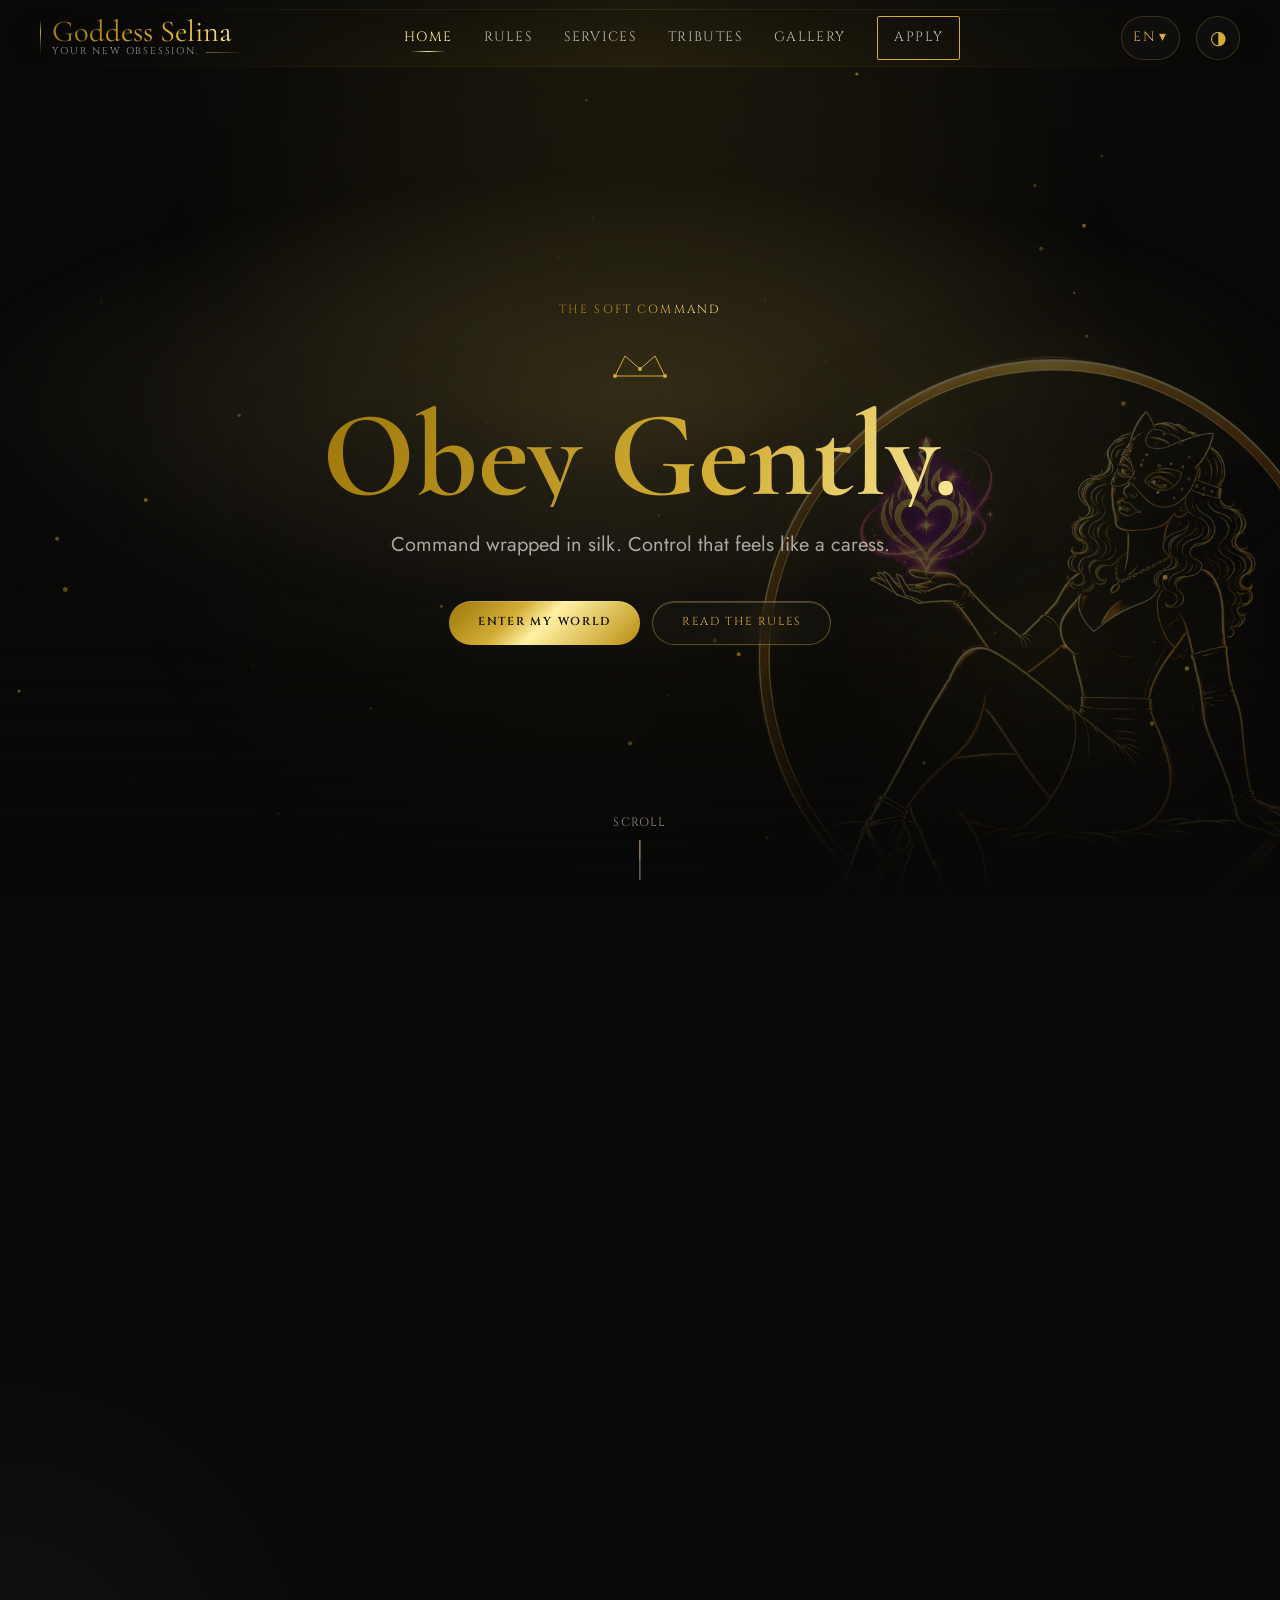
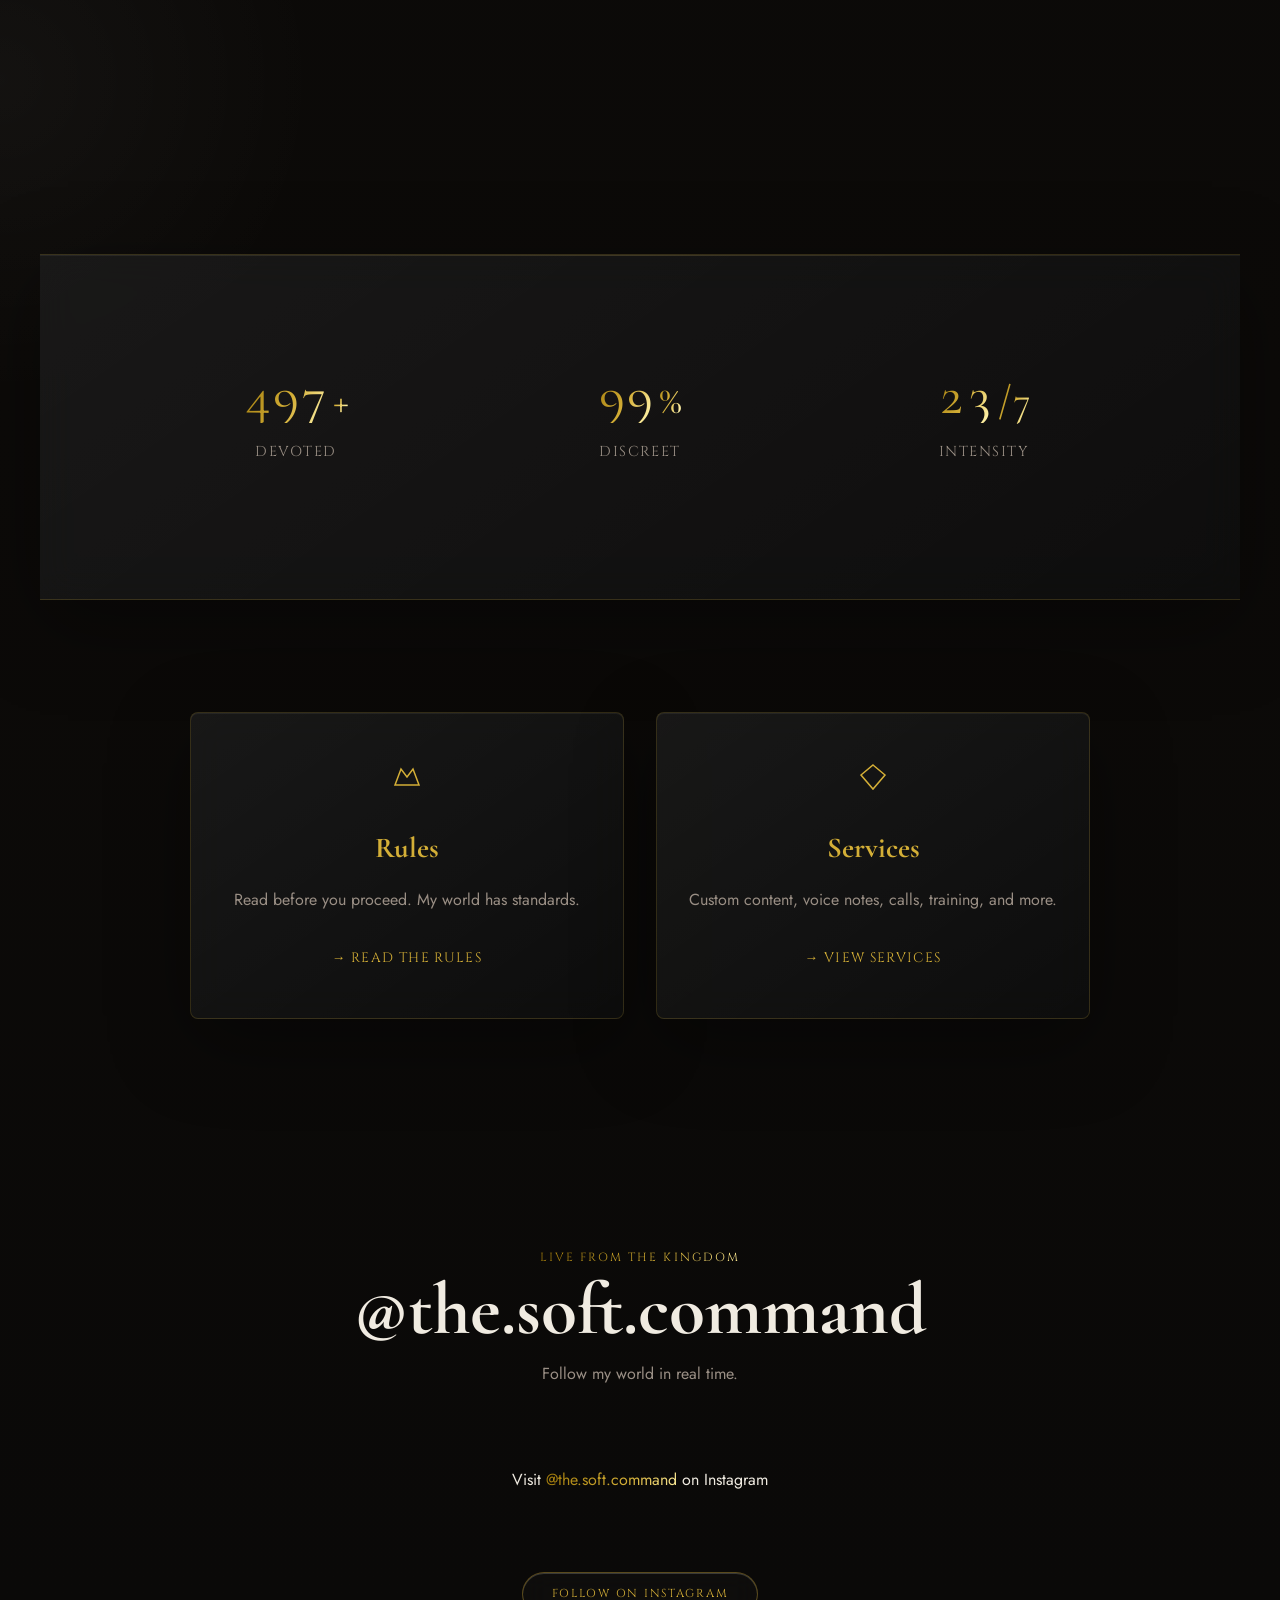
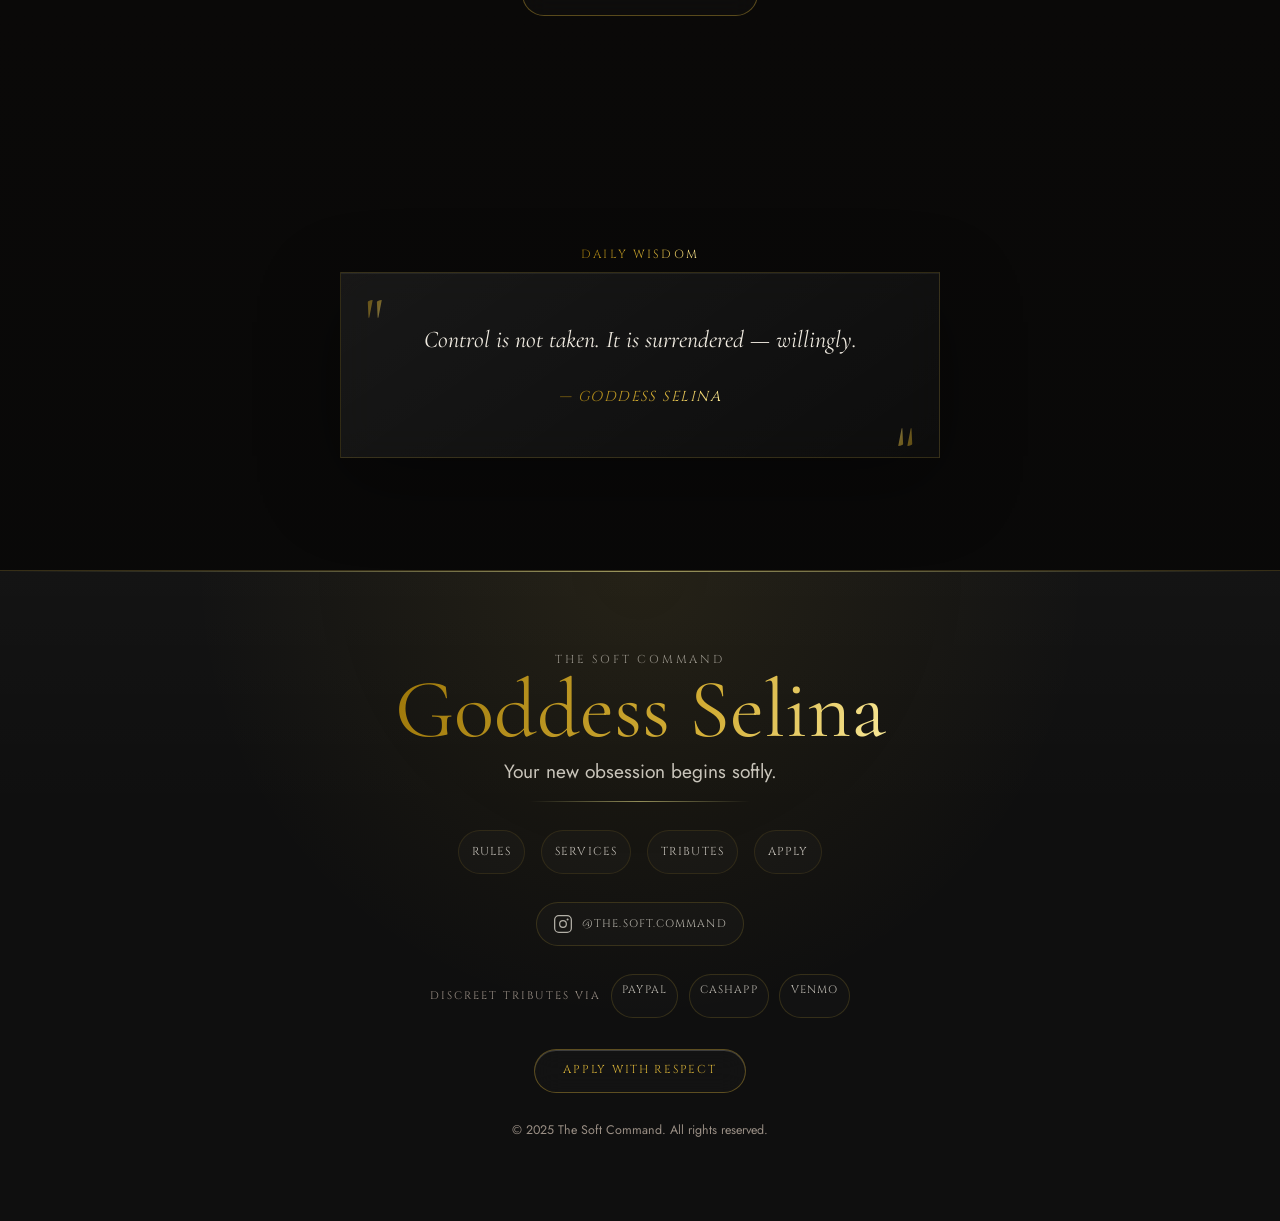
==== index.html @ a56152bd "n" ====
<!DOCTYPE html>
<html lang="en" data-theme="noir">
<head>
  <meta charset="UTF-8">
  <meta name="viewport" content="width=device-width, initial-scale=1.0">
  <title>The Soft Command | Obey Gently</title>
  <meta name="description" content="Command wrapped in silk. Control that feels like a caress. The Soft Command by Goddess Selina.">
  <meta name="theme-color" content="#080808">
  <meta property="og:title" content="The Soft Command | Obey Gently">
  <meta property="og:description" content="Quiet dominance, velvet power, and control wrapped in silk.">
  <link rel="preconnect" href="https://fonts.googleapis.com">
  <link rel="preconnect" href="https://fonts.gstatic.com" crossorigin>
  <link rel="stylesheet" href="assets/css/styles.css">
  <script src="assets/js/translations.js" defer></script>
  <script src="assets/js/main.js" defer></script>
  <script src="assets/js/instagram.js" defer></script>
</head>
<body>
  <!-- Global Navigation -->
  <nav id="main-nav">
    <div class="nav-inner">
      <a href="index.html" class="nav-logo nav-logo--wordmark" aria-label="Goddess Selina, The Soft Command">
        <span class="nav-name cormorant gold-gradient-text">Goddess Selina</span>
        <span class="nav-motto cinzel">Your new obsession.</span>
      </a>

      <ul class="nav-links">
        <li><a href="index.html" data-i18n="nav_home" class="cinzel nav-link">Home</a></li>
        <li><a href="rules.html" data-i18n="nav_rules" class="cinzel nav-link">Rules</a></li>
        <li><a href="services.html" data-i18n="nav_services" class="cinzel nav-link">Services</a></li>
        <li><a href="tributes.html" data-i18n="nav_tributes" class="cinzel nav-link">Tributes</a></li>
        <li><a href="gallery.html" data-i18n="nav_gallery" class="cinzel nav-link">Gallery</a></li>
        <li><a href="contact.html" data-i18n="nav_contact" class="cinzel nav-link nav-link--cta">Apply</a></li>
      </ul>

      <div class="nav-controls">
        <div class="lang-selector" id="lang-selector">
          <button class="lang-btn cinzel" id="lang-toggle-btn">EN ▾</button>
          <div class="lang-dropdown" id="lang-dropdown" hidden>
            <button data-lang="en" class="cinzel">EN</button>
            <button data-lang="fr" class="cinzel">FR</button>
            <button data-lang="de" class="cinzel">DE</button>
            <button data-lang="es" class="cinzel">ES</button>
          </div>
        </div>

        <button id="theme-toggle-btn" class="theme-btn" aria-label="Toggle theme">
          <span class="theme-icon">◑</span>
        </button>

        <button id="hamburger" class="hamburger" aria-label="Open menu">
          <span></span><span></span><span></span>
        </button>
      </div>
    </div>
  </nav>

  <!-- Mobile Menu Overlay -->
  <div class="mobile-menu" id="mobile-menu" aria-hidden="true">
    <button class="mobile-menu__close" id="mobile-close">✕</button>
    <nav class="mobile-menu__nav">
      <a href="index.html" data-i18n="nav_home" class="cinzel mobile-link">Home</a>
      <a href="rules.html" data-i18n="nav_rules" class="cinzel mobile-link">Rules</a>
      <a href="services.html" data-i18n="nav_services" class="cinzel mobile-link">Services</a>
      <a href="tributes.html" data-i18n="nav_tributes" class="cinzel mobile-link">Tributes</a>
      <a href="gallery.html" data-i18n="nav_gallery" class="cinzel mobile-link">Gallery</a>
      <a href="contact.html" data-i18n="nav_contact" class="cinzel mobile-link mobile-link--cta">Apply</a>
    </nav>
    <div class="mobile-menu__footer">
      <p class="cinzel gold-gradient-text" data-i18n="footer_tagline">Obey gently.</p>
    </div>
  </div>

  <main>
    <!-- Hero Section -->
    <section class="hero" id="hero">
      <canvas id="hero-canvas"></canvas>
      <div class="hero-gradient-pulse"></div>
      <div class="hero-presence" aria-hidden="true">
        <img src="Images/Showcase/selina-devotion-orb.webp" alt="" width="900" height="900" decoding="async" fetchpriority="high">
      </div>
      
      <div class="hero-content reveal">
        <p class="hero-eyebrow cinzel gold-gradient-text" data-i18n="hero_eyebrow">The Soft Command</p>
        
        <div class="crown-divider">
          <svg width="60" height="30" viewBox="0 0 60 30" fill="none">
            <path d="M5,25 L15,5 L30,18 L45,5 L55,25 Z" stroke="#D4AF37" stroke-width="1" fill="none"/>
            <circle cx="5" cy="25" r="2" fill="#D4AF37"/>
            <circle cx="30" cy="18" r="2" fill="#D4AF37"/>
            <circle cx="55" cy="25" r="2" fill="#D4AF37"/>
          </svg>
        </div>
        
        <h1 class="hero-headline cormorant gold-gradient-text" data-i18n="hero_headline">
          Obey Gently.
        </h1>
        
        <p class="hero-sub jost" data-i18n="hero_sub">
          Command wrapped in silk. Control that feels like a caress.
        </p>
        
        <div class="hero-ctas">
          <a href="rules.html" class="btn btn--primary cinzel" data-i18n="hero_cta_primary">Enter My World</a>
          <a href="rules.html" class="btn btn--ghost cinzel" data-i18n="hero_cta_secondary">Read the Rules</a>
        </div>
      </div>
      
      <div class="hero-scroll-indicator">
        <span class="cinzel">Scroll</span>
        <div class="scroll-line"></div>
      </div>
    </section>

    <!-- About Selina Section -->
    <section class="about-section reveal" id="about">
      <div class="section-inner">
        <p class="section-eyebrow cinzel gold-gradient-text" data-i18n="about_eyebrow">The Goddess</p>
        <h2 class="section-title cormorant" data-i18n="about_title">Who is Selina?</h2>
        
        <div class="about-grid">
          <div class="about-illustration stagger-children">
            <div class="selina-cameo selina-cameo--portrait" aria-label="Goddess Selina portrait">
              <img src="Images/Showcase/selina-portrait-oval.webp" alt="Goddess Selina in a gold oval portrait" class="selina-cameo__img" width="441" height="720" loading="eager" decoding="async" fetchpriority="low"/>
            </div>
          </div>
          
          <div class="about-text stagger-children">
            <p class="about-body jost" data-i18n="about_body">
              A master of quiet dominance — where power doesn't shout, it whispers 
              and still makes knees weak.
            </p>
            <blockquote class="about-quote cormorant gold-gradient-text">
              "Command wrapped in silk.<br>Control that feels like a caress."
            </blockquote>
            <div class="about-attributes">
              <div class="attribute-pill cinzel">Soft Domme</div>
              <div class="attribute-pill cinzel">Gentle Femdom</div>
              <div class="attribute-pill cinzel">Psychological Control</div>
              <div class="attribute-pill cinzel">The Slow Burn</div>
            </div>
          </div>
        </div>
      </div>
    </section>

    <!-- Stats Counter Section -->
    <section class="stats-section">
      <div class="stats-grid">
        <div class="stat-item reveal">
          <span class="stat-number cormorant gold-gradient-text" data-target="500">0</span>
          <span class="stat-suffix cormorant gold-gradient-text">+</span>
          <p class="stat-label cinzel" data-i18n="stat_subs">Devoted</p>
        </div>
        <div class="stat-item reveal">
          <span class="stat-number cormorant gold-gradient-text" data-target="100">0</span>
          <span class="stat-suffix cormorant gold-gradient-text">%</span>
          <p class="stat-label cinzel" data-i18n="stat_discreet">Discreet</p>
        </div>
        <div class="stat-item reveal">
          <span class="stat-number cormorant gold-gradient-text" data-target="24">0</span>
          <span class="stat-suffix cormorant gold-gradient-text">/7</span>
          <p class="stat-label cinzel" data-i18n="stat_intensity">Intensity</p>
        </div>
      </div>
    </section>

    <!-- Service Teasers -->
    <section class="teasers-section">
      <div class="teasers-grid stagger-children">
        <a href="rules.html" class="teaser-card reveal">
          <div class="teaser-card__icon">
            <svg width="32" height="32" viewBox="0 0 32 32" fill="none">
              <path d="M4,24 L10,8 L16,16 L22,8 L28,24 Z" stroke="#D4AF37" stroke-width="1.5" fill="none"/>
            </svg>
          </div>
          <h3 class="teaser-card__title cormorant" data-i18n="nav_rules">Rules of Engagement</h3>
          <p class="teaser-card__desc jost" data-i18n="teaser_rules_desc">Read before you proceed. My world has standards.</p>
          <span class="teaser-card__cta cinzel">→ Read the Rules</span>
        </a>
        
        <a href="services.html" class="teaser-card reveal">
          <div class="teaser-card__icon">
            <svg width="32" height="32" viewBox="0 0 32 32" fill="none">
              <path d="M16,4 L28,14 L16,28 L4,14 Z" stroke="#D4AF37" stroke-width="1.5" fill="none"/>
            </svg>
          </div>
          <h3 class="teaser-card__title cormorant" data-i18n="nav_services">The Menu</h3>
          <p class="teaser-card__desc jost" data-i18n="teaser_services_desc">Custom content, voice notes, calls, training, and more.</p>
          <span class="teaser-card__cta cinzel">→ View Services</span>
        </a>
      </div>
    </section>

    <!-- Instagram Live Feed Section -->
    <section class="instagram-section reveal" id="instagram-feed">
      <div class="section-inner">
        <p class="section-eyebrow cinzel gold-gradient-text">Live from the Kingdom</p>
        <h2 class="section-title cormorant">@the.soft.command</h2>
        <p class="section-sub jost">Follow my world in real time.</p>
        
        <div class="ig-feed-grid" id="ig-feed-grid">
          <div class="ig-post skeleton"></div>
          <div class="ig-post skeleton"></div>
          <div class="ig-post skeleton"></div>
          <div class="ig-post skeleton"></div>
          <div class="ig-post skeleton"></div>
          <div class="ig-post skeleton"></div>
        </div>
        
        <a href="https://www.instagram.com/the.soft.command/" 
           target="_blank" rel="noopener" 
           class="btn btn--ghost cinzel ig-follow-btn">
          Follow on Instagram
        </a>
      </div>
    </section>

    <!-- Daily Quote -->
    <section class="daily-quote-section reveal">
      <div class="section-inner">
        <p class="section-eyebrow cinzel gold-gradient-text">Daily Wisdom</p>
        <div class="daily-quote-frame">
          <span class="quote-ornament cormorant gold-gradient-text" aria-hidden="true">"</span>
          <blockquote class="daily-quote__text cormorant" id="daily-quote-text">
            <!-- Populated by JS -->
          </blockquote>
          <span class="quote-ornament quote-ornament--close cormorant gold-gradient-text" aria-hidden="true">"</span>
          <cite class="daily-quote__author cinzel gold-gradient-text">— Goddess Selina</cite>
        </div>
      </div>
    </section>
  </main>

  <!-- Global Footer -->
  <footer class="site-footer">
    <div class="footer-inner">
      <div class="footer-brand">
        <p class="footer-kicker cinzel">The Soft Command</p>
        <p class="footer-logo cormorant gold-gradient-text">Goddess Selina</p>
        <p class="footer-tagline jost">Your new obsession begins softly.</p>
      </div>
      <nav class="footer-links">
        <a href="rules.html" data-i18n="nav_rules" class="cinzel footer-link">Rules</a>
        <a href="services.html" data-i18n="nav_services" class="cinzel footer-link">Services</a>
        <a href="tributes.html" data-i18n="nav_tributes" class="cinzel footer-link">Tributes</a>
        <a href="contact.html" data-i18n="nav_contact" class="cinzel footer-link">Apply</a>
      </nav>
      <div class="footer-social">
        <a href="https://www.instagram.com/the.soft.command/" target="_blank" rel="noopener" class="social-link cinzel" aria-label="Instagram">
          <svg width="20" height="20" viewBox="0 0 24 24" fill="none" stroke="currentColor" stroke-width="1.5">
            <rect x="2" y="2" width="20" height="20" rx="5" ry="5"/>
            <circle cx="12" cy="12" r="4"/>
            <circle cx="17.5" cy="6.5" r="0.5" fill="currentColor"/>
          </svg>
          <span>@the.soft.command</span>
        </a>
      </div>
      <div class="footer-payments">
        <span class="cinzel payment-label">Discreet tributes via</span>
        <span class="payment-badge cinzel">PayPal</span>
        <span class="payment-badge cinzel">CashApp</span>
        <span class="payment-badge cinzel">Venmo</span>
      </div>
      <a href="contact.html" class="btn btn--ghost cinzel footer-cta">Apply With Respect</a>
      <p class="footer-copy jost">© 2025 The Soft Command. All rights reserved.</p>
    </div>
  </footer>

  <!-- SVG Marble Veins overlay (applied globally when marble theme is active, logic in main.js handles bg class, but veins SVG should be in body and controlled by CSS) -->
  <svg id="marble-veins" class="marble-veins" viewBox="0 0 1000 1000" 
       preserveAspectRatio="xMidYMid slice"
       xmlns="http://www.w3.org/2000/svg" style="display: none;">
    <defs>
      <linearGradient id="veinGlow" x1="0%" y1="0%" x2="100%" y2="100%">
        <stop offset="0%" stop-color="#F9F295" stop-opacity="0"/>
        <stop offset="30%" stop-color="#D4AF37" stop-opacity="0.9">
          <animate attributeName="offset" values="0.2;0.8;0.2" dur="6s" repeatCount="indefinite"/>
        </stop>
        <stop offset="60%" stop-color="#F9F295" stop-opacity="0.6">
          <animate attributeName="offset" values="0.5;1.0;0.5" dur="6s" repeatCount="indefinite"/>
        </stop>
        <stop offset="100%" stop-color="#D4AF37" stop-opacity="0"/>
      </linearGradient>
      <filter id="veinBlur">
        <feGaussianBlur stdDeviation="0.8"/>
      </filter>
    </defs>
    
    <g class="vein-group vein-primary">
      <path d="M0,180 Q150,160 280,200 T520,170 Q680,145 750,220 T1000,190" 
            stroke="url(#veinGlow)" stroke-width="1.5" fill="none" filter="url(#veinBlur)"/>
      <path d="M0,450 Q200,420 350,480 T600,440 Q800,410 900,470 T1000,450"
            stroke="url(#veinGlow)" stroke-width="1.2" fill="none" filter="url(#veinBlur)"/>
      <path d="M0,720 Q180,700 300,740 Q450,780 550,720 T800,730 Q900,740 1000,710"
            stroke="url(#veinGlow)" stroke-width="1.8" fill="none" filter="url(#veinBlur)"/>
    </g>
    
    <g class="vein-group vein-secondary">
      <path d="M120,0 Q140,150 100,300 Q80,400 130,520 T110,700 Q100,850 140,1000"
            stroke="#D4AF37" stroke-width="0.6" fill="none" opacity="0.5"/>
      <path d="M380,0 Q400,200 360,380 Q340,500 390,620 T370,800 Q360,900 400,1000"
            stroke="#D4AF37" stroke-width="0.4" fill="none" opacity="0.35"/>
      <path d="M650,0 Q680,180 640,360 T670,580 Q690,720 650,900 T680,1000"
            stroke="#F9F295" stroke-width="0.5" fill="none" opacity="0.4"/>
      <path d="M850,0 Q870,200 830,380 T860,600 Q880,780 840,1000"
            stroke="#D4AF37" stroke-width="0.7" fill="none" opacity="0.45"/>
    </g>
    
    <g class="vein-group vein-micro">
      <path d="M200,180 Q250,210 280,195 T320,215" stroke="#F9F295" stroke-width="0.3" fill="none" opacity="0.3"/>
      <path d="M520,450 Q580,435 620,460 T680,445" stroke="#D4AF37" stroke-width="0.3" fill="none" opacity="0.25"/>
      <path d="M100,720 Q160,705 190,730 T230,715" stroke="#F9F295" stroke-width="0.25" fill="none" opacity="0.3"/>
      <path d="M740,300 Q800,285 830,310 T880,295" stroke="#D4AF37" stroke-width="0.3" fill="none" opacity="0.2"/>
    </g>
  </svg>
  
  <style>
    /* CSS to show marble veins only when body has marble-bg class */
    body.marble-bg #marble-veins {
      display: block !important;
    }
  </style>
</body>
</html>
---- assets/css/styles.css ----
@import url('https://fonts.googleapis.com/css2?family=Cinzel:wght@400;600&family=Cormorant+Garamond:ital,wght@0,400;0,600;1,400&family=Jost:wght@300;400;500&display=swap');

:root {
  --bg-color: #080808;
  --bg-secondary: #0F0F0F;
  --bg-card: #141414;
  --text-color: #F0EBE1;
  --text-muted: #9A8F85;
  --accent-1: #D4AF37;        /* Metallic Gold */
  --accent-2: #F9F295;        /* Light Gold / Shimmer */
  --accent-3: #B8960C;        /* Deep Gold */
  --border-color: rgba(212, 175, 55, 0.2);
  --border-glow: 0 0 20px rgba(212, 175, 55, 0.4), 0 0 60px rgba(212, 175, 55, 0.1);
  --card-shadow: 0 4px 40px rgba(0,0,0,0.8);
  --noise-opacity: 0.04;
}

[data-theme="marble"] {
  --bg-color: #0B0814;
  --bg-secondary: #120D1E;
  --bg-card: rgba(18, 10, 30, 0.85);
  --text-color: #F0EBE1;
  --text-muted: #9A8F85;
  --accent-1: #D4AF37;
  --accent-2: #F9F295;
  --accent-3: #B8960C;
  --border-color: rgba(212, 175, 55, 0.25);
  --border-glow: 0 0 25px rgba(212, 175, 55, 0.5), 0 0 80px rgba(212, 175, 55, 0.15);
  --card-shadow: 0 4px 40px rgba(0,0,0,0.9);
}

* {
  box-sizing: border-box;
  margin: 0;
  padding: 0;
}

body {
  background-color: var(--bg-color);
  color: var(--text-color);
  font-family: 'Jost', sans-serif;
  overflow-x: hidden;
  transition: background-color 0.5s ease, color 0.5s ease;
  line-height: 1.6;
}

a {
  color: inherit;
  text-decoration: none;
}

ul, ol {
  list-style: none;
}

button {
  background: none;
  border: none;
  cursor: pointer;
  color: inherit;
  font: inherit;
}

/* Typography Classes */
.cinzel { font-family: 'Cinzel', serif; text-transform: uppercase; letter-spacing: 0.1em; }
.cormorant { font-family: 'Cormorant Garamond', serif; }
.jost { font-family: 'Jost', sans-serif; }

.gold-gradient-text {
  background: linear-gradient(135deg, var(--accent-1), var(--accent-2), var(--accent-3));
  -webkit-background-clip: text;
  background-clip: text;
  color: transparent;
  display: inline-block;
}

/* Reveal Animations */
.reveal {
  opacity: 0;
  transform: translateY(30px);
  transition: opacity 0.8s ease-out, transform 0.8s ease-out;
}
.reveal.active {
  opacity: 1;
  transform: translateY(0);
}

.stagger-children > * {
  opacity: 0;
  transform: translateY(20px);
  transition: opacity 0.6s ease-out, transform 0.6s ease-out;
}
.stagger-children.active > * {
  opacity: 1;
  transform: translateY(0);
}
.stagger-children.active > *:nth-child(1) { transition-delay: 0.1s; }
.stagger-children.active > *:nth-child(2) { transition-delay: 0.2s; }
.stagger-children.active > *:nth-child(3) { transition-delay: 0.3s; }
.stagger-children.active > *:nth-child(4) { transition-delay: 0.4s; }
.stagger-children.active > *:nth-child(5) { transition-delay: 0.5s; }

/* Buttons */
.btn {
  display: inline-flex;
  align-items: center;
  justify-content: center;
  padding: 0.8rem 2rem;
  border-radius: 2px;
  font-size: 0.9rem;
  transition: all 0.3s ease;
  text-transform: uppercase;
  letter-spacing: 0.15em;
  position: relative;
  overflow: hidden;
}

.btn--primary {
  background: linear-gradient(135deg, var(--accent-1), var(--accent-3));
  color: #080808;
  font-weight: 600;
}
.btn--primary:hover {
  box-shadow: var(--border-glow);
  transform: translateY(-2px);
}

.btn--ghost {
  border: 1px solid var(--accent-1);
  color: var(--accent-1);
}
.btn--ghost:hover {
  background: rgba(212, 175, 55, 0.1);
  box-shadow: var(--border-glow);
}

/* Animated Marble Background */
.marble-bg {
  position: relative;
  background-color: #000000;
}
.marble-bg::before {
  content: "";
  position: fixed;
  inset: 0;
  z-index: -3;
  background-color: #0a0014;
  background-image: 
    /* Luxurious Gold Accents */
    radial-gradient(ellipse at 15% 15%, rgba(212, 175, 55, 0.35) 0%, transparent 50%),
    radial-gradient(ellipse at 85% 85%, rgba(212, 175, 55, 0.25) 0%, transparent 50%),
    /* Striking Royal Purples */
    radial-gradient(circle at 80% 20%, #6a0d9e 0%, transparent 65%),
    radial-gradient(circle at 20% 80%, #4b0970 0%, transparent 65%),
    radial-gradient(ellipse at 50% 0%, #3e0b5c 0%, transparent 55%),
    radial-gradient(ellipse at 50% 100%, #240536 0%, transparent 55%);
  background-size: 150% 150%;
  animation: marbleShift 35s ease-in-out infinite;
}
.marble-bg::after {
  content: "";
  position: fixed;
  inset: 0;
  z-index: -2;
  /* Seamless, organic blend from absolute black to transparent edges */
  background: radial-gradient(
    ellipse 120% 120% at 50% 50%, 
    #000000 0%, 
    #000000 20%, 
    rgba(0,0,0,0.85) 45%, 
    rgba(0,0,0,0.4) 70%, 
    transparent 100%
  );
  pointer-events: none;
}

@keyframes marbleShift {
  0%   { background-position: 0% 0%; }
  25%  { background-position: 100% 0%; }
  50%  { background-position: 100% 100%; }
  75%  { background-position: 0% 100%; }
  100% { background-position: 0% 0%; }
}

.marble-veins {
  position: fixed;
  inset: 0;
  z-index: -1;
  width: 100%;
  height: 100%;
  pointer-events: none;
  filter: drop-shadow(0 0 5px rgba(212, 175, 55, 0.5)) drop-shadow(0 0 15px rgba(212, 175, 55, 0.2));
}
.vein-primary { animation: veinPulse 4s ease-in-out infinite; }
.vein-secondary { animation: veinPulse 6s ease-in-out infinite 1s; }
.vein-micro { animation: veinPulse 5s ease-in-out infinite 2s; }

@keyframes veinPulse {
  0%, 100% { opacity: 0.7; }
  50%       { opacity: 1.0; }
}

.vein-primary path:first-child {
  stroke-dasharray: 1200;
  stroke-dashoffset: 1200;
  animation: veinDraw 8s ease-in-out infinite;
}

@keyframes veinDraw {
  0%   { stroke-dashoffset: 1200; opacity: 0.3; }
  50%  { stroke-dashoffset: 0;    opacity: 1.0; }
  100% { stroke-dashoffset: -1200; opacity: 0.3; }
}

/* Nav */
#main-nav {
  position: fixed;
  top: 0; left: 0; right: 0;
  z-index: 1000;
  padding: 1rem 1.5rem;
  transition: background 0.4s, border-bottom 0.4s, backdrop-filter 0.4s;
}
#main-nav.scrolled {
  background: rgba(8,8,8,0.85);
  backdrop-filter: blur(20px);
  -webkit-backdrop-filter: blur(20px);
  border-bottom: 1px solid var(--border-color);
}
.nav-inner {
  display: flex;
  justify-content: space-between;
  align-items: center;
  max-width: 1200px;
  margin: 0 auto;
}
.nav-logo {
  display: flex;
  align-items: center;
  gap: 0.5rem;
}
.nav-logo--wordmark {
  min-width: 0;
  flex-direction: column;
  align-items: flex-start;
  justify-content: center;
  gap: 0.12rem;
  line-height: 1;
  position: relative;
  padding: 0.28rem 0 0.28rem 0.72rem;
}
.nav-logo--wordmark::before {
  content: "";
  position: absolute;
  left: 0;
  top: 0.38rem;
  bottom: 0.34rem;
  width: 1px;
  background: linear-gradient(180deg, transparent, rgba(249,242,149,0.72), rgba(212,175,55,0.28), transparent);
  box-shadow: 0 0 14px rgba(212,175,55,0.26);
}
.nav-name {
  display: block;
  font-size: clamp(1.35rem, 4.3vw, 1.9rem);
  line-height: 0.9;
  white-space: nowrap;
  letter-spacing: 0;
  text-shadow: 0 0 22px rgba(212,175,55,0.15);
}
.nav-motto {
  display: flex;
  align-items: center;
  gap: 0.42rem;
  color: rgba(240, 235, 225, 0.62);
  font-size: clamp(0.46rem, 1.55vw, 0.62rem);
  letter-spacing: 0.18em;
  white-space: nowrap;
}
.nav-motto::after {
  content: "";
  width: 2.3rem;
  height: 1px;
  background: linear-gradient(90deg, rgba(212,175,55,0.55), transparent);
}
.logo-img { height: 30px; }
.logo-text { font-size: 1.2rem; color: var(--accent-1); }

.nav-links {
  display: flex;
  gap: 2rem;
}
.nav-link {
  font-size: 0.85rem;
  transition: color 0.3s;
}
.nav-link:hover { color: var(--accent-1); }
.nav-link--cta {
  border: 1px solid var(--accent-1);
  padding: 0.4rem 1rem;
  border-radius: 2px;
  color: var(--accent-1);
}
.nav-link--cta:hover {
  background: rgba(212,175,55,0.1);
  box-shadow: var(--border-glow);
}

.nav-controls {
  display: flex;
  align-items: center;
  gap: 1rem;
}

.lang-selector { position: relative; }
.lang-btn { font-size: 0.85rem; color: var(--accent-1); }
.lang-dropdown {
  position: absolute;
  top: 100%; right: 0;
  background: var(--bg-card);
  border: 1px solid var(--border-color);
  border-radius: 2px;
  padding: 0.5rem;
  display: flex;
  flex-direction: column;
  gap: 0.5rem;
  min-width: 60px;
}
.lang-dropdown[hidden] { display: none; }
.lang-dropdown button { text-align: left; padding: 0.2rem 0.5rem; font-size: 0.85rem; }
.lang-dropdown button:hover { color: var(--accent-1); }

.theme-btn { font-size: 1.2rem; color: var(--accent-1); }

.hamburger {
  display: none;
  flex-direction: column;
  gap: 4px;
}
.hamburger span {
  display: block; width: 24px; height: 2px;
  background: var(--accent-1); transition: 0.3s;
}

/* Mobile Menu */
.mobile-menu {
  position: fixed;
  inset: 0;
  z-index: 1001;
  background: var(--bg-color);
  display: flex;
  flex-direction: column;
  align-items: center;
  justify-content: center;
  transform: translateX(100%);
  transition: transform 0.4s cubic-bezier(0.4, 0, 0.2, 1);
}
.mobile-menu.open { transform: translateX(0); }
.mobile-menu__close {
  position: absolute;
  top: 1.5rem; right: 1.5rem;
  font-size: 1.5rem; color: var(--accent-1);
}
.mobile-menu__nav {
  display: flex; flex-direction: column; gap: 2rem; text-align: center;
}
.mobile-link { font-size: 1.5rem; }
.mobile-link--cta { color: var(--accent-1); border-bottom: 1px solid var(--accent-1); padding-bottom: 5px;}

@media (max-width: 768px) {
  .nav-links { display: none; }
  .hamburger { display: flex; }
}

/* Footer */
.site-footer {
  padding: clamp(3rem, 8vw, 5rem) 1.15rem;
  border-top: 1px solid var(--border-color);
  background:
    radial-gradient(circle at 50% 0%, rgba(212,175,55,0.09), transparent 28rem),
    linear-gradient(180deg, rgba(255,255,255,0.018), transparent 38%),
    var(--bg-secondary);
  text-align: center;
}
.footer-inner {
  max-width: 920px;
  margin: 0 auto;
  display: flex;
  flex-direction: column;
  align-items: center;
  gap: clamp(1.15rem, 3vw, 1.75rem);
}
.footer-brand {
  position: relative;
  padding-bottom: 0.95rem;
}
.footer-brand::after {
  content: "";
  position: absolute;
  left: 50%;
  bottom: 0;
  width: min(220px, 58vw);
  height: 1px;
  transform: translateX(-50%);
  background: linear-gradient(90deg, transparent, rgba(249,242,149,0.54), transparent);
}
.footer-kicker {
  color: rgba(240,235,225,0.56);
  font-size: 0.72rem;
  letter-spacing: 0.24em;
  margin-bottom: 0.2rem;
}
.footer-brand .footer-logo {
  font-size: clamp(3rem, 10vw, 5.2rem);
  line-height: 0.9;
  margin-bottom: 0.55rem;
  letter-spacing: 0;
}
.footer-tagline {
  color: rgba(240,235,225,0.82);
  font-size: clamp(1rem, 3vw, 1.2rem);
}
.footer-links {
  display: flex;
  justify-content: center;
  gap: clamp(0.6rem, 3vw, 1rem);
  flex-wrap: wrap;
}
.footer-link {
  display: inline-flex;
  align-items: center;
  min-height: 44px;
  padding: 0.45rem 0.8rem;
  border: 1px solid rgba(212,175,55,0.12);
  border-radius: 999px;
  background: rgba(255,255,255,0.018);
  font-size: 0.72rem;
  color: rgba(240,235,225,0.78);
}
.footer-link:hover { color: var(--accent-2); border-color: rgba(212,175,55,0.38); }
.footer-social { display: flex; justify-content: center; gap: 1rem; }
.social-link {
  display: inline-flex;
  align-items: center;
  gap: 0.55rem;
  min-height: 44px;
  color: rgba(240,235,225,0.72);
  transition: color 0.3s, border-color 0.3s;
  border: 1px solid rgba(212,175,55,0.18);
  border-radius: 999px;
  padding: 0.55rem 1rem;
  background: rgba(255,255,255,0.018);
  font-size: 0.68rem;
}
.social-link:hover { color: var(--accent-2); border-color: rgba(212,175,55,0.45); }
.footer-payments {
  display: flex; justify-content: center; align-items: center; gap: 0.65rem; flex-wrap: wrap;
}
.payment-label { font-size: 0.68rem; color: var(--text-muted); letter-spacing: 0.18em; }
.payment-badge {
  font-size: 0.68rem;
  border: 1px solid rgba(212,175,55,0.18);
  padding: 0.35rem 0.65rem;
  border-radius: 999px;
  background: rgba(255,255,255,0.014);
  color: rgba(240,235,225,0.76);
}
.footer-cta {
  margin-top: 0.15rem;
}
.footer-copy { font-size: 0.78rem; color: var(--text-muted); }

/* --- Index Page Styles --- */
.hero {
  position: relative;
  min-height: 100vh;
  display: flex;
  align-items: center;
  justify-content: center;
  text-align: center;
  padding: 2rem;
  overflow: hidden;
}
#hero-canvas {
  position: absolute;
  inset: 0;
  z-index: 1;
}
.hero-gradient-pulse {
  position: absolute;
  inset: 0;
  background: radial-gradient(circle at center, rgba(212,175,55,0.05) 0%, transparent 70%);
  z-index: 2;
  animation: pulse 8s infinite alternate;
}

.hero-presence {
  position: absolute;
  z-index: 2;
  right: max(-8rem, -8vw);
  bottom: max(-6rem, -8vw);
  width: clamp(320px, 58vw, 660px);
  aspect-ratio: 1;
  pointer-events: none;
  opacity: 0.3;
  filter:
    drop-shadow(0 0 28px rgba(249,242,149,0.14))
    drop-shadow(0 42px 70px rgba(0,0,0,0.72));
}

.hero-presence::before {
  content: "";
  position: absolute;
  inset: 12%;
  border-radius: 50%;
  background: radial-gradient(circle, rgba(212,175,55,0.16), transparent 64%);
  filter: blur(18px);
}

.hero-presence img {
  position: relative;
  z-index: 1;
  width: 100%;
  height: 100%;
  object-fit: contain;
}
@keyframes pulse {
  0% { opacity: 0.5; transform: scale(0.9); }
  100% { opacity: 1; transform: scale(1.1); }
}

.hero-content {
  position: relative;
  z-index: 3;
  max-width: 800px;
}
.hero-eyebrow { font-size: 1rem; margin-bottom: 1rem; }
.crown-divider { margin: 1rem 0; }
.hero-headline {
  font-size: clamp(3rem, 8vw, 6rem);
  line-height: 1.1;
  margin-bottom: 1.5rem;
}
.hero-sub {
  font-size: clamp(1rem, 3vw, 1.25rem);
  color: var(--text-muted);
  margin-bottom: 2.5rem;
}
.hero-ctas {
  display: flex; gap: 1rem; justify-content: center; flex-wrap: wrap;
}
.hero-scroll-indicator {
  position: absolute;
  bottom: 2rem;
  left: 50%;
  transform: translateX(-50%);
  z-index: 3;
  display: flex;
  flex-direction: column;
  align-items: center;
  gap: 0.5rem;
  font-size: 0.75rem;
  color: var(--text-muted);
}
.scroll-line {
  width: 1px;
  height: 40px;
  background: var(--text-muted);
  position: relative;
  overflow: hidden;
}
.scroll-line::after {
  content: '';
  position: absolute;
  top: 0; left: 0;
  width: 100%; height: 50%;
  background: var(--accent-1);
  animation: scrollDrop 2s infinite;
}
@keyframes scrollDrop {
  0% { transform: translateY(-100%); }
  100% { transform: translateY(200%); }
}

/* Sections General */
section:not(.hero) {
  padding: 6rem 1.5rem;
  max-width: 1200px;
  margin: 0 auto;
}
.section-inner {
  text-align: center;
  max-width: 800px;
  margin: 0 auto;
}
.section-eyebrow { font-size: 0.9rem; margin-bottom: 0.5rem; }
.section-title { font-size: 2.5rem; margin-bottom: 1rem; }
.section-sub { color: var(--text-muted); margin-bottom: 3rem; }

/* About Grid */
.about-grid {
  display: grid;
  grid-template-columns: 1fr 1fr;
  gap: 4rem;
  align-items: center;
  margin-top: 3rem;
  text-align: left;
}
@media (max-width: 768px) {
  .about-grid { grid-template-columns: 1fr; text-align: center; }
}
.illustration-frame {
  position: relative;
  width: 100%;
  max-width: 400px;
  margin: 0 auto;
  aspect-ratio: 1;
}
.illustration-glow-ring {
  position: absolute;
  inset: 0;
  border: 1px solid var(--border-color);
  border-radius: 50%;
  box-shadow: var(--border-glow);
}
.selina-art {
  width: 100%; height: 100%;
  object-fit: contain;
  position: relative;
  z-index: 2;
}
.about-text .about-body { font-size: 1.1rem; margin-bottom: 1.5rem; }
.about-quote {
  font-size: 1.5rem; font-style: italic;
  padding-left: 1.5rem; border-left: 2px solid var(--accent-1);
  margin-bottom: 2rem; line-height: 1.4;
}
.about-attributes { display: flex; flex-wrap: wrap; gap: 0.8rem; }
.attribute-pill {
  font-size: 0.75rem;
  border: 1px solid var(--border-color);
  padding: 0.4rem 1rem;
  border-radius: 20px;
  color: var(--text-muted);
}

/* Stats */
.stats-section { padding: 4rem 1.5rem; background: var(--bg-card); }
.stats-grid {
  display: grid; grid-template-columns: repeat(3, 1fr); gap: 2rem; max-width: 1000px; margin: 0 auto; text-align: center;
}
.stat-item .stat-number { font-size: 3.5rem; line-height: 1; }
.stat-item .stat-suffix { font-size: 2.5rem; }
.stat-item .stat-label { font-size: 0.9rem; color: var(--text-muted); margin-top: 0.5rem; }

@media (max-width: 768px) {
  .stats-grid { grid-template-columns: 1fr; gap: 3rem; }
}

/* Teasers */
.teasers-grid {
  display: grid; grid-template-columns: 1fr 1fr; gap: 2rem; max-width: 900px; margin: 0 auto;
}
@media (max-width: 768px) { .teasers-grid { grid-template-columns: 1fr; } }
.teaser-card {
  display: block; padding: 3rem 2rem;
  background: var(--bg-card);
  border: 1px solid var(--border-color);
  text-align: center;
  transition: transform 0.3s, box-shadow 0.3s;
}
.teaser-card:hover {
  transform: translateY(-5px);
  box-shadow: var(--card-shadow);
}
.teaser-card__icon { margin-bottom: 1.5rem; }
.teaser-card__title { font-size: 1.8rem; margin-bottom: 1rem; color: var(--accent-1); }
.teaser-card__desc { color: var(--text-muted); margin-bottom: 2rem; }
.teaser-card__cta { font-size: 0.85rem; color: var(--accent-1); }

/* Instagram Feed */
.ig-feed-grid {
  display: grid; grid-template-columns: repeat(3, 1fr); gap: 1rem; margin-bottom: 3rem;
}
@media (max-width: 768px) {
  .ig-feed-grid { grid-template-columns: repeat(2, 1fr); }
}
.ig-post {
  position: relative; aspect-ratio: 1; overflow: hidden; background: var(--bg-card); display: block;
}
.ig-post img { width: 100%; height: 100%; object-fit: cover; transition: transform 0.5s; }
.ig-post:hover img { transform: scale(1.05); }
.ig-post__overlay {
  position: absolute; inset: 0; background: rgba(0,0,0,0.7); opacity: 0;
  display: flex; align-items: center; justify-content: center; padding: 1rem;
  transition: opacity 0.3s; text-align: center;
}
.ig-post:hover .ig-post__overlay { opacity: 1; }
.ig-post__caption { color: #fff; font-size: 0.9rem; display: -webkit-box; -webkit-line-clamp: 4; -webkit-box-orient: vertical; overflow: hidden; }
.ig-post.skeleton { background: var(--bg-card); animation: pulseBg 1.5s infinite; }
@keyframes pulseBg { 0% { background: var(--bg-secondary); } 50% { background: var(--bg-card); } 100% { background: var(--bg-secondary); } }

/* Daily Quote */
.daily-quote-frame {
  max-width: 600px; margin: 0 auto; position: relative; padding: 3rem 2rem;
  border: 1px solid var(--border-color); background: var(--bg-card);
}
.quote-ornament { position: absolute; font-size: 4rem; line-height: 1; opacity: 0.5; top: 1rem; left: 1.5rem; }
.quote-ornament--close { top: auto; left: auto; bottom: 0rem; right: 1.5rem; transform: rotate(180deg); }
.daily-quote__text { font-size: 1.5rem; font-style: italic; margin-bottom: 1.5rem; }
.daily-quote__author { font-size: 0.9rem; }

/* --- Rules Page Styles --- */
.hero--small { min-height: 40vh; align-items: flex-end; padding-bottom: 4rem; }

.rules-carousel { position: relative; max-width: 1000px; margin: 0 auto 6rem; overflow: hidden; }
.slide-counter { text-align: center; margin-bottom: 2rem; color: var(--text-muted); font-size: 0.9rem; }
.slides-wrapper { display: flex; align-items: flex-start; transition: transform 0.6s cubic-bezier(0.25, 1, 0.5, 1); }
.rule-slide { min-width: 100%; padding: 0 1.5rem; box-sizing: border-box; }
.rule-slide__content {
  background: var(--bg-card);
  border: 1px solid var(--border-color);
  padding: 4rem 3rem;
  position: relative;
  text-align: center;
}
.ornament-border { position: absolute; left: 1rem; right: 1rem; height: 1px; background: linear-gradient(90deg, transparent, var(--accent-1), transparent); }
.ornament-border--top { top: 1rem; }
.ornament-border--bottom { bottom: 1rem; }

.slide-eyebrow { font-size: 0.85rem; margin-bottom: 1rem; }
.slide-title { font-size: 2.5rem; margin-bottom: 0.5rem; }
.slide-tagline { font-size: 0.9rem; color: var(--text-muted); margin-bottom: 3rem; }

.illustration-circle {
  width: 120px; height: 120px; margin: 0 auto 3rem; position: relative;
}
.illustration-circle__glow {
  position: absolute; inset: 0; border: 1px solid var(--border-color); border-radius: 50%; box-shadow: var(--border-glow);
}
.slide-illustration { width: 100%; height: 100%; object-fit: contain; padding: 15px; position: relative; z-index: 2; }
.illustration-circle--sm { width: 80px; height: 80px; }

.pillars-grid {
  display: flex; justify-content: center; gap: 2rem; flex-wrap: wrap; margin-top: 2rem; margin-bottom: 3rem;
}
.pillar-item { display: flex; flex-direction: column; align-items: center; gap: 1rem; width: 100px; }
.pillar-label { font-size: 0.75rem; color: var(--text-muted); }

.slide-footer-text { font-size: 0.9rem; margin-top: 3rem; }

.slide-content-split { display: grid; grid-template-columns: 1fr; gap: 3rem; text-align: left; }
@media (min-width: 768px) {
  .slide-content-split { grid-template-columns: 2fr 1fr; }
}

.rules-list { display: flex; flex-direction: column; gap: 2.5rem; }
.rules-block { display: flex; gap: 1.5rem; align-items: flex-start; }
.icon-circle { flex-shrink: 0; width: 40px; height: 40px; border-radius: 50%; border: 1px solid var(--border-color); display: flex; align-items: center; justify-content: center; }
.icon-circle--x { border-color: #883333; }
.icon-circle--x svg line { stroke: #883333; }
.rules-block__heading { font-size: 1.1rem; color: var(--accent-1); margin-bottom: 0.5rem; }
.rules-block__text { color: var(--text-color); margin-bottom: 0.5rem; }
.rules-list-items { padding-left: 1.5rem; list-style: disc; color: var(--text-muted); margin-bottom: 0.5rem; }
.rules-list-items li { margin-bottom: 0.25rem; }
.rules-block__warning { color: #883333; font-size: 0.85rem; margin-top: 0.5rem; }
.rules-block__not { color: var(--text-muted); font-size: 0.85rem; margin-top: 0.5rem; }
.rules-block__note { font-size: 1.1rem; margin-top: 0.5rem; }

.slide-illustration-aside { display: flex; justify-content: center; align-items: center; }

.acknowledgment-box {
  margin-top: 4rem; padding: 2rem; border: 1px solid var(--border-color); background: rgba(212,175,55,0.05); text-align: center;
}
.acknowledgment-box__label { font-size: 0.85rem; margin-bottom: 1rem; color: var(--text-muted); }
.acknowledgment-box__text { font-size: 1.4rem; line-height: 1.4; }
.acknowledgment-box__cta { margin-top: 1.35rem; }

.carousel-nav {
  display: flex; justify-content: center; align-items: center; gap: 2rem; margin-top: 3rem;
}
.carousel-btn { font-size: 0.85rem; color: var(--accent-1); transition: color 0.3s; }
.carousel-btn:hover { color: var(--accent-2); }
.carousel-dots { display: flex; gap: 0.8rem; }
.dot { width: 8px; height: 8px; border-radius: 50%; background: var(--border-color); transition: background 0.3s; }
.dot--active { background: var(--accent-1); box-shadow: 0 0 10px var(--accent-1); }

@media (max-width: 768px) {
  .rule-slide__content { padding: 3rem 1.5rem; }
  .rules-block { flex-direction: column; gap: 1rem; text-align: center; align-items: center; }
  .rules-list-items { list-style: none; padding: 0; }
  .slide-illustration-aside { display: none; }
}

/* Service Scaffolding */
.services-page, .tributes-page, .gallery-page, .contact-page {
  padding-top: 8rem;
  text-align: center;
}

/* Menu Grid */
.menu-section {
  padding: 4rem 1.5rem;
  max-width: 1000px;
  margin: 0 auto;
}
.menu-grid {
  display: grid;
  grid-template-columns: repeat(2, 1fr);
  gap: 2rem;
  margin-top: 3rem;
}
@media (max-width: 768px) {
  .menu-grid { grid-template-columns: 1fr; }
}

.menu-card {
  background: var(--bg-card);
  border: 1px solid var(--border-color);
  padding: 2.5rem 2rem;
  text-align: left;
  transition: transform 0.3s ease, box-shadow 0.3s ease;
  display: flex;
  flex-direction: column;
  gap: 1.5rem;
}
.menu-card:hover {
  transform: translateY(-5px);
  box-shadow: var(--card-shadow);
}

.menu-card__header {
  border-bottom: 1px solid rgba(212, 175, 55, 0.1);
  padding-bottom: 1rem;
}
.menu-card__title {
  font-size: 1.5rem;
  color: var(--accent-1);
  margin-bottom: 0.5rem;
}

.menu-card__options {
  display: flex;
  flex-direction: column;
  gap: 0.8rem;
}
.menu-option {
  display: flex;
  justify-content: space-between;
  align-items: center;
  border-bottom: 1px dashed rgba(212, 175, 55, 0.2);
  padding-bottom: 0.5rem;
}
.menu-option:last-child {
  border-bottom: none;
}
.menu-option__name {
  font-size: 1rem;
  color: var(--text-color);
}
.menu-option__price {
  font-size: 1.1rem;
  color: var(--accent-1);
}

.menu-card__desc {
  font-size: 0.95rem;
  color: var(--text-muted);
  line-height: 1.5;
}

.menu-card__desc--large {
  font-size: 1.1rem;
}

.menu-card__header--plain {
  border: 0;
}

.menu-card--wide {
  grid-column: 1 / -1;
}

.menu-card--center {
  align-items: center;
  text-align: center;
}

.menu-intro {
  max-width: 800px;
  margin: 0 auto 4rem;
  text-align: left;
  background: rgba(20, 20, 20, 0.5);
  padding: 3rem;
  border-left: 2px solid var(--accent-1);
}
.menu-intro p {
  margin-bottom: 1.5rem;
  font-size: 1.1rem;
}
.menu-intro p:last-child {
  margin-bottom: 0;
}

.menu-kicker {
  font-size: 1.5rem;
  font-weight: 600;
  margin-bottom: 1rem;
}

.service-spotlight,
.tribute-ritual {
  position: relative;
  display: grid;
  grid-template-columns: 1fr;
  gap: clamp(1rem, 4vw, 2rem);
  align-items: center;
  width: min(100%, 920px);
  margin: 0 auto clamp(3rem, 8vw, 5rem);
  padding: clamp(1rem, 4vw, 2.5rem);
  overflow: hidden;
  border: 1px solid rgba(212,175,55,0.18);
  border-radius: 8px;
  background:
    radial-gradient(circle at 82% 14%, rgba(212,175,55,0.12), transparent 20rem),
    linear-gradient(145deg, rgba(255,255,255,0.05), rgba(255,255,255,0.012)),
    rgba(12, 12, 12, 0.74);
  box-shadow: 0 24px 80px rgba(0,0,0,0.34), inset 0 1px 0 rgba(255,255,255,0.06);
  text-align: left;
}

.service-spotlight::before,
.tribute-ritual::before {
  content: "";
  position: absolute;
  inset: 0;
  pointer-events: none;
  background:
    linear-gradient(90deg, transparent, rgba(249,242,149,0.12), transparent),
    radial-gradient(circle at 20% 78%, rgba(100,65,165,0.16), transparent 18rem);
  opacity: 0.75;
}

.service-spotlight > *,
.tribute-ritual > * {
  position: relative;
  z-index: 1;
}

.service-spotlight__copy,
.tribute-ritual__copy {
  display: grid;
  gap: 0.8rem;
}

.service-spotlight__title,
.tribute-ritual__title {
  font-size: clamp(2.25rem, 9vw, 4.5rem);
  line-height: 0.92;
  text-wrap: balance;
}

.service-spotlight__copy p:last-child,
.tribute-ritual__copy p:last-child {
  color: rgba(240,235,225,0.74);
  font-size: clamp(0.98rem, 2.5vw, 1.08rem);
}

.service-spotlight__art,
.tribute-ritual__art {
  position: relative;
  display: grid;
  place-items: center;
  min-height: 260px;
}

.service-spotlight__art::before,
.tribute-ritual__art::before {
  content: "";
  position: absolute;
  width: min(84%, 360px);
  aspect-ratio: 1;
  border-radius: 50%;
  border: 1px solid rgba(212,175,55,0.18);
  background: radial-gradient(circle, rgba(212,175,55,0.12), transparent 62%);
  filter: blur(0.2px);
}

.service-spotlight__art img,
.tribute-ritual__art img {
  position: relative;
  z-index: 1;
  object-fit: contain;
  filter:
    drop-shadow(0 0 18px rgba(249,242,149,0.12))
    drop-shadow(0 28px 42px rgba(0,0,0,0.58));
}

.service-spotlight__art img {
  width: auto;
  height: min(54vh, 430px);
  max-width: 100%;
}

.tribute-ritual__art img {
  width: min(100%, 360px);
  height: auto;
  max-height: 430px;
}

.tribute-ritual {
  margin-bottom: clamp(2.6rem, 7vw, 4rem);
}

.tributes-section {
  padding-top: 0;
}

.tributes-intro {
  text-align: center;
}

.tributes-intro p {
  font-size: 1.08rem;
}

.menu-disclaimer {
  max-width: 800px;
  margin: 4rem auto 0;
  padding: 2rem;
  border: 1px solid var(--border-color);
  background: rgba(212, 175, 55, 0.05);
  font-size: 0.9rem;
  color: var(--text-muted);
}
.menu-disclaimer p {
  margin-bottom: 1rem;
}
.menu-disclaimer p:last-child {
  margin-bottom: 0;
}

/* Tributes */
.tribute-grid {
  display: grid;
  grid-template-columns: repeat(2, 1fr);
  gap: 2rem;
  max-width: 800px;
  margin: 4rem auto;
}
@media (max-width: 768px) {
  .tribute-grid { grid-template-columns: 1fr; }
}

.tribute-card {
  background: var(--bg-card);
  border: 1px solid var(--border-color);
  padding: 3rem 2rem;
  text-align: center;
  transition: transform 0.3s ease, box-shadow 0.3s ease;
  display: flex;
  flex-direction: column;
  align-items: center;
  gap: 1.5rem;
}
.tribute-card:hover {
  transform: translateY(-5px);
  box-shadow: var(--card-shadow);
  border-color: var(--accent-1);
}
.tribute-card__emoji {
  font-size: 3rem;
  line-height: 1;
}
.tribute-card__title {
  font-size: 1.5rem;
  color: var(--text-color);
}
.tribute-card__price {
  font-size: 2rem;
  color: var(--accent-1);
}
.tribute-card__cta {
  margin-top: auto;
}

/* --- Premium polish layer --- */
:root {
  --surface-1: rgba(14, 14, 14, 0.72);
  --surface-2: rgba(255, 255, 255, 0.035);
  --surface-3: rgba(212, 175, 55, 0.075);
  --hairline: rgba(255, 255, 255, 0.08);
  --gold-soft: rgba(212, 175, 55, 0.14);
  --gold-bright: rgba(249, 242, 149, 0.72);
  --danger-soft: rgba(136, 51, 51, 0.42);
  --nav-height: 72px;
}

html {
  background: var(--bg-color);
  scroll-behavior: smooth;
  text-rendering: optimizeLegibility;
}

body {
  min-height: 100vh;
  background:
    radial-gradient(circle at 50% 0%, rgba(212, 175, 55, 0.09), transparent 32rem),
    radial-gradient(circle at 0% 38%, rgba(255, 255, 255, 0.035), transparent 20rem),
    linear-gradient(180deg, #080808 0%, #0c0a08 45%, #080808 100%);
}

body::before {
  content: "";
  position: fixed;
  inset: 0;
  z-index: -4;
  pointer-events: none;
  opacity: var(--noise-opacity);
  background-image:
    linear-gradient(115deg, rgba(255,255,255,0.15) 0 1px, transparent 1px 8px),
    radial-gradient(circle at 40% 30%, rgba(255,255,255,0.28), transparent 1px);
  background-size: 42px 42px, 13px 13px;
}

body.menu-open {
  overflow: hidden;
}

.gold-gradient-text {
  background-image: linear-gradient(115deg, #9d7709 0%, #d4af37 30%, #fff2a8 50%, #d4af37 72%, #8f6d09 100%);
  background-size: 220% 100%;
  -webkit-text-fill-color: transparent;
  animation: goldShimmer 7s ease-in-out infinite;
}

@keyframes goldShimmer {
  0%, 100% { background-position: 0% 50%; }
  50% { background-position: 100% 50%; }
}

.btn,
.nav-link--cta,
.payment-badge,
.attribute-pill,
.carousel-btn {
  min-height: 44px;
}

.btn {
  isolation: isolate;
  border-radius: 999px;
  padding: 0.86rem 1.35rem;
  font-size: 0.72rem;
  line-height: 1.1;
  box-shadow: inset 0 1px 0 rgba(255,255,255,0.18);
}

.btn::after {
  content: "";
  position: absolute;
  inset: 1px;
  z-index: -1;
  border-radius: inherit;
  background: linear-gradient(110deg, transparent 0%, rgba(255,255,255,0.34) 45%, transparent 58%);
  opacity: 0;
  transform: translateX(-80%);
  transition: opacity 0.35s ease, transform 0.65s ease;
}

.btn:hover::after,
.btn:focus-visible::after {
  opacity: 1;
  transform: translateX(80%);
}

.btn--primary {
  background: linear-gradient(135deg, #9b7508 0%, #d4af37 34%, #fff1a4 50%, #b88c0c 100%);
  color: #120f07;
}

.btn--ghost {
  background: rgba(255, 255, 255, 0.02);
  border-color: rgba(212, 175, 55, 0.38);
  backdrop-filter: blur(14px);
  -webkit-backdrop-filter: blur(14px);
}

#main-nav {
  padding: 0.85rem 1rem;
}

#main-nav::before {
  content: "";
  position: absolute;
  inset: 0.55rem 0.75rem;
  z-index: -1;
  border: 1px solid transparent;
  border-radius: 999px;
  background: linear-gradient(rgba(8,8,8,0.68), rgba(8,8,8,0.42)) padding-box,
              linear-gradient(100deg, transparent, rgba(212,175,55,0.26), transparent) border-box;
  opacity: 0;
  transition: opacity 0.35s ease;
}

#main-nav.scrolled::before,
body.menu-open #main-nav::before {
  opacity: 1;
}

#main-nav:not(.scrolled)::before {
  opacity: 0.55;
}

#main-nav.scrolled {
  background: rgba(8, 8, 8, 0.35);
}

.nav-inner {
  min-height: 48px;
}

.logo-img {
  height: 42px;
  width: 42px;
  object-fit: contain;
  filter: drop-shadow(0 0 14px rgba(212,175,55,0.22));
}

.nav-link {
  position: relative;
  display: inline-flex;
  align-items: center;
  min-height: 44px;
  color: rgba(240, 235, 225, 0.76);
}

.nav-link::after {
  content: "";
  position: absolute;
  left: 50%;
  bottom: 0.45rem;
  width: 0;
  height: 1px;
  background: linear-gradient(90deg, transparent, var(--accent-2), transparent);
  transform: translateX(-50%);
  transition: width 0.28s ease;
}

.nav-link:hover::after,
.nav-link.is-active::after {
  width: 72%;
}

.nav-link.is-active {
  color: var(--accent-2);
}

.nav-link--cta {
  padding: 0.35rem 1rem;
}

.nav-controls button {
  min-width: 44px;
  min-height: 44px;
}

.lang-btn,
.theme-btn,
.hamburger {
  border: 1px solid rgba(212, 175, 55, 0.22);
  border-radius: 999px;
  background: rgba(255, 255, 255, 0.025);
}

.lang-btn {
  padding: 0 0.7rem;
}

.theme-btn {
  display: grid;
  place-items: center;
}

.hamburger {
  align-items: center;
  justify-content: center;
  width: 44px;
}

.hamburger[aria-expanded="true"] span:nth-child(1) { transform: translateY(6px) rotate(45deg); }
.hamburger[aria-expanded="true"] span:nth-child(2) { opacity: 0; }
.hamburger[aria-expanded="true"] span:nth-child(3) { transform: translateY(-6px) rotate(-45deg); }

.mobile-menu {
  background:
    radial-gradient(circle at 70% 10%, rgba(212,175,55,0.12), transparent 18rem),
    radial-gradient(circle at 20% 80%, rgba(100,65,165,0.24), transparent 22rem),
    rgba(8, 8, 8, 0.97);
  opacity: 0;
  transition: transform 0.46s cubic-bezier(0.22, 1, 0.36, 1), opacity 0.28s ease;
}

.mobile-menu.open {
  opacity: 1;
}

.mobile-menu__nav {
  width: min(82vw, 360px);
  gap: 1rem;
}

.mobile-link {
  border: 1px solid rgba(212, 175, 55, 0.12);
  border-radius: 999px;
  padding: 0.85rem 1rem;
  background: rgba(255, 255, 255, 0.025);
  font-size: clamp(1.05rem, 6vw, 1.5rem);
  transform: translateX(20px);
  opacity: 0;
  transition: transform 0.36s ease, opacity 0.36s ease, border-color 0.28s ease;
}

.mobile-menu.open .mobile-link {
  transform: translateX(0);
  opacity: 1;
}

.mobile-menu.open .mobile-link:nth-child(2) { transition-delay: 0.04s; }
.mobile-menu.open .mobile-link:nth-child(3) { transition-delay: 0.08s; }
.mobile-menu.open .mobile-link:nth-child(4) { transition-delay: 0.12s; }
.mobile-menu.open .mobile-link:nth-child(5) { transition-delay: 0.16s; }
.mobile-menu.open .mobile-link:nth-child(6) { transition-delay: 0.20s; }

.mobile-link:hover,
.mobile-link.is-active {
  border-color: rgba(212, 175, 55, 0.45);
  color: var(--accent-2);
}

.hero {
  min-height: min(920px, 100svh);
  padding: calc(var(--nav-height) + 1rem) 1.15rem 3rem;
}

.hero::before,
.hero::after,
.hero--small::after {
  content: "";
  position: absolute;
  pointer-events: none;
}

.hero::before {
  inset: 12vh -18vw auto;
  height: min(62vh, 620px);
  background:
    radial-gradient(ellipse at center, rgba(212,175,55,0.12), transparent 55%),
    radial-gradient(ellipse at 48% 60%, rgba(255,255,255,0.045), transparent 58%);
  filter: blur(10px);
  z-index: 0;
}

.hero::after {
  inset: auto 0 0;
  height: 28vh;
  z-index: 2;
  background: linear-gradient(180deg, transparent, var(--bg-color));
}

.hero-content {
  width: min(100%, 760px);
  padding: 2rem 0;
}

.hero-eyebrow,
.section-eyebrow,
.slide-eyebrow {
  letter-spacing: 0.18em;
  font-size: 0.74rem;
}

.hero-headline {
  font-size: clamp(3.65rem, 17vw, 7.6rem);
  line-height: 0.84;
  margin-bottom: 1.35rem;
  text-wrap: balance;
  filter: drop-shadow(0 20px 44px rgba(0,0,0,0.65));
}

.hero-sub {
  max-width: 560px;
  margin-inline: auto;
  color: rgba(240, 235, 225, 0.72);
  text-wrap: balance;
}

.hero-ctas {
  gap: 0.75rem;
}

.hero-scroll-indicator {
  bottom: 1.25rem;
}

.hero--small {
  min-height: clamp(280px, 40svh, 420px);
  padding-bottom: clamp(2rem, 6vw, 3rem);
  align-items: center;
  flex-direction: column;
  justify-content: flex-end;
  text-align: center;
}

.page-title {
  font-size: clamp(2.8rem, 10vw, 5.5rem);
  line-height: 1.04;
  margin: 0.2rem 0 0.8rem;
  padding-bottom: 0.08em;
  overflow: visible;
  text-wrap: balance;
}

.page-sub {
  width: min(100%, 640px);
  margin-inline: auto;
  color: var(--text-muted);
}

section:not(.hero) {
  width: min(100%, 1200px);
  padding: clamp(4rem, 10vw, 7rem) 1.15rem;
}

.section-title {
  font-size: clamp(2.35rem, 10vw, 4.6rem);
  line-height: 0.96;
  text-wrap: balance;
}

.section-title--center {
  text-align: center;
}

.section-sub {
  text-wrap: balance;
}

.about-grid,
.teasers-grid,
.stats-grid,
.menu-grid,
.tribute-grid,
.gallery-grid,
.contact-layout {
  gap: clamp(1rem, 4vw, 2rem);
}

.about-illustration {
  position: relative;
  min-height: clamp(260px, 58vw, 440px);
  display: grid;
  place-items: center;
}

.selina-cameo {
  position: relative;
  width: min(76vw, 360px);
  aspect-ratio: 1;
  display: grid;
  place-items: center;
  isolation: isolate;
  margin-bottom: clamp(0.75rem, 4vw, 1.5rem);
}

.selina-cameo::before,
.selina-cameo::after {
  content: "";
  position: absolute;
  border-radius: 50%;
  pointer-events: none;
}

.selina-cameo::before {
  inset: 2%;
  z-index: -2;
  background:
    radial-gradient(circle at 50% 50%, rgba(212,175,55,0.16), transparent 58%),
    radial-gradient(circle at 35% 20%, rgba(249,242,149,0.08), transparent 34%);
  filter: blur(18px);
}

.selina-cameo::after {
  inset: 7%;
  z-index: -3;
  background:
    radial-gradient(circle at 35% 42%, rgba(249,242,149,0.16), transparent 14%),
    radial-gradient(circle at 54% 52%, rgba(212,175,55,0.09), transparent 42%);
  opacity: 0.78;
  filter: blur(12px);
  animation: cameoAura 8s ease-in-out infinite;
}

.selina-cameo__img {
  width: 84%;
  height: 84%;
  object-fit: contain;
  filter:
    drop-shadow(0 0 12px rgba(249,242,149,0.16))
    drop-shadow(0 28px 42px rgba(0,0,0,0.62));
}

.selina-cameo--portrait {
  width: min(72vw, 340px);
  aspect-ratio: 0.64 / 1;
}

.selina-cameo--portrait::before,
.selina-cameo--portrait::after {
  border-radius: 999px;
}

.selina-cameo--portrait::before {
  inset: 5% -2%;
}

.selina-cameo--portrait::after {
  inset: 11% 4%;
}

.selina-cameo--portrait .selina-cameo__img {
  width: 100%;
  height: 100%;
}

.slide-illustration--emblem {
  padding: 0;
  filter: drop-shadow(0 0 14px rgba(212,175,55,0.2));
}

@keyframes cameoAura {
  0%, 100% { opacity: 0.58; transform: scale(0.98); }
  50% { opacity: 0.82; transform: scale(1.03); }
}

.about-body {
  color: rgba(240, 235, 225, 0.82);
}

.about-quote {
  border-left: 0;
  padding: 1rem 0 1rem 1.25rem;
  position: relative;
}

.about-quote::before {
  content: "";
  position: absolute;
  left: 0;
  top: 0.4rem;
  bottom: 0.4rem;
  width: 1px;
  background: linear-gradient(transparent, var(--accent-1), transparent);
}

.stats-section,
.menu-intro,
.daily-quote-frame,
.rule-slide__content,
.menu-card,
.tribute-card,
.teaser-card,
.rules-gate__inner,
.form-wrapper,
.gallery-card,
.editorial-panel,
.gallery-note,
.contact-side-card {
  border: 1px solid rgba(212,175,55,0.18);
  background:
    linear-gradient(145deg, rgba(255,255,255,0.055), rgba(255,255,255,0.012)),
    rgba(12, 12, 12, 0.74);
  box-shadow: 0 24px 80px rgba(0,0,0,0.36), inset 0 1px 0 rgba(255,255,255,0.06);
  backdrop-filter: blur(18px);
  -webkit-backdrop-filter: blur(18px);
}

.stats-section {
  border-inline: 0;
  max-width: none !important;
  width: 100%;
  position: relative;
}

.stats-section::before {
  content: "";
  position: absolute;
  inset: 0;
  pointer-events: none;
  background: linear-gradient(90deg, transparent, rgba(212,175,55,0.16), transparent);
  height: 1px;
}

.stat-item {
  min-height: 120px;
}

.stat-number,
.stat-suffix {
  font-variant-numeric: tabular-nums;
}

.teaser-card,
.menu-card,
.tribute-card,
.gallery-card,
.contact-side-card {
  position: relative;
  overflow: hidden;
  border-radius: 8px;
}

.teaser-card::before,
.menu-card::before,
.tribute-card::before,
.gallery-card::before,
.contact-side-card::before {
  content: "";
  position: absolute;
  inset: 0;
  pointer-events: none;
  border-radius: inherit;
  background:
    linear-gradient(120deg, transparent 0%, rgba(249,242,149,0.1) 48%, transparent 64%),
    radial-gradient(circle at 50% 0%, rgba(212,175,55,0.12), transparent 40%);
  opacity: 0;
  transition: opacity 0.35s ease;
}

.teaser-card:hover::before,
.menu-card:hover::before,
.tribute-card:hover::before,
.gallery-card:hover::before,
.contact-side-card:hover::before {
  opacity: 1;
}

.menu-grid,
.tribute-grid,
.gallery-grid {
  align-items: stretch;
}

.menu-card {
  min-height: 240px;
}

.menu-card__title {
  font-family: 'Cormorant Garamond', serif;
  text-transform: none;
  letter-spacing: 0;
  font-size: clamp(1.65rem, 7vw, 2.35rem);
  line-height: 1;
}

.menu-option {
  gap: 1rem;
}

.menu-option__name {
  min-width: 0;
}

.menu-option__price {
  flex: 0 0 auto;
  font-family: 'Cinzel', serif;
}

.tribute-card__emoji {
  display: grid;
  place-items: center;
  width: 72px;
  height: 72px;
  border: 1px solid rgba(212,175,55,0.22);
  border-radius: 50%;
  background: radial-gradient(circle, rgba(212,175,55,0.12), transparent 68%);
}

.tribute-card__desc {
  color: var(--text-muted);
  max-width: 23rem;
}

.tribute-card--featured {
  border-color: rgba(212, 175, 55, 0.58);
  box-shadow: 0 22px 90px rgba(212,175,55,0.12), inset 0 1px 0 rgba(255,255,255,0.08);
}

.tribute-card__badge {
  position: absolute;
  top: 1rem;
  right: 1rem;
  padding: 0.35rem 0.65rem;
  border: 1px solid rgba(212,175,55,0.28);
  border-radius: 999px;
  background: rgba(212,175,55,0.08);
  color: var(--accent-2);
  font-size: 0.62rem;
}

.rules-carousel {
  overflow: visible;
  margin-bottom: 4rem;
}

.slides-viewport {
  overflow: hidden;
  border-radius: 8px;
  transition: height 0.35s ease;
}

.rule-slide {
  padding: 0;
}

.rule-slide__content {
  min-height: auto;
  border-radius: 8px;
}

.pillars-grid {
  gap: 0.75rem;
}

.pillar-item {
  width: min(30vw, 108px);
  min-height: 110px;
  padding: 0.8rem 0.5rem;
  border: 1px solid rgba(212,175,55,0.12);
  border-radius: 999px 999px 8px 8px;
  background: rgba(255,255,255,0.018);
}

.pillar-icon svg,
.icon-circle svg {
  filter: drop-shadow(0 0 8px rgba(212,175,55,0.22));
}

.carousel-btn {
  display: inline-flex;
  align-items: center;
  padding: 0.65rem 0.9rem;
  border: 1px solid rgba(212,175,55,0.24);
  border-radius: 999px;
  background: rgba(255,255,255,0.025);
}

.carousel-nav {
  margin-top: 0.75rem;
}

/* Rules carousel refinement: compact, high-end, phone-friendly */
.rule-slide__content {
  padding: clamp(1.35rem, 4vw, 2.8rem);
  overflow: hidden;
}

.rule-slide__content::after {
  content: "";
  position: absolute;
  inset: 0;
  pointer-events: none;
  background:
    radial-gradient(circle at 50% 0%, rgba(212,175,55,0.12), transparent 28%),
    linear-gradient(180deg, rgba(255,255,255,0.035), transparent 36%);
  opacity: 0.9;
}

.rule-slide__content > * {
  position: relative;
  z-index: 1;
}

.slide-eyebrow {
  display: block;
  margin-bottom: 0.45rem;
  text-align: center;
  letter-spacing: 0.24em;
}

.slide-title {
  display: block;
  max-width: 13ch;
  margin: 0 auto 0.45rem;
  font-size: clamp(2.35rem, 7.2vw, 4.6rem);
  line-height: 1.04;
  padding-bottom: 0.08em;
  overflow: visible;
  text-align: center;
  text-wrap: balance;
}

.slide-tagline {
  margin-bottom: clamp(1.1rem, 3vw, 1.8rem);
  letter-spacing: 0.16em;
}

.rule-slide[data-slide="1"] .illustration-circle {
  width: clamp(92px, 19vw, 132px);
  height: clamp(92px, 19vw, 132px);
  margin-bottom: clamp(1.1rem, 3vw, 1.8rem);
}

.slide-sub {
  position: relative;
  display: inline-flex;
  align-items: center;
  justify-content: center;
  gap: 0.8rem;
  margin: 0 auto 1rem;
  color: rgba(240,235,225,0.92);
  font-size: clamp(0.82rem, 2.6vw, 1rem);
  letter-spacing: 0.18em;
}

.slide-sub::before,
.slide-sub::after {
  content: "";
  width: min(12vw, 72px);
  height: 1px;
  background: linear-gradient(90deg, transparent, rgba(212,175,55,0.42));
}

.slide-sub::after {
  background: linear-gradient(90deg, rgba(212,175,55,0.42), transparent);
}

.rule-slide[data-slide="1"] .pillars-grid {
  display: grid;
  grid-template-columns: repeat(5, minmax(0, 1fr));
  gap: clamp(0.55rem, 1.8vw, 0.9rem);
  width: min(100%, 850px);
  margin: 0.8rem auto 1.2rem;
}

.rule-slide[data-slide="1"] .pillar-item {
  width: auto;
  min-height: 92px;
  gap: 0.55rem;
  padding: 0.85rem 0.55rem;
  border-radius: 8px;
  background:
    linear-gradient(180deg, rgba(249,242,149,0.045), rgba(255,255,255,0.012)),
    rgba(255,255,255,0.018);
  box-shadow: inset 0 1px 0 rgba(255,255,255,0.05);
}

.rule-slide[data-slide="1"] .pillar-item::before {
  content: "";
  position: absolute;
  top: 0;
  left: 18%;
  right: 18%;
  height: 1px;
  background: linear-gradient(90deg, transparent, rgba(249,242,149,0.5), transparent);
}

.rule-slide[data-slide="1"] .pillar-icon {
  display: grid;
  place-items: center;
  width: 34px;
  height: 34px;
  border: 1px solid rgba(212,175,55,0.38);
  border-radius: 50%;
  background: rgba(212,175,55,0.04);
}

.rule-slide[data-slide="1"] .pillar-icon svg {
  width: 21px;
  height: 21px;
}

.rule-slide[data-slide="1"] .pillar-icon svg > circle {
  display: none;
}

.rule-slide[data-slide="1"] .pillar-label {
  color: rgba(240,235,225,0.72);
  font-size: clamp(0.58rem, 1.6vw, 0.7rem);
  letter-spacing: 0.14em;
}

.rule-slide[data-slide="1"] .slide-footer-text {
  margin-top: 1.15rem;
  font-size: clamp(0.68rem, 2vw, 0.82rem);
  letter-spacing: 0.18em;
}

.dot {
  width: 32px;
  height: 6px;
  border-radius: 999px;
}

.site-footer {
  position: relative;
  overflow: hidden;
}

.site-footer::before {
  content: "";
  position: absolute;
  inset: 0 0 auto;
  height: 1px;
  background: linear-gradient(90deg, transparent, rgba(249,242,149,0.56), transparent);
}

.gallery-feature {
  width: min(100%, 1080px);
  margin: -1rem auto 0;
  padding: 0 1.15rem clamp(3.5rem, 8vw, 6rem);
}

.editorial-panel {
  display: grid;
  grid-template-columns: 1fr;
  gap: 1.5rem;
  padding: clamp(1.3rem, 5vw, 3rem);
  text-align: left;
  border-radius: 8px;
}

.editorial-kicker {
  color: var(--accent-2);
  font-size: 0.7rem;
  margin-bottom: 0.65rem;
}

.editorial-title {
  font-size: clamp(2.4rem, 11vw, 5.2rem);
  line-height: 0.92;
  margin-bottom: 1rem;
  text-wrap: balance;
}

.editorial-copy {
  color: rgba(240,235,225,0.74);
  font-size: 1rem;
}

.editorial-visual {
  position: relative;
  min-height: 280px;
  display: grid;
  place-items: center;
  overflow: hidden;
  border-radius: 8px;
  border: 1px solid rgba(212,175,55,0.14);
  background:
    radial-gradient(circle at 50% 50%, rgba(212,175,55,0.18), transparent 42%),
    radial-gradient(circle at 30% 20%, rgba(100,65,165,0.22), transparent 40%),
    rgba(255,255,255,0.018);
}

.editorial-visual img {
  width: min(76%, 360px);
  height: auto;
  filter: drop-shadow(0 0 40px rgba(212,175,55,0.18));
}

.editorial-visual--showcase {
  min-height: clamp(340px, 58vw, 620px);
}

.editorial-visual--showcase::before {
  content: "";
  position: absolute;
  inset: 8%;
  border-radius: 999px;
  border: 1px solid rgba(212,175,55,0.18);
  background: radial-gradient(circle at 50% 50%, rgba(212,175,55,0.12), transparent 62%);
}

.editorial-visual--showcase img {
  position: relative;
  z-index: 1;
  width: min(98%, 520px);
  max-height: min(72vh, 650px);
  object-fit: contain;
}

.gallery-grid {
  display: grid;
  grid-template-columns: 1fr;
  max-width: 1080px;
  margin: 0 auto;
}

.gallery-card {
  min-height: 260px;
  padding: 1rem;
  display: flex;
  align-items: flex-end;
}

.gallery-card--tall {
  min-height: 360px;
}

.gallery-card__media {
  position: absolute;
  inset: 0;
  background:
    radial-gradient(circle at var(--x, 50%) var(--y, 35%), rgba(212,175,55,0.2), transparent 38%),
    linear-gradient(145deg, rgba(42,8,69,0.46), rgba(8,8,8,0.3)),
    var(--card-bg, rgba(255,255,255,0.02));
}

.gallery-card__media::after {
  content: "";
  position: absolute;
  inset: 1rem;
  border: 1px solid rgba(212,175,55,0.18);
  border-radius: 4px;
  background-image:
    linear-gradient(90deg, transparent, rgba(249,242,149,0.16), transparent),
    radial-gradient(circle at 20% 20%, rgba(255,255,255,0.09), transparent 22%);
  opacity: 0.76;
}

.gallery-card__body {
  position: relative;
  z-index: 1;
  width: 100%;
  padding: 1rem;
  background: linear-gradient(180deg, transparent, rgba(0,0,0,0.56));
  border-radius: 4px;
}

.gallery-card__label {
  color: var(--accent-2);
  font-size: 0.66rem;
  margin-bottom: 0.45rem;
}

.gallery-card__title {
  font-size: clamp(1.55rem, 7vw, 2.4rem);
  line-height: 1;
  margin-bottom: 0.45rem;
}

.gallery-card__text {
  color: rgba(240,235,225,0.74);
}

.gallery-note {
  max-width: 880px;
  margin: 2rem auto 0;
  padding: clamp(1.25rem, 4vw, 2rem);
  border-radius: 8px;
  text-align: center;
}

.contact-layout {
  display: grid;
  grid-template-columns: 1fr;
  width: min(100%, 1080px);
  margin: -1rem auto 0;
  padding: 0 1.15rem clamp(4rem, 9vw, 7rem);
  align-items: start;
}

.rules-gate {
  width: min(100%, 760px);
  margin: -1rem auto 0;
  padding: 0 1.15rem 4rem;
}

.rules-gate__inner,
.form-wrapper,
.contact-side-card {
  border-radius: 8px;
  padding: clamp(1.25rem, 5vw, 2.5rem);
}

.rules-gate__inner {
  text-align: center;
}

.rules-gate__btns {
  display: flex;
  flex-wrap: wrap;
  justify-content: center;
  gap: 0.85rem;
  margin-top: 1.5rem;
}

.contact-form-section[hidden],
.rules-gate[hidden],
.form-success[hidden] {
  display: none !important;
}

.form-wrapper {
  text-align: left;
}

.form-header {
  display: flex;
  align-items: center;
  gap: 1rem;
  margin-bottom: 1.5rem;
  text-align: center;
}

.form-header__sub {
  flex: 0 0 auto;
  font-size: 0.72rem;
}

.ornament-line {
  height: 1px;
  flex: 1;
  background: linear-gradient(90deg, transparent, rgba(212,175,55,0.45), transparent);
}

.application-form {
  display: grid;
  gap: 1rem;
}

.form-grid {
  display: grid;
  grid-template-columns: 1fr;
  gap: 1rem;
}

.form-group {
  position: relative;
  display: grid;
  gap: 0.45rem;
}

.form-label {
  color: var(--accent-2);
  font-size: 0.68rem;
}

.form-input,
.form-select,
.form-textarea {
  width: 100%;
  min-height: 48px;
  border: 1px solid rgba(212,175,55,0.22);
  border-radius: 6px;
  background: rgba(255,255,255,0.035);
  color: var(--text-color);
  padding: 0.9rem 0.95rem;
  outline: none;
  transition: border-color 0.25s ease, box-shadow 0.25s ease, background 0.25s ease;
}

.form-select {
  appearance: none;
  background-image:
    linear-gradient(45deg, transparent 50%, var(--accent-1) 50%),
    linear-gradient(135deg, var(--accent-1) 50%, transparent 50%);
  background-position: calc(100% - 18px) 50%, calc(100% - 12px) 50%;
  background-size: 6px 6px, 6px 6px;
  background-repeat: no-repeat;
}

.form-textarea {
  resize: vertical;
  min-height: 150px;
}

.form-input:focus,
.form-select:focus,
.form-textarea:focus {
  border-color: rgba(249,242,149,0.68);
  box-shadow: 0 0 0 4px rgba(212,175,55,0.08);
  background: rgba(255,255,255,0.052);
}

.form-select--native {
  position: absolute;
  width: 1px;
  height: 1px;
  min-height: 1px;
  opacity: 0;
  pointer-events: none;
}

.custom-select {
  position: relative;
}

.custom-select__button {
  width: 100%;
  min-height: 48px;
  display: flex;
  align-items: center;
  justify-content: space-between;
  gap: 1rem;
  border: 1px solid rgba(212,175,55,0.22);
  border-radius: 6px;
  background:
    linear-gradient(145deg, rgba(255,255,255,0.05), rgba(255,255,255,0.018)),
    rgba(12,12,12,0.92);
  color: var(--text-color);
  padding: 0.9rem 0.95rem;
  text-align: left;
  transition: border-color 0.25s ease, box-shadow 0.25s ease, background 0.25s ease;
}

.custom-select__button::after {
  content: "";
  width: 0.52rem;
  height: 0.52rem;
  border-right: 1px solid var(--accent-1);
  border-bottom: 1px solid var(--accent-1);
  transform: rotate(45deg) translateY(-0.16rem);
  transition: transform 0.25s ease;
}

.custom-select.open .custom-select__button,
.custom-select__button:focus-visible {
  border-color: rgba(249,242,149,0.68);
  box-shadow: 0 0 0 4px rgba(212,175,55,0.08);
}

.custom-select.open .custom-select__button::after {
  transform: rotate(225deg) translate(-0.05rem, -0.16rem);
}

.custom-select__list {
  position: absolute;
  z-index: 20;
  left: 0;
  right: 0;
  top: calc(100% + 0.35rem);
  max-height: min(290px, 48vh);
  overflow-y: auto;
  border: 1px solid rgba(212,175,55,0.38);
  border-radius: 8px;
  background:
    linear-gradient(145deg, rgba(255,255,255,0.04), rgba(255,255,255,0.012)),
    #12100f;
  box-shadow: 0 24px 60px rgba(0,0,0,0.58), 0 0 30px rgba(212,175,55,0.1);
  padding: 0.35rem;
}

.custom-select:not(.open) .custom-select__list {
  display: none;
}

.custom-select__option {
  width: 100%;
  min-height: 44px;
  padding: 0.75rem 0.85rem;
  border-radius: 5px;
  color: rgba(240,235,225,0.78);
  text-align: left;
  font-size: 0.78rem;
}

.custom-select__option:hover,
.custom-select__option:focus-visible,
.custom-select__option.is-selected {
  background: rgba(212,175,55,0.12);
  color: var(--accent-2);
}

.form-group--checkbox {
  display: block;
}

.checkbox-label {
  display: grid;
  grid-template-columns: 24px 1fr;
  gap: 0.75rem;
  align-items: start;
  color: rgba(240,235,225,0.74);
}

.checkbox-label input {
  width: 22px;
  height: 22px;
  accent-color: var(--accent-1);
  margin-top: 0.1rem;
}

.btn--full {
  width: 100%;
}

.form-note {
  color: var(--text-muted);
  font-size: 0.92rem;
}

.form-success {
  text-align: center;
  padding: 2rem 1rem;
}

.success-ornament {
  display: grid;
  place-items: center;
  width: 76px;
  height: 76px;
  margin: 0 auto 1rem;
  border-radius: 50%;
  border: 1px solid rgba(212,175,55,0.3);
  font-size: 2rem;
}

.contact-side-card {
  display: grid;
  gap: 1rem;
}

.contact-side-card h2 {
  font-size: clamp(2rem, 9vw, 3.4rem);
  line-height: 0.95;
}

.contact-side-card p,
.contact-list li {
  color: rgba(240,235,225,0.74);
}

.contact-list {
  display: grid;
  gap: 0.85rem;
}

.contact-list li {
  display: flex;
  gap: 0.75rem;
  align-items: flex-start;
}

.contact-list span {
  color: var(--accent-2);
  flex: 0 0 auto;
}

[data-theme="marble"] body {
  background: #0B0814;
}

.marble-bg::before {
  opacity: 0.86;
  background-image:
    radial-gradient(ellipse 80% 60% at 20% 30%, rgba(42, 8, 69, 0.88) 0%, transparent 60%),
    radial-gradient(ellipse 60% 80% at 80% 70%, rgba(26, 5, 53, 0.88) 0%, transparent 55%),
    radial-gradient(ellipse 100% 100% at 50% 50%, rgba(100, 65, 165, 0.34) 0%, transparent 42%),
    radial-gradient(ellipse 50% 50% at 10% 80%, rgba(212,175,55,0.14) 0%, transparent 52%),
    linear-gradient(135deg, #0B0814 0%, #1A0535 30%, #0B0814 60%, #2A0845 100%);
  background-size: 260% 260%;
  animation-duration: 30s;
}

.marble-bg::after {
  background:
    radial-gradient(ellipse 110% 90% at 50% 44%, rgba(0,0,0,0.12), rgba(0,0,0,0.74) 72%, rgba(0,0,0,0.96) 100%),
    linear-gradient(180deg, rgba(0,0,0,0.15), rgba(0,0,0,0.78));
}

.marble-bg .marble-veins {
  display: block !important;
}

/* Performance layer: preserve the look, reduce live work during touch scroll. */
body.is-scrolling .gold-gradient-text,
body.is-scrolling .hero-gradient-pulse,
body.is-scrolling .scroll-line::after,
body.is-scrolling .selina-cameo::after,
body.is-scrolling .vein-primary,
body.is-scrolling .vein-secondary,
body.is-scrolling .vein-micro,
body.is-scrolling.marble-bg::before {
  animation-play-state: paused !important;
}

#hero-canvas,
.hero-presence,
.hero-gradient-pulse,
#main-nav {
  transform: translateZ(0);
}

.hero,
.site-footer,
.stats-section,
.menu-intro,
.daily-quote-frame,
.rule-slide__content,
.menu-card,
.tribute-card,
.teaser-card,
.gallery-card,
.editorial-panel,
.gallery-note,
.service-spotlight,
.tribute-ritual,
.contact-side-card {
  contain: layout paint;
}

@media (min-width: 640px) {
  .btn {
    padding-inline: 1.8rem;
  }

  .gallery-grid {
    grid-template-columns: repeat(2, 1fr);
  }

  .gallery-card--wide {
    grid-column: span 2;
  }

  .form-grid {
    grid-template-columns: repeat(2, 1fr);
  }
}

@media (min-width: 900px) {
  .service-spotlight,
  .tribute-ritual {
    grid-template-columns: minmax(0, 0.95fr) minmax(280px, 0.8fr);
  }

  .tribute-ritual {
    grid-template-columns: minmax(280px, 0.86fr) minmax(0, 1fr);
  }

  .editorial-panel {
    grid-template-columns: 1.05fr 0.95fr;
    align-items: stretch;
  }

  .gallery-grid {
    grid-template-columns: repeat(3, 1fr);
  }

  .gallery-card--wide {
    grid-column: span 2;
  }

  .contact-layout {
    grid-template-columns: minmax(0, 1.15fr) minmax(280px, 0.85fr);
  }
}

@media (max-width: 768px) {
  html {
    scroll-behavior: auto;
  }

  body {
    touch-action: pan-y;
  }

  section:not(.hero),
  .site-footer {
    content-visibility: auto;
    contain-intrinsic-size: auto 720px;
  }

  .marble-bg::before {
    animation-duration: 70s;
  }

  #main-nav {
    padding-inline: 0.75rem;
  }

  #main-nav::before {
    inset-inline: 0.55rem;
  }

  .nav-controls {
    gap: 0.45rem;
  }

  #main-nav.scrolled {
    backdrop-filter: blur(12px);
    -webkit-backdrop-filter: blur(12px);
  }

  .logo-text {
    display: none;
  }

  .nav-logo--wordmark {
    max-width: 178px;
    padding-left: 0.62rem;
  }

  .nav-name {
    font-size: clamp(1.22rem, 5.6vw, 1.56rem);
  }

  .nav-motto {
    max-width: 100%;
    overflow: hidden;
    text-overflow: ellipsis;
    font-size: 0.43rem;
  }

  .nav-motto::after {
    width: 1.1rem;
  }

  .hero-ctas .btn {
    width: min(100%, 310px);
  }

  .hero-presence {
    right: 50%;
    bottom: -2rem;
    width: min(95vw, 390px);
    transform: translateX(50%);
    opacity: 0.2;
  }

  .about-quote {
    padding-left: 0;
  }

  .about-quote::before {
    left: 50%;
    top: auto;
    bottom: 0;
    width: 120px;
    height: 1px;
    transform: translateX(-50%);
  }

  .about-attributes {
    justify-content: center;
  }

  .rule-slide__content {
    min-height: auto;
    padding: 1.25rem 0.85rem;
  }

  .rules-carousel {
    margin-top: -1rem;
    margin-bottom: 3rem;
  }

  .page-title {
    font-size: clamp(2.6rem, 13vw, 4.4rem);
  }

  .slide-title {
    font-size: clamp(2rem, 10vw, 3.2rem);
  }

  .slide-tagline {
    margin-bottom: 1rem;
    font-size: 0.68rem;
  }

  .rule-slide[data-slide="1"] .illustration-circle {
    width: 86px;
    height: 86px;
    margin-bottom: 1rem;
  }

  .slide-sub {
    display: flex;
    font-size: 0.72rem;
    line-height: 1.35;
    text-align: center;
  }

  .slide-sub::before,
  .slide-sub::after {
    width: 34px;
  }

  .rule-slide[data-slide="1"] .pillars-grid {
    grid-template-columns: repeat(2, minmax(0, 1fr));
    gap: 0.55rem;
    margin: 0.75rem auto 0.85rem;
  }

  .rule-slide[data-slide="1"] .pillar-item {
    min-height: 78px;
    padding: 0.65rem 0.45rem;
  }

  .rule-slide[data-slide="1"] .pillar-item:nth-child(5) {
    grid-column: 1 / -1;
    width: min(100%, 180px);
    justify-self: center;
  }

  .rule-slide[data-slide="1"] .pillar-icon {
    width: 30px;
    height: 30px;
  }

  .rule-slide[data-slide="1"] .slide-footer-text {
    margin-top: 0.75rem;
    line-height: 1.45;
  }

  .carousel-nav {
    gap: 0.75rem;
  }

  .carousel-btn {
    font-size: 0.68rem;
    padding-inline: 0.75rem;
  }

  .menu-intro {
    padding: 1.5rem;
  }

  .service-spotlight,
  .tribute-ritual {
    padding: 1rem;
    text-align: center;
  }

  .service-spotlight__copy,
  .tribute-ritual__copy {
    justify-items: center;
  }

  .service-spotlight__art,
  .tribute-ritual__art {
    min-height: 220px;
    order: -1;
  }

  .service-spotlight__art img,
  .tribute-ritual__art img {
    max-height: 360px;
  }

  .service-spotlight__art img {
    width: auto;
    height: min(46vh, 360px);
  }

  .tribute-ritual__art img {
    width: min(88vw, 320px);
    height: auto;
  }

  .editorial-visual--showcase {
    min-height: 360px;
  }

  .editorial-visual--showcase img {
    width: min(104%, 390px);
    max-height: 430px;
  }

  .selina-cameo--portrait {
    width: min(78vw, 300px);
  }

  .menu-card,
  .tribute-card,
  .teaser-card {
    padding: 1.4rem;
  }

  body.is-scrolling .stats-section,
  body.is-scrolling .menu-intro,
  body.is-scrolling .daily-quote-frame,
  body.is-scrolling .rule-slide__content,
  body.is-scrolling .menu-card,
  body.is-scrolling .tribute-card,
  body.is-scrolling .teaser-card,
  body.is-scrolling .gallery-card,
  body.is-scrolling .editorial-panel,
  body.is-scrolling .gallery-note,
  body.is-scrolling .service-spotlight,
  body.is-scrolling .tribute-ritual,
  body.is-scrolling .form-wrapper,
  body.is-scrolling .contact-side-card {
    backdrop-filter: none;
    -webkit-backdrop-filter: none;
  }
}

@media (prefers-reduced-motion: reduce) {
  *,
  *::before,
  *::after {
    animation-duration: 0.001ms !important;
    animation-iteration-count: 1 !important;
    scroll-behavior: auto !important;
    transition-duration: 0.001ms !important;
  }

  .reveal,
  .stagger-children > * {
    opacity: 1;
    transform: none;
  }
}
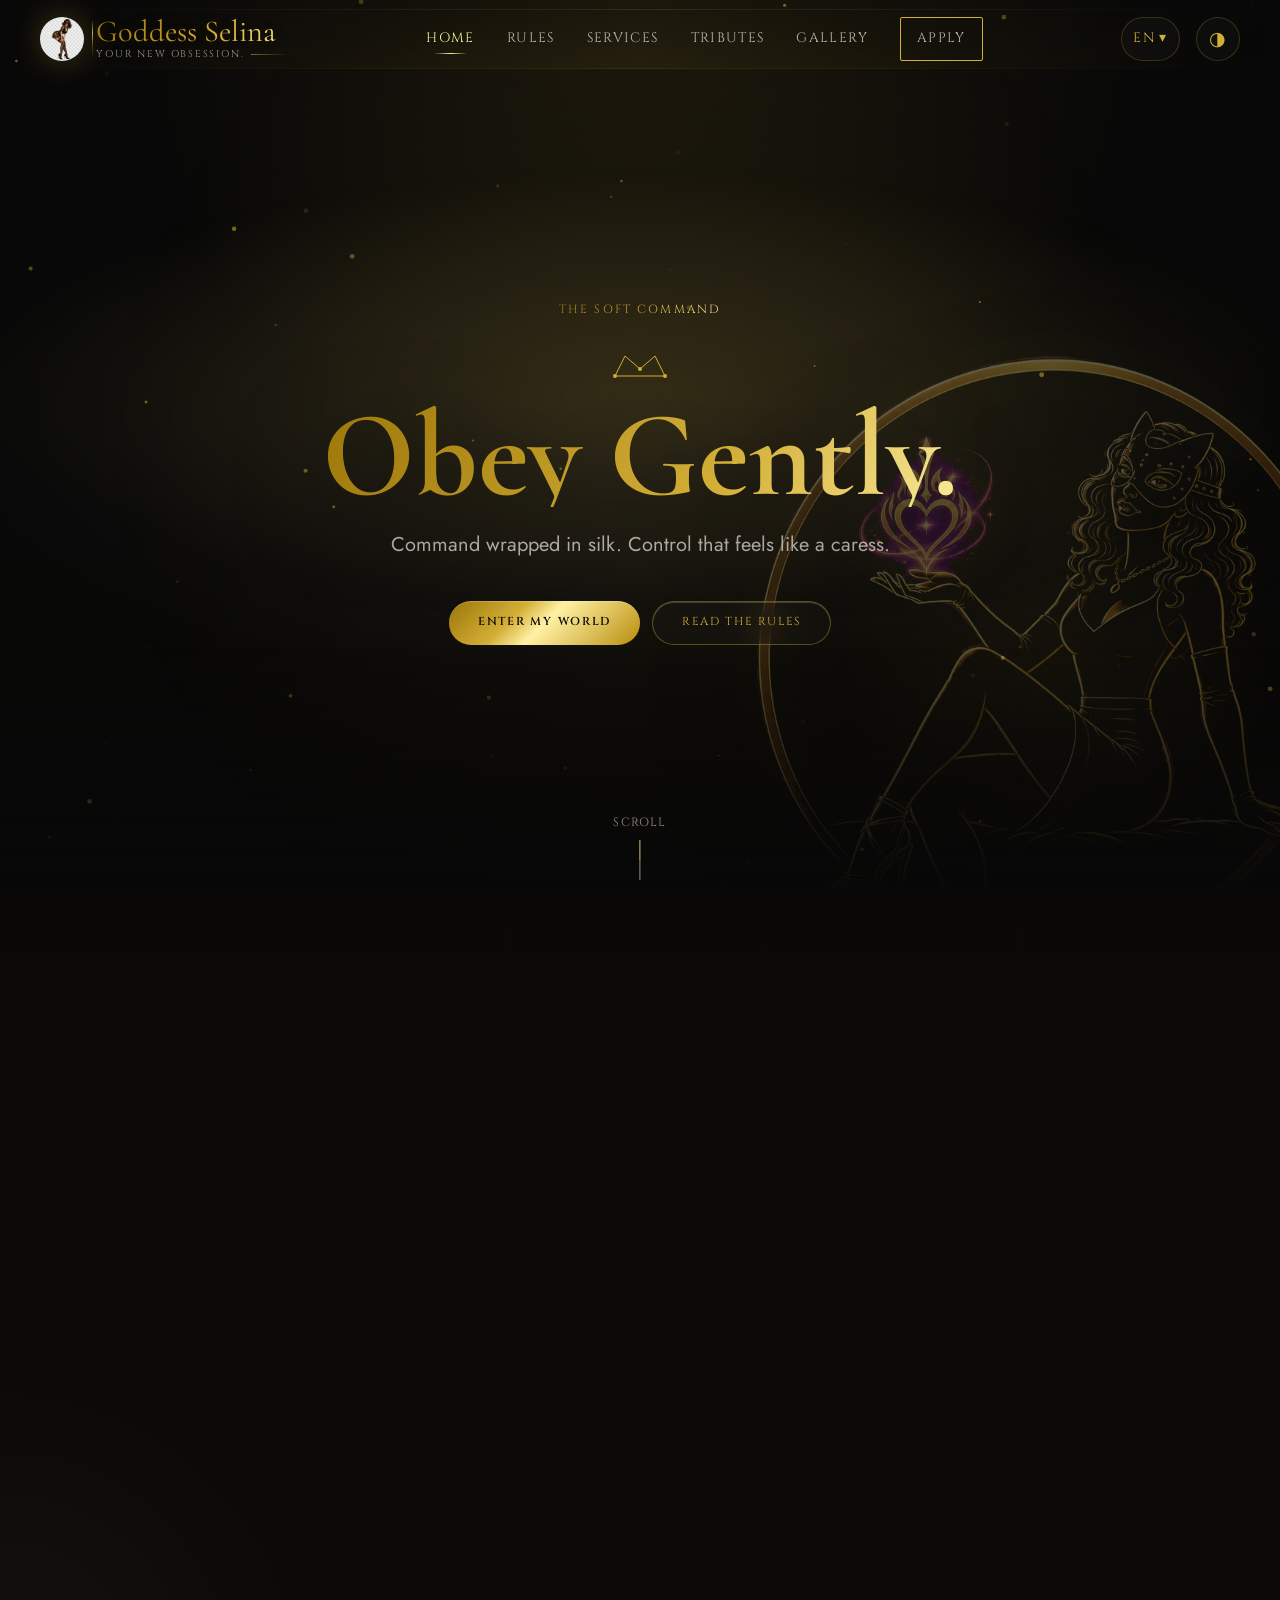
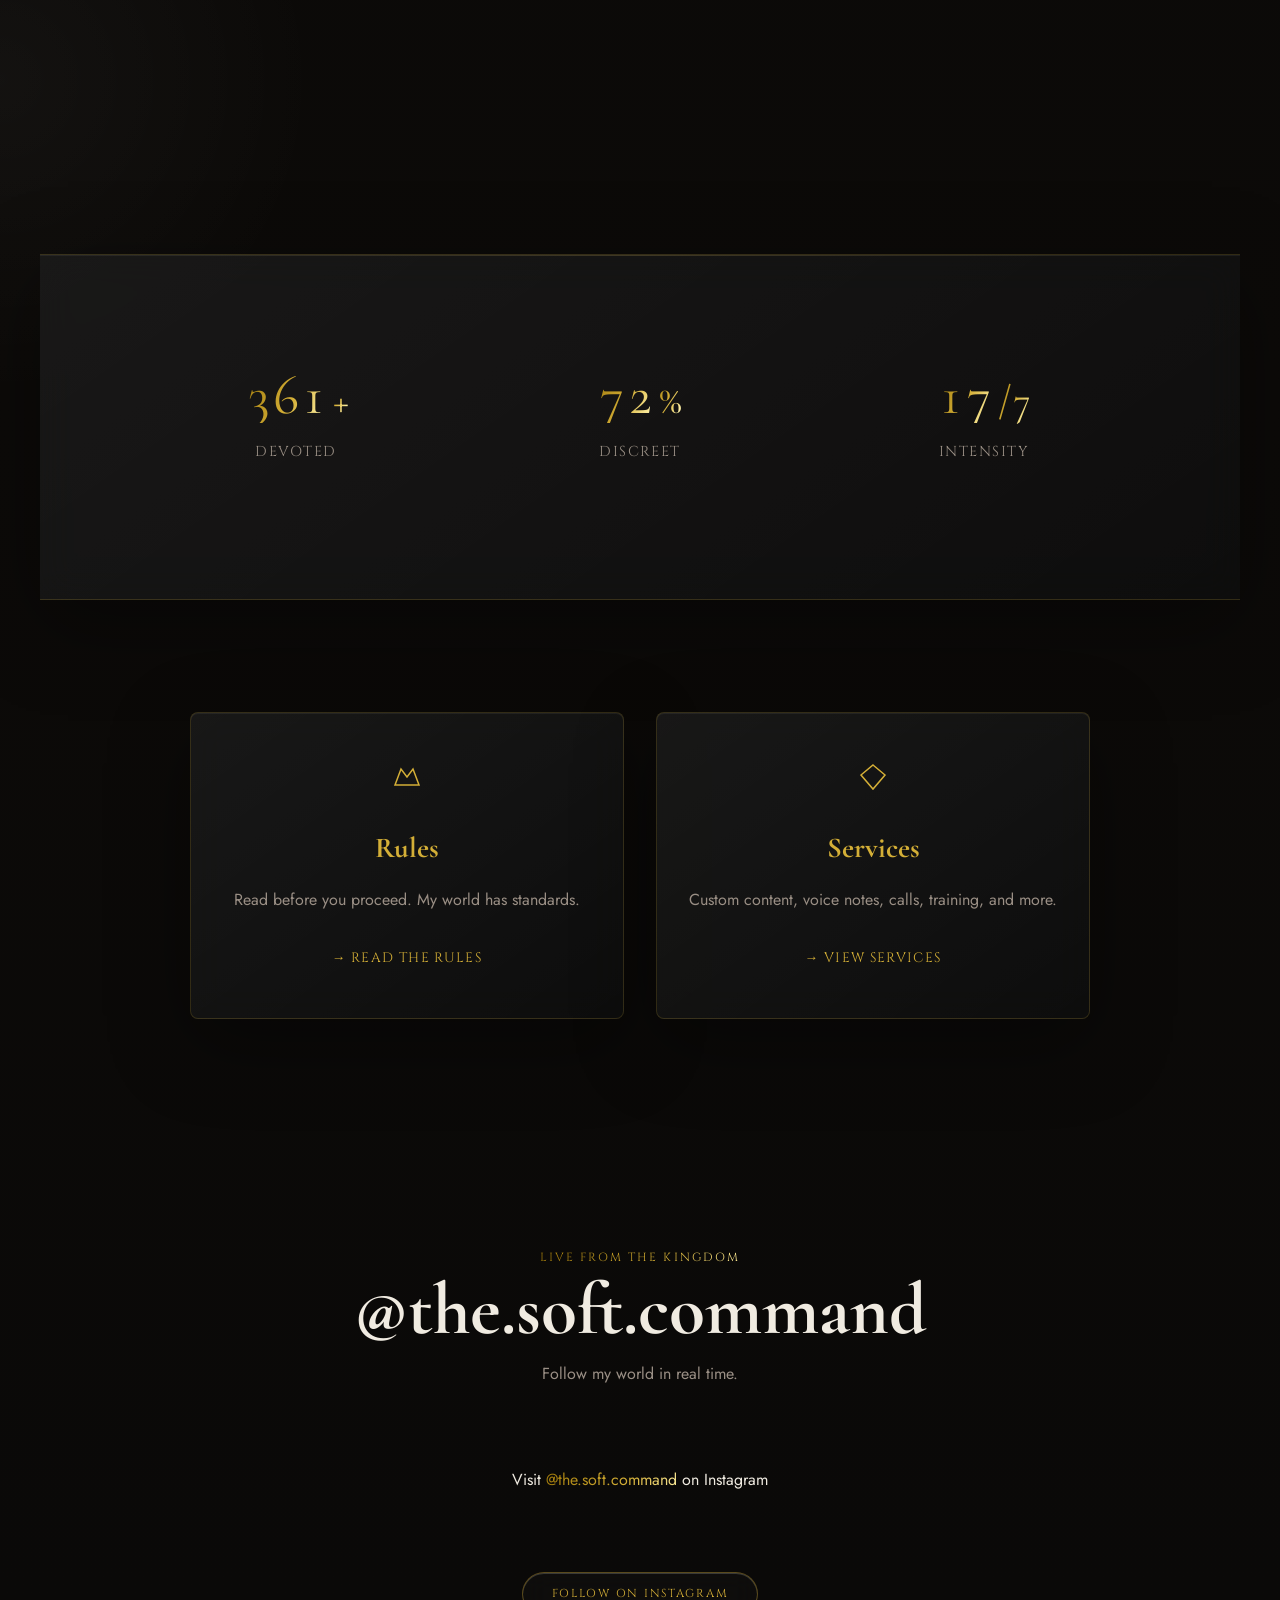
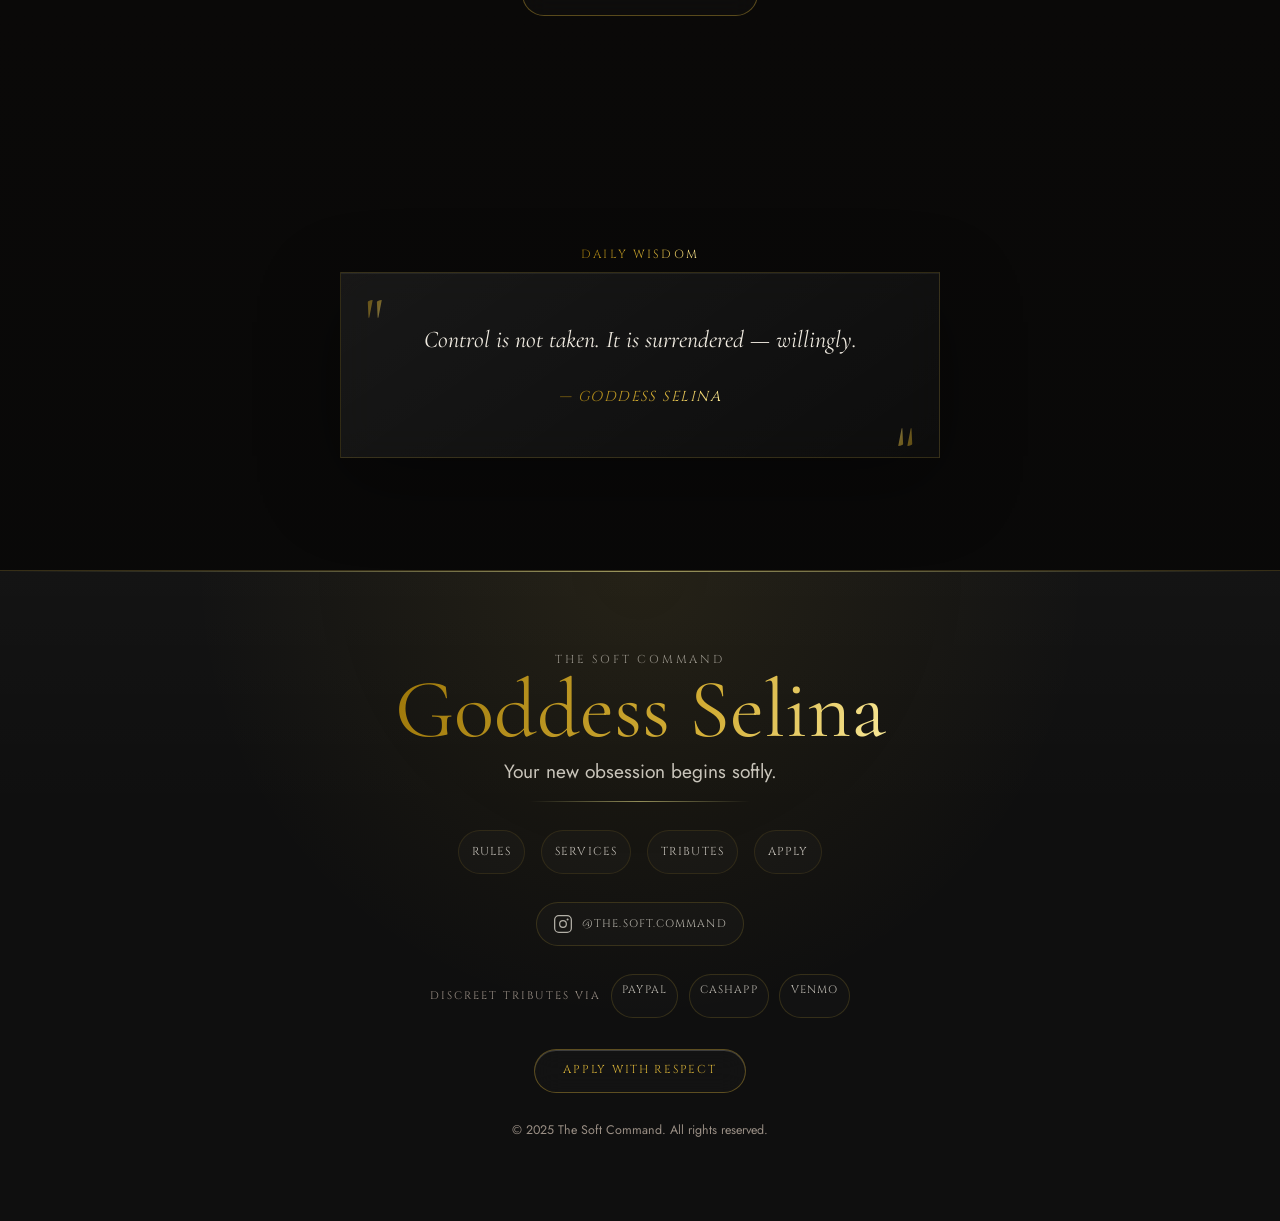
==== commit c71aef9c: "j" ====
--- a/index.html
+++ b/index.html
@@ -20,6 +20,7 @@
   <nav id="main-nav">
     <div class="nav-inner">
       <a href="index.html" class="nav-logo nav-logo--wordmark" aria-label="Goddess Selina, The Soft Command">
+        <img src="New Logo/icon of variation 1.jpg" alt="" class="nav-logo__mark" aria-hidden="true">
         <span class="nav-name cormorant gold-gradient-text">Goddess Selina</span>
         <span class="nav-motto cinzel">Your new obsession.</span>
       </a>
--- a/assets/css/styles.css
+++ b/assets/css/styles.css
@@ -240,26 +240,38 @@
 }
 .nav-logo--wordmark {
   min-width: 0;
-  flex-direction: column;
-  align-items: flex-start;
+  display: grid;
+  grid-template-columns: 44px minmax(0, auto);
+  column-gap: 0.78rem;
+  row-gap: 0.12rem;
+  align-items: center;
   justify-content: center;
-  gap: 0.12rem;
   line-height: 1;
   position: relative;
-  padding: 0.28rem 0 0.28rem 0.72rem;
+  padding: 0.2rem 0;
 }
 .nav-logo--wordmark::before {
   content: "";
   position: absolute;
-  left: 0;
+  left: 52px;
   top: 0.38rem;
   bottom: 0.34rem;
   width: 1px;
   background: linear-gradient(180deg, transparent, rgba(249,242,149,0.72), rgba(212,175,55,0.28), transparent);
   box-shadow: 0 0 14px rgba(212,175,55,0.26);
 }
+.nav-logo__mark {
+  grid-row: 1 / span 2;
+  grid-column: 1;
+  width: 44px;
+  height: 44px;
+  object-fit: contain;
+  border-radius: 50%;
+  filter: drop-shadow(0 0 16px rgba(212,175,55,0.28));
+}
 .nav-name {
   display: block;
+  grid-column: 2;
   font-size: clamp(1.35rem, 4.3vw, 1.9rem);
   line-height: 0.9;
   white-space: nowrap;
@@ -268,6 +280,7 @@
 }
 .nav-motto {
   display: flex;
+  grid-column: 2;
   align-items: center;
   gap: 0.42rem;
   color: rgba(240, 235, 225, 0.62);
@@ -2495,8 +2508,19 @@
   }
 
   .nav-logo--wordmark {
-    max-width: 178px;
-    padding-left: 0.62rem;
+    grid-template-columns: 38px minmax(0, auto);
+    max-width: 224px;
+    column-gap: 0.65rem;
+    padding-left: 0;
+  }
+
+  .nav-logo--wordmark::before {
+    left: 44px;
+  }
+
+  .nav-logo__mark {
+    width: 38px;
+    height: 38px;
   }
 
   .nav-name {
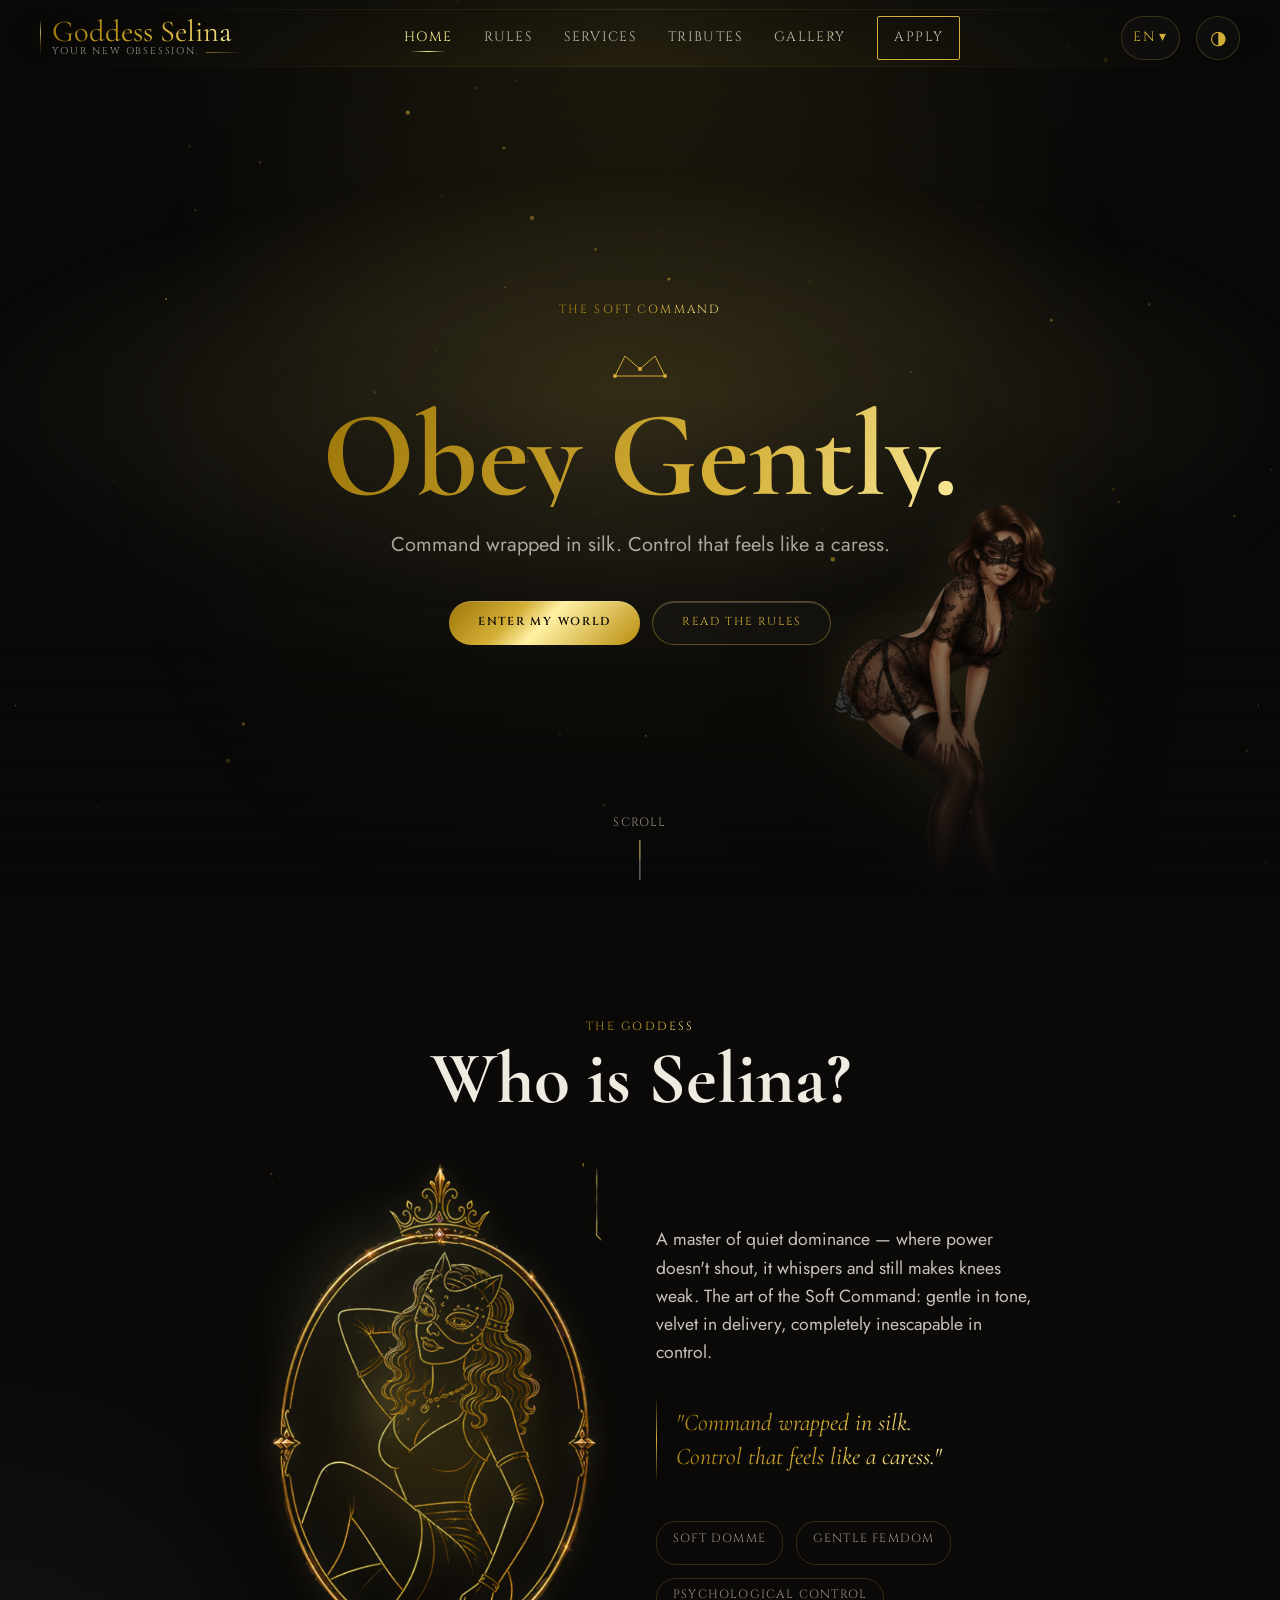
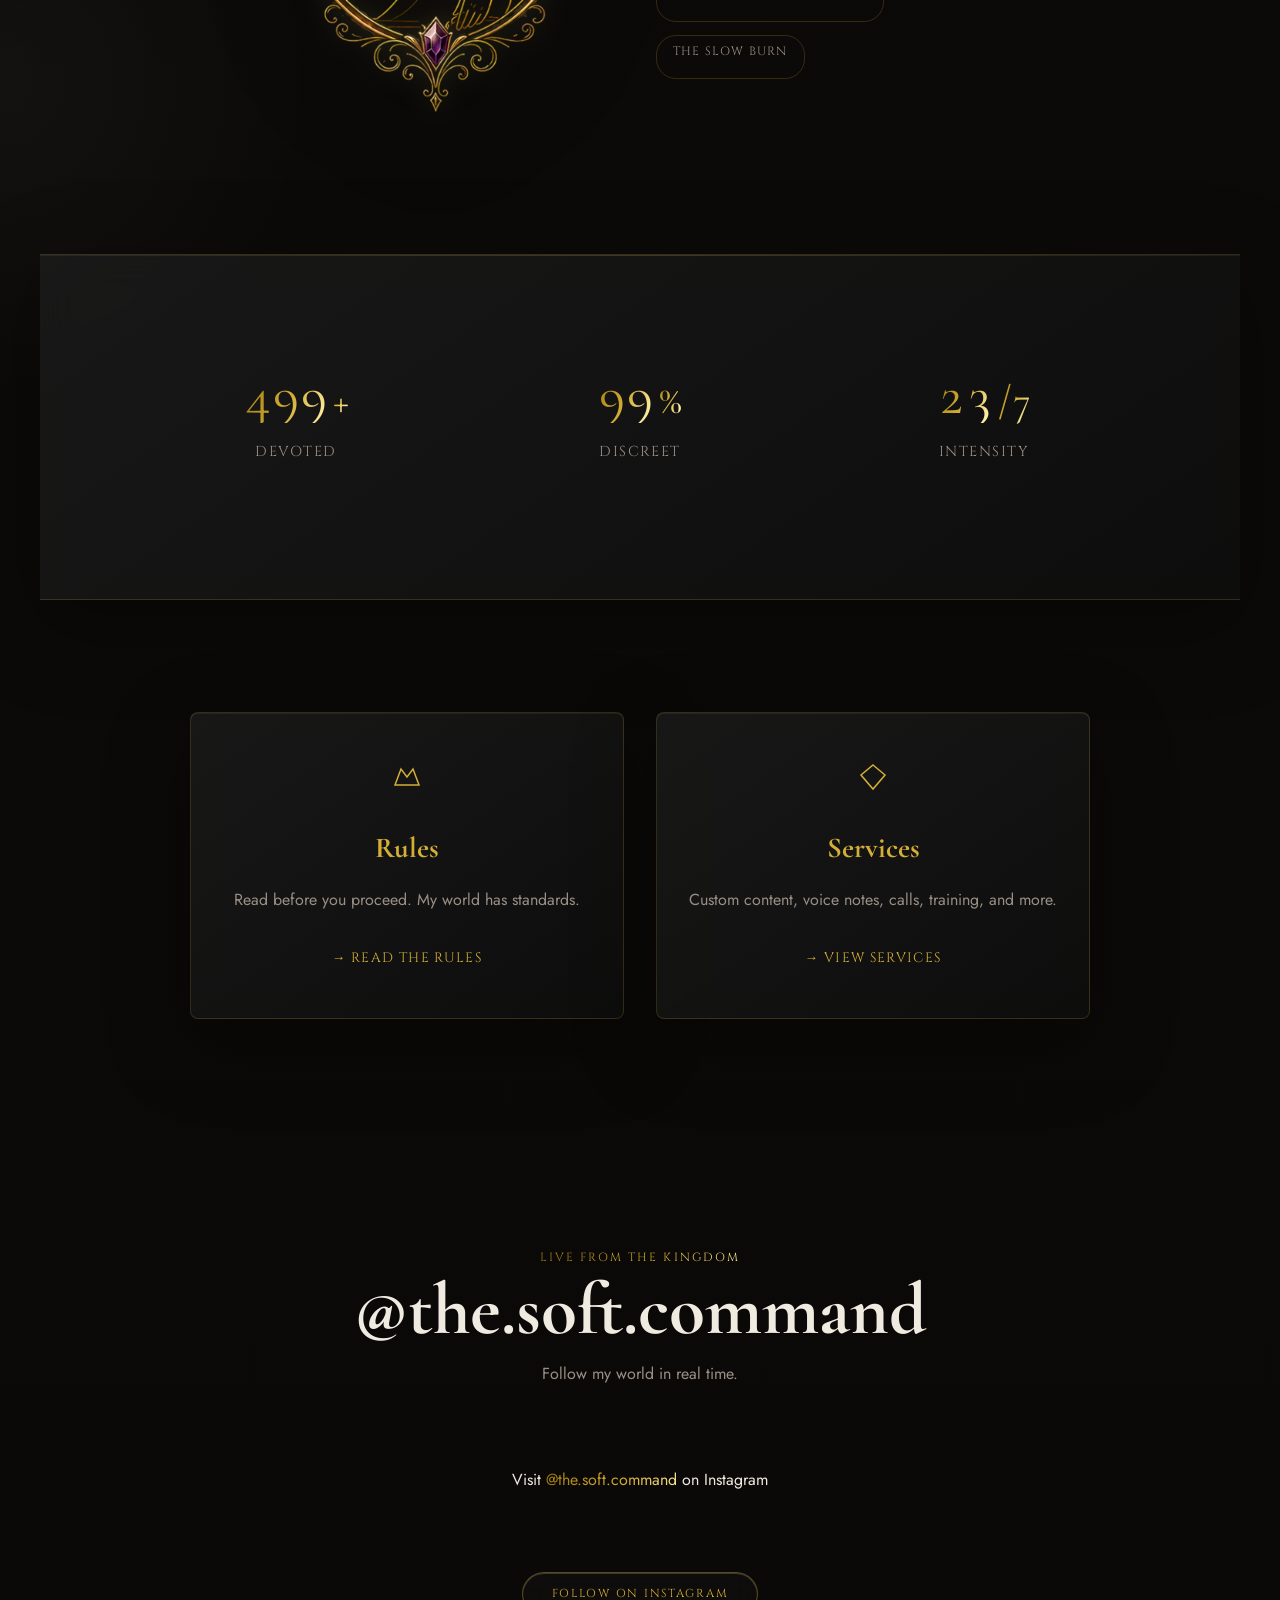
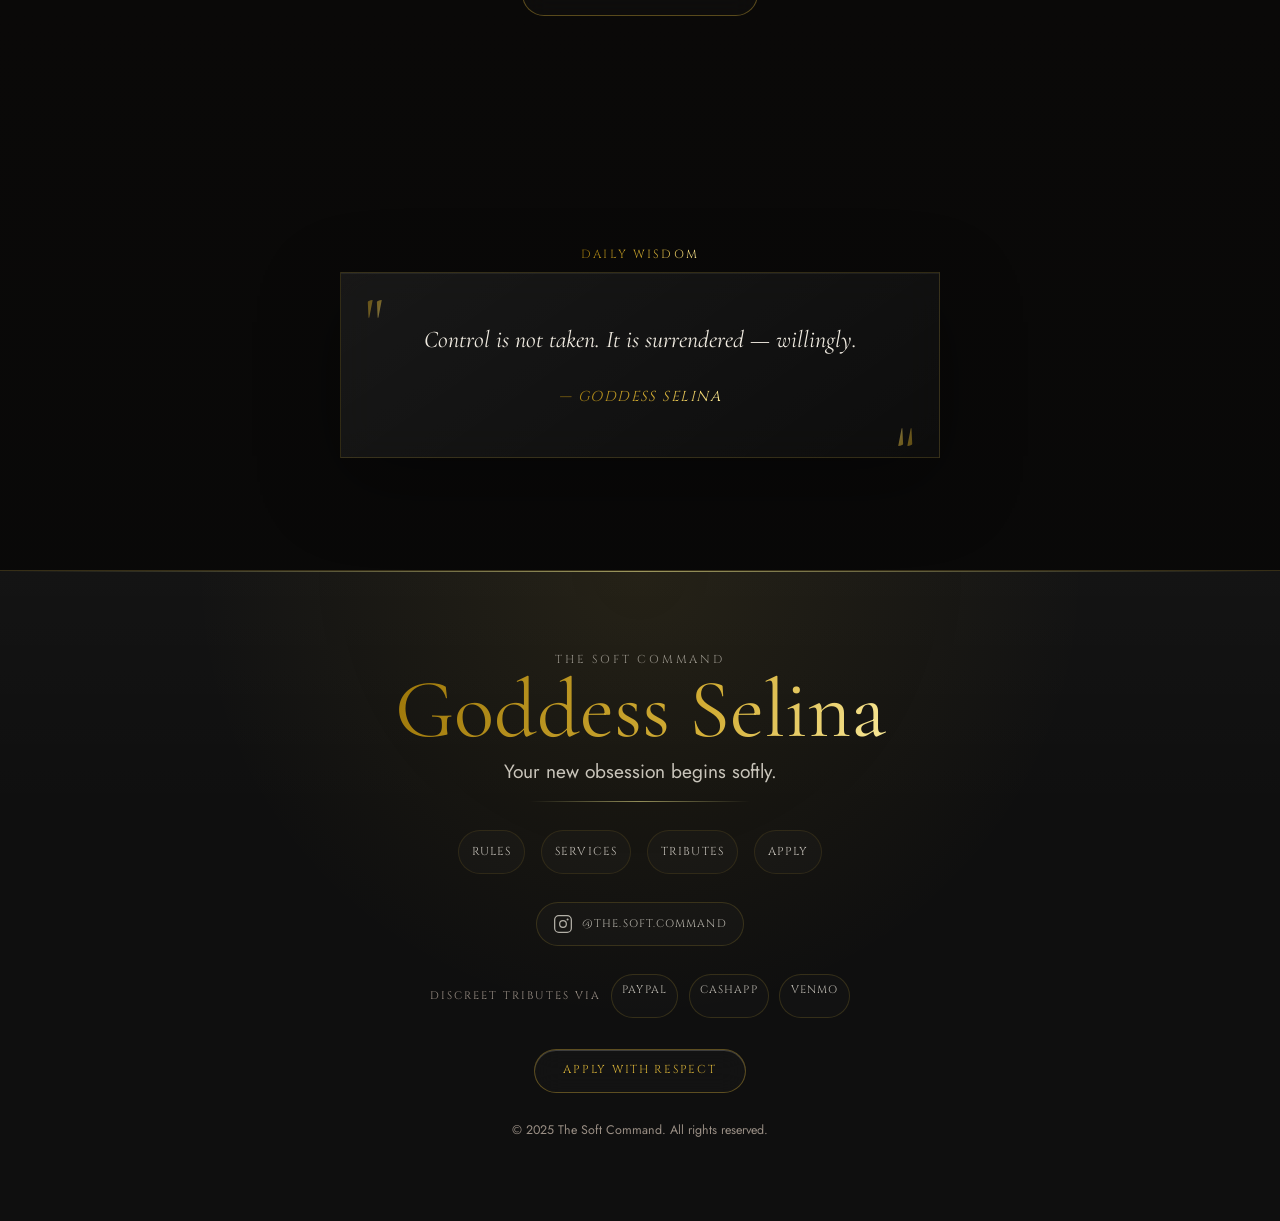
==== commit 538d0f73: "kk" ====
--- a/index.html
+++ b/index.html
@@ -20,7 +20,6 @@
   <nav id="main-nav">
     <div class="nav-inner">
       <a href="index.html" class="nav-logo nav-logo--wordmark" aria-label="Goddess Selina, The Soft Command">
-        <img src="New Logo/icon of variation 1.jpg" alt="" class="nav-logo__mark" aria-hidden="true">
         <span class="nav-name cormorant gold-gradient-text">Goddess Selina</span>
         <span class="nav-motto cinzel">Your new obsession.</span>
       </a>
@@ -78,7 +77,7 @@
       <canvas id="hero-canvas"></canvas>
       <div class="hero-gradient-pulse"></div>
       <div class="hero-presence" aria-hidden="true">
-        <img src="Images/Showcase/selina-devotion-orb.webp" alt="" width="900" height="900" decoding="async" fetchpriority="high">
+        <img src="New Logo/icon of variation 1.png" alt="" width="1024" height="1024" decoding="async" fetchpriority="high">
       </div>
       
       <div class="hero-content reveal">
--- a/assets/css/styles.css
+++ b/assets/css/styles.css
@@ -240,38 +240,26 @@
 }
 .nav-logo--wordmark {
   min-width: 0;
-  display: grid;
-  grid-template-columns: 44px minmax(0, auto);
-  column-gap: 0.78rem;
-  row-gap: 0.12rem;
-  align-items: center;
+  flex-direction: column;
+  align-items: flex-start;
   justify-content: center;
+  gap: 0.12rem;
   line-height: 1;
   position: relative;
-  padding: 0.2rem 0;
+  padding: 0.28rem 0 0.28rem 0.72rem;
 }
 .nav-logo--wordmark::before {
   content: "";
   position: absolute;
-  left: 52px;
+  left: 0;
   top: 0.38rem;
   bottom: 0.34rem;
   width: 1px;
   background: linear-gradient(180deg, transparent, rgba(249,242,149,0.72), rgba(212,175,55,0.28), transparent);
   box-shadow: 0 0 14px rgba(212,175,55,0.26);
 }
-.nav-logo__mark {
-  grid-row: 1 / span 2;
-  grid-column: 1;
-  width: 44px;
-  height: 44px;
-  object-fit: contain;
-  border-radius: 50%;
-  filter: drop-shadow(0 0 16px rgba(212,175,55,0.28));
-}
 .nav-name {
   display: block;
-  grid-column: 2;
   font-size: clamp(1.35rem, 4.3vw, 1.9rem);
   line-height: 0.9;
   white-space: nowrap;
@@ -280,7 +268,6 @@
 }
 .nav-motto {
   display: flex;
-  grid-column: 2;
   align-items: center;
   gap: 0.42rem;
   color: rgba(240, 235, 225, 0.62);
@@ -508,12 +495,12 @@
 .hero-presence {
   position: absolute;
   z-index: 2;
-  right: max(-8rem, -8vw);
-  bottom: max(-6rem, -8vw);
-  width: clamp(320px, 58vw, 660px);
+  right: clamp(1.5rem, 7vw, 9rem);
+  bottom: max(-5rem, -6vw);
+  width: clamp(300px, 38vw, 560px);
   aspect-ratio: 1;
   pointer-events: none;
-  opacity: 0.3;
+  opacity: 0.58;
   filter:
     drop-shadow(0 0 28px rgba(249,242,149,0.14))
     drop-shadow(0 42px 70px rgba(0,0,0,0.72));
@@ -2508,19 +2495,8 @@
   }
 
   .nav-logo--wordmark {
-    grid-template-columns: 38px minmax(0, auto);
-    max-width: 224px;
-    column-gap: 0.65rem;
-    padding-left: 0;
-  }
-
-  .nav-logo--wordmark::before {
-    left: 44px;
-  }
-
-  .nav-logo__mark {
-    width: 38px;
-    height: 38px;
+    max-width: 178px;
+    padding-left: 0.62rem;
   }
 
   .nav-name {
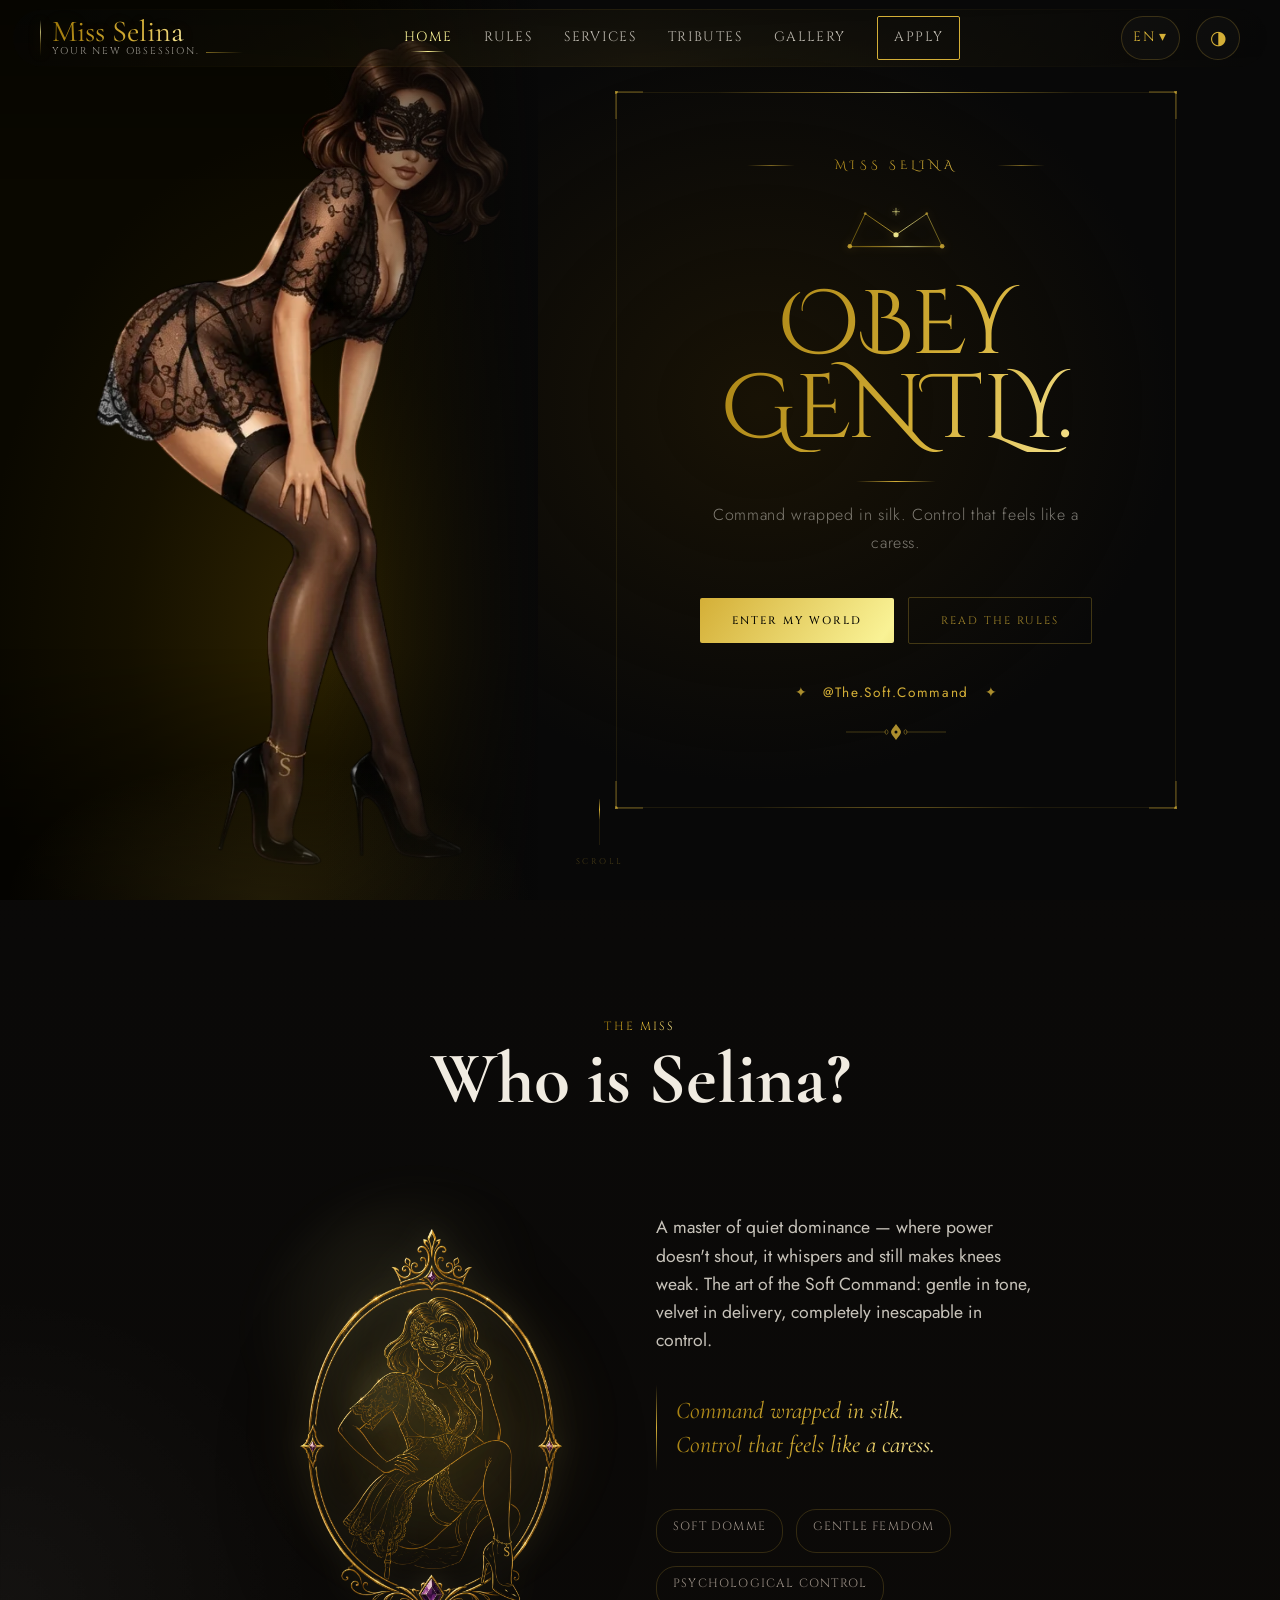
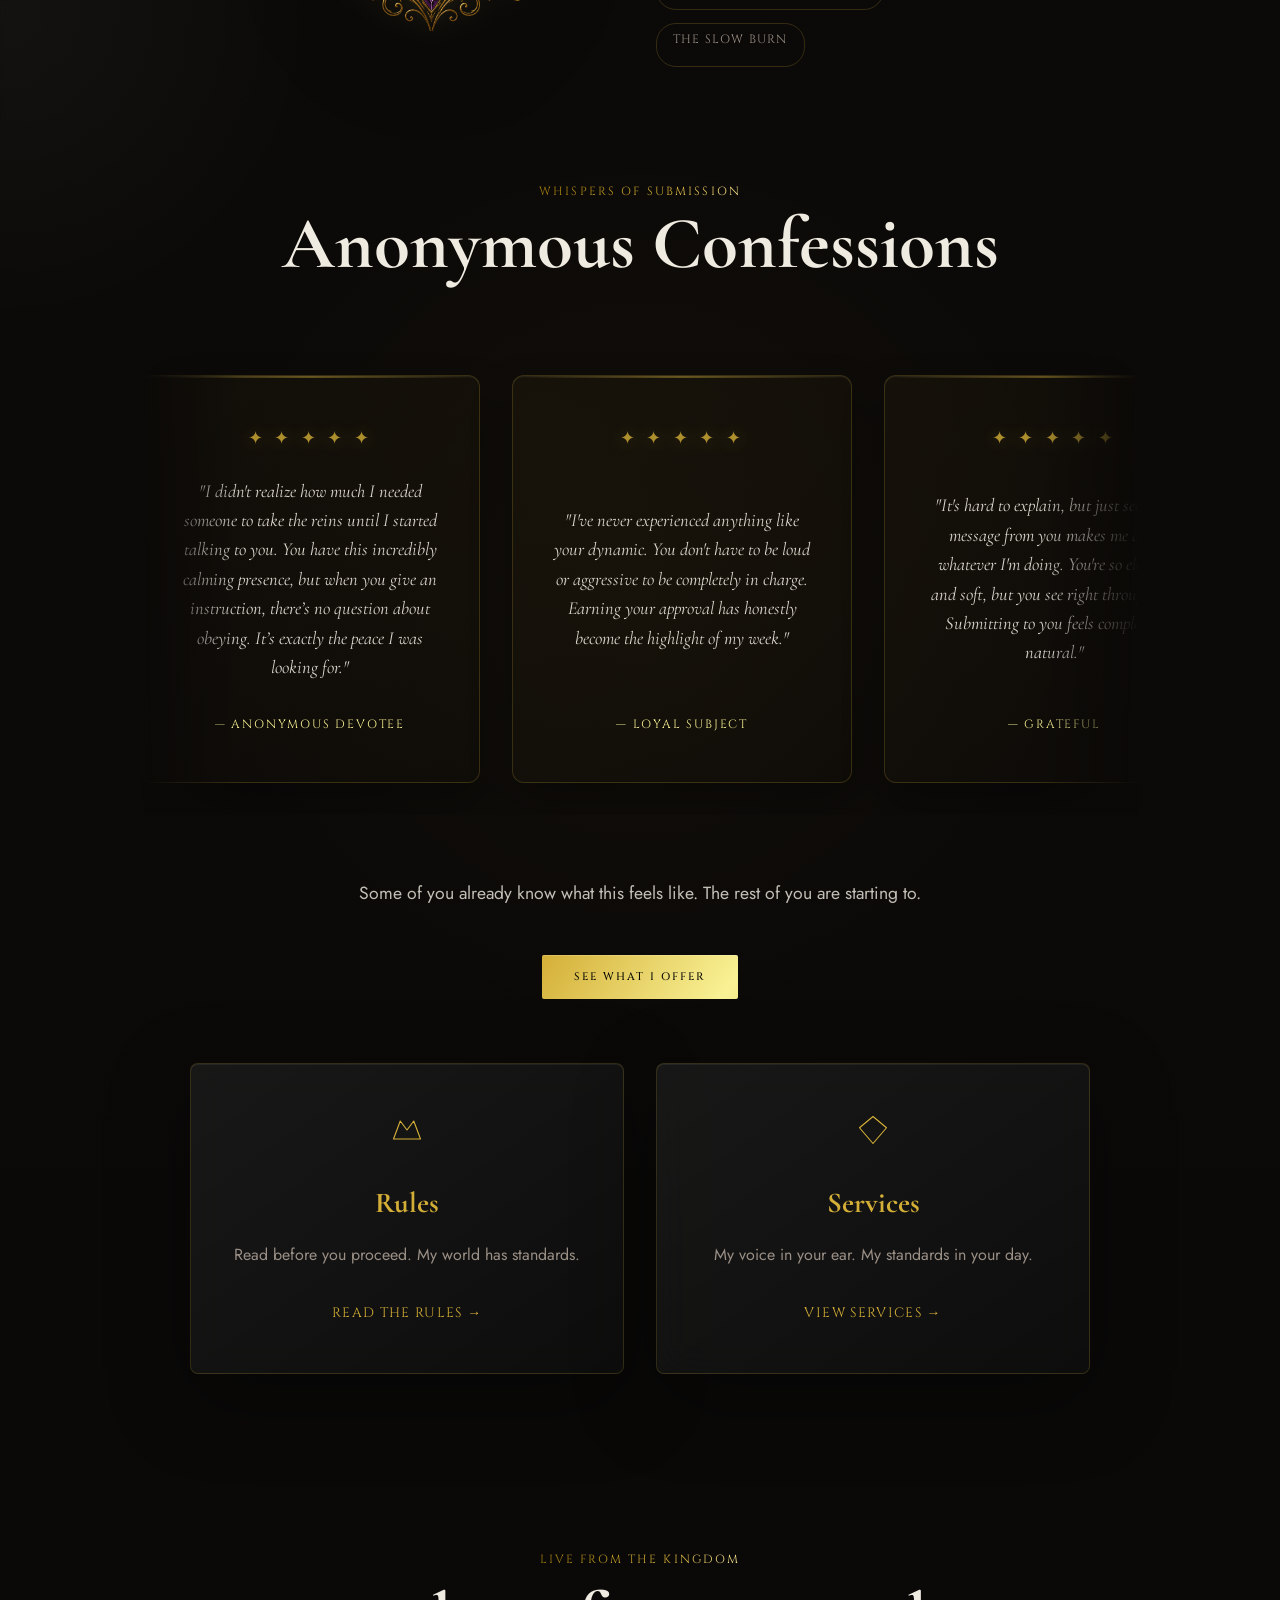
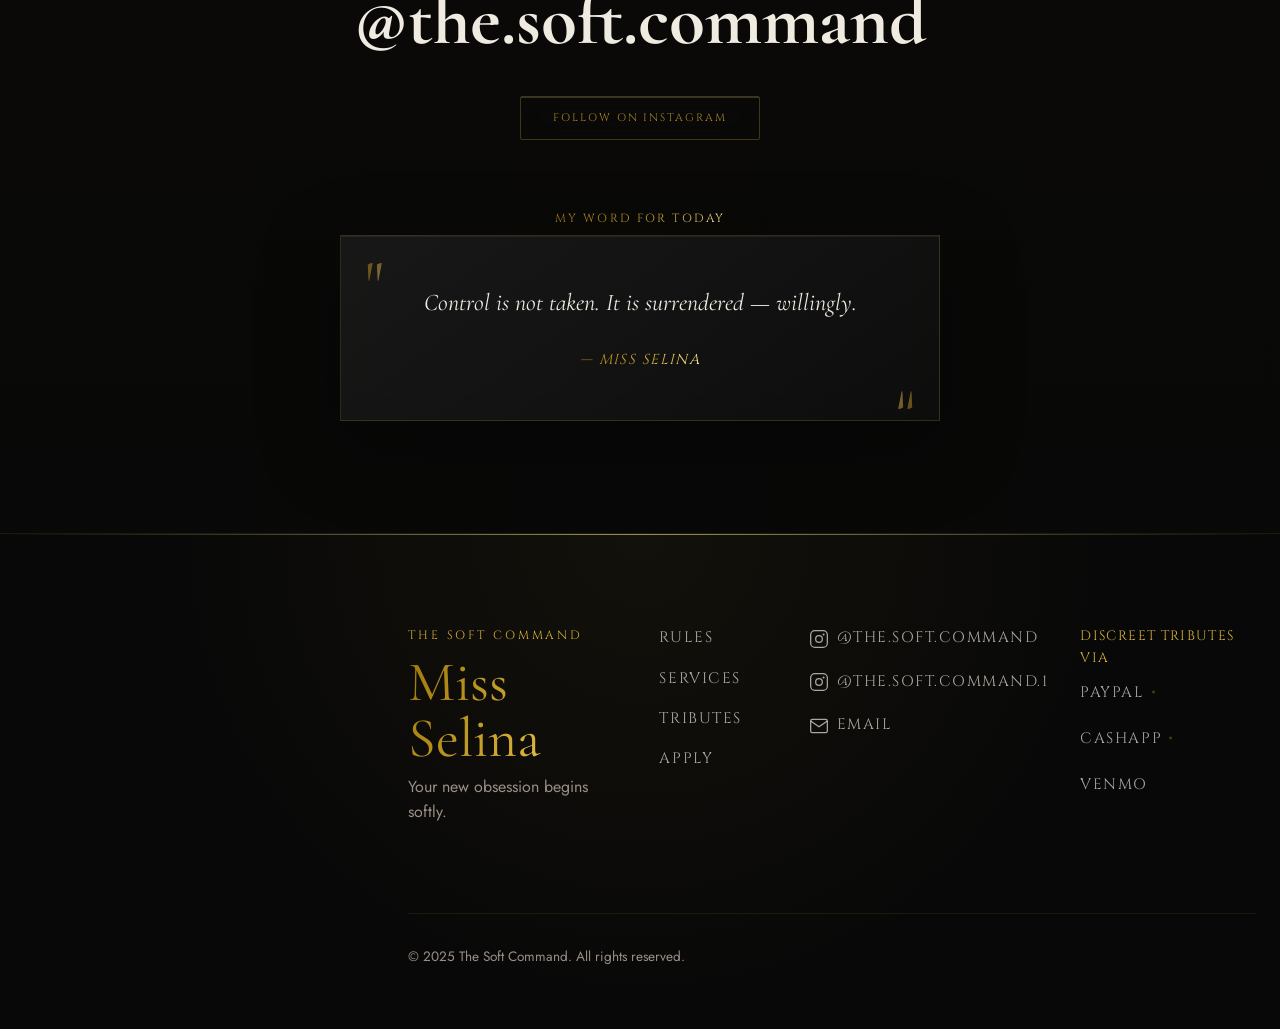
==== commit 3e22b124: "ff" ====
--- a/index.html
+++ b/index.html
@@ -4,33 +4,36 @@
   <meta charset="UTF-8">
   <meta name="viewport" content="width=device-width, initial-scale=1.0">
   <title>The Soft Command | Obey Gently</title>
-  <meta name="description" content="Command wrapped in silk. Control that feels like a caress. The Soft Command by Goddess Selina.">
+  <meta name="description" content="Command wrapped in silk. Control that feels like a caress. The Soft Command by Miss Selina.">
   <meta name="theme-color" content="#080808">
   <meta property="og:title" content="The Soft Command | Obey Gently">
   <meta property="og:description" content="Quiet dominance, velvet power, and control wrapped in silk.">
   <link rel="preconnect" href="https://fonts.googleapis.com">
   <link rel="preconnect" href="https://fonts.gstatic.com" crossorigin>
-  <link rel="stylesheet" href="assets/css/styles.css">
+  <link href="https://fonts.googleapis.com/css2?family=Cinzel+Decorative:wght@400;700&family=Cinzel:wght@400;500;600&family=Cormorant+Garamond:ital,wght@0,300;0,400;0,600;1,300;1,400;1,600&family=Jost:wght@300;400;500&display=swap" rel="stylesheet">
+  <link rel="stylesheet" href="assets/css/styles-upgrade.css">
   <script src="assets/js/translations.js" defer></script>
   <script src="assets/js/main.js" defer></script>
-  <script src="assets/js/instagram.js" defer></script>
 </head>
 <body>
-  <!-- Global Navigation -->
+
+  <!-- ═══════════════════════════════════
+       GLOBAL NAVIGATION
+  ═══════════════════════════════════ -->
   <nav id="main-nav">
     <div class="nav-inner">
-      <a href="index.html" class="nav-logo nav-logo--wordmark" aria-label="Goddess Selina, The Soft Command">
-        <span class="nav-name cormorant gold-gradient-text">Goddess Selina</span>
+      <a href="index.html" class="nav-logo nav-logo--wordmark" aria-label="Miss Selina, The Soft Command">
+        <span class="nav-name cormorant gold-gradient-text">Miss Selina</span>
         <span class="nav-motto cinzel">Your new obsession.</span>
       </a>
 
       <ul class="nav-links">
-        <li><a href="index.html" data-i18n="nav_home" class="cinzel nav-link">Home</a></li>
-        <li><a href="rules.html" data-i18n="nav_rules" class="cinzel nav-link">Rules</a></li>
+        <li><a href="index.html"    data-i18n="nav_home"     class="cinzel nav-link">Home</a></li>
+        <li><a href="rules.html"    data-i18n="nav_rules"    class="cinzel nav-link">Rules</a></li>
         <li><a href="services.html" data-i18n="nav_services" class="cinzel nav-link">Services</a></li>
         <li><a href="tributes.html" data-i18n="nav_tributes" class="cinzel nav-link">Tributes</a></li>
-        <li><a href="gallery.html" data-i18n="nav_gallery" class="cinzel nav-link">Gallery</a></li>
-        <li><a href="contact.html" data-i18n="nav_contact" class="cinzel nav-link nav-link--cta">Apply</a></li>
+        <li><a href="gallery.html"  data-i18n="nav_gallery"  class="cinzel nav-link">Gallery</a></li>
+        <li><a href="contact.html"  data-i18n="nav_contact"  class="cinzel nav-link nav-link--cta">Apply</a></li>
       </ul>
 
       <div class="nav-controls">
@@ -43,11 +46,9 @@
             <button data-lang="es" class="cinzel">ES</button>
           </div>
         </div>
-
         <button id="theme-toggle-btn" class="theme-btn" aria-label="Toggle theme">
           <span class="theme-icon">◑</span>
         </button>
-
         <button id="hamburger" class="hamburger" aria-label="Open menu">
           <span></span><span></span><span></span>
         </button>
@@ -55,16 +56,18 @@
     </div>
   </nav>
 
-  <!-- Mobile Menu Overlay -->
+  <!-- ═══════════════════════════════════
+       MOBILE MENU
+  ═══════════════════════════════════ -->
   <div class="mobile-menu" id="mobile-menu" aria-hidden="true">
     <button class="mobile-menu__close" id="mobile-close">✕</button>
     <nav class="mobile-menu__nav">
-      <a href="index.html" data-i18n="nav_home" class="cinzel mobile-link">Home</a>
-      <a href="rules.html" data-i18n="nav_rules" class="cinzel mobile-link">Rules</a>
+      <a href="index.html"    data-i18n="nav_home"     class="cinzel mobile-link">Home</a>
+      <a href="rules.html"    data-i18n="nav_rules"    class="cinzel mobile-link">Rules</a>
       <a href="services.html" data-i18n="nav_services" class="cinzel mobile-link">Services</a>
       <a href="tributes.html" data-i18n="nav_tributes" class="cinzel mobile-link">Tributes</a>
-      <a href="gallery.html" data-i18n="nav_gallery" class="cinzel mobile-link">Gallery</a>
-      <a href="contact.html" data-i18n="nav_contact" class="cinzel mobile-link mobile-link--cta">Apply</a>
+      <a href="gallery.html"  data-i18n="nav_gallery"  class="cinzel mobile-link">Gallery</a>
+      <a href="contact.html"  data-i18n="nav_contact"  class="cinzel mobile-link mobile-link--cta">Apply</a>
     </nav>
     <div class="mobile-menu__footer">
       <p class="cinzel gold-gradient-text" data-i18n="footer_tagline">Obey gently.</p>
@@ -72,67 +75,187 @@
   </div>
 
   <main>
-    <!-- Hero Section -->
-    <section class="hero" id="hero">
-      <canvas id="hero-canvas"></canvas>
-      <div class="hero-gradient-pulse"></div>
-      <div class="hero-presence" aria-hidden="true">
-        <img src="New Logo/icon of variation 1.png" alt="" width="1024" height="1024" decoding="async" fetchpriority="high">
-      </div>
-      
-      <div class="hero-content reveal">
-        <p class="hero-eyebrow cinzel gold-gradient-text" data-i18n="hero_eyebrow">The Soft Command</p>
-        
-        <div class="crown-divider">
-          <svg width="60" height="30" viewBox="0 0 60 30" fill="none">
-            <path d="M5,25 L15,5 L30,18 L45,5 L55,25 Z" stroke="#D4AF37" stroke-width="1" fill="none"/>
-            <circle cx="5" cy="25" r="2" fill="#D4AF37"/>
-            <circle cx="30" cy="18" r="2" fill="#D4AF37"/>
-            <circle cx="55" cy="25" r="2" fill="#D4AF37"/>
-          </svg>
-        </div>
-        
-        <h1 class="hero-headline cormorant gold-gradient-text" data-i18n="hero_headline">
-          Obey Gently.
-        </h1>
-        
-        <p class="hero-sub jost" data-i18n="hero_sub">
-          Command wrapped in silk. Control that feels like a caress.
-        </p>
-        
-        <div class="hero-ctas">
-          <a href="rules.html" class="btn btn--primary cinzel" data-i18n="hero_cta_primary">Enter My World</a>
-          <a href="rules.html" class="btn btn--ghost cinzel" data-i18n="hero_cta_secondary">Read the Rules</a>
-        </div>
-      </div>
-      
-      <div class="hero-scroll-indicator">
-        <span class="cinzel">Scroll</span>
-        <div class="scroll-line"></div>
-      </div>
+
+    <!-- ═══════════════════════════════════
+         HERO
+    ═══════════════════════════════════ -->
+    <section class="hero" id="hero" aria-label="Hero — The Soft Command">
+
+      <!-- Shared particle canvas -->
+      <canvas id="hero-canvas" aria-hidden="true"></canvas>
+
+      <!-- ── LEFT: IMAGE PANEL ─────────────────────────── -->
+      <div class="hero-image-panel" aria-hidden="true">
+        <div class="hero-presence">
+          <img src="New Logo/icon of variation 1.webp"
+               alt=""
+               width="1024" height="1024"
+               decoding="async" fetchpriority="high">
+        </div>
+      </div>
+
+      <!-- ── RIGHT: CONTENT PANEL ─────────────────────── -->
+      <div class="hero-content-panel">
+
+        <!-- Decorative frame box -->
+        <div class="hero-frame">
+
+          <!-- Frame ornaments -->
+          <div class="frame-top-rule"    aria-hidden="true"></div>
+          <div class="frame-bottom-rule" aria-hidden="true"></div>
+
+          <!-- Corner brackets (SVG) -->
+          <svg class="corner corner--tl" viewBox="0 0 28 28" fill="none" aria-hidden="true">
+            <path d="M28,1 L2,1 L1,2 L1,28" stroke="#D4AF37" stroke-width="0.8" opacity="0.65"/>
+            <circle cx="1" cy="1" r="1.8" fill="#D4AF37" opacity="0.7"/>
+          </svg>
+          <svg class="corner corner--tr" viewBox="0 0 28 28" fill="none" aria-hidden="true">
+            <path d="M28,1 L2,1 L1,2 L1,28" stroke="#D4AF37" stroke-width="0.8" opacity="0.65"/>
+            <circle cx="1" cy="1" r="1.8" fill="#D4AF37" opacity="0.7"/>
+          </svg>
+          <svg class="corner corner--bl" viewBox="0 0 28 28" fill="none" aria-hidden="true">
+            <path d="M28,1 L2,1 L1,2 L1,28" stroke="#D4AF37" stroke-width="0.8" opacity="0.65"/>
+            <circle cx="1" cy="1" r="1.8" fill="#D4AF37" opacity="0.7"/>
+          </svg>
+          <svg class="corner corner--br" viewBox="0 0 28 28" fill="none" aria-hidden="true">
+            <path d="M28,1 L2,1 L1,2 L1,28" stroke="#D4AF37" stroke-width="0.8" opacity="0.65"/>
+            <circle cx="1" cy="1" r="1.8" fill="#D4AF37" opacity="0.7"/>
+          </svg>
+
+          <!-- Content -->
+          <div class="hero-content">
+
+            <!-- Eyebrow -->
+            <div class="hero-eyebrow cinzel-decorative gold-gradient-text fade-up d1">
+              <span class="eyebrow-line"></span>
+              <span class="eyebrow-star">✦</span>
+              <span class="eyebrow-text">MISS SELINA</span>
+              <span class="eyebrow-star">✦</span>
+              <span class="eyebrow-line"></span>
+            </div>
+
+            <!-- Crown -->
+            <div class="crown-divider fade-up d2" aria-hidden="true">
+              <svg width="108" height="50" viewBox="0 0 112 52" fill="none" xmlns="http://www.w3.org/2000/svg">
+                <defs>
+                  <linearGradient id="cg" x1="0" y1="0" x2="112" y2="0" gradientUnits="userSpaceOnUse">
+                    <stop offset="0%"   stop-color="#B8960C" stop-opacity="0.55"/>
+                    <stop offset="40%"  stop-color="#D4AF37"/>
+                    <stop offset="60%"  stop-color="#F9F295"/>
+                    <stop offset="100%" stop-color="#B8960C" stop-opacity="0.55"/>
+                  </linearGradient>
+                </defs>
+                <path d="M8,44 L24,10 L56,32 L88,10 L104,44 Z"
+                      stroke="url(#cg)" stroke-width="0.75" fill="none"
+                      stroke-linejoin="round" stroke-linecap="round"/>
+                <line x1="8" y1="44" x2="104" y2="44" stroke="url(#cg)" stroke-width="0.5" opacity="0.40"/>
+                <circle cx="8"   cy="44" r="2.4" fill="#D4AF37" opacity="0.82"/>
+                <circle cx="56"  cy="32" r="2.7" fill="#F9F295" opacity="0.92"/>
+                <circle cx="104" cy="44" r="2.4" fill="#D4AF37" opacity="0.82"/>
+                <circle cx="24"  cy="10" r="1.4" fill="#D4AF37" opacity="0.68"/>
+                <circle cx="88"  cy="10" r="1.4" fill="#D4AF37" opacity="0.68"/>
+                <g class="crown-sparkle">
+                  <line x1="56" y1="4"  x2="56" y2="12" stroke="#F9F295" stroke-width="0.7" opacity="0.88"/>
+                  <line x1="52" y1="8"  x2="60" y2="8"  stroke="#F9F295" stroke-width="0.7" opacity="0.88"/>
+                  <line x1="53" y1="5"  x2="59" y2="11" stroke="#F9F295" stroke-width="0.4" opacity="0.40"/>
+                  <line x1="59" y1="5"  x2="53" y2="11" stroke="#F9F295" stroke-width="0.4" opacity="0.40"/>
+                </g>
+              </svg>
+            </div>
+
+            <!-- Headline -->
+            <h1 class="hero-headline cinzel-decorative gold-gradient-text fade-up d3" data-i18n="hero_headline">
+              <span class="hl-soft">Obey</span>
+              <span class="hl-command">Gently.</span>
+            </h1>
+
+            <!-- Rule -->
+            <div class="hero-rule fade-up d4" aria-hidden="true"></div>
+
+            <!-- Subtitle -->
+            <p class="hero-sub jost fade-up d4" data-i18n="hero_sub">
+              Command wrapped in silk.<br>Control that feels like a caress.
+            </p>
+
+            <!-- CTAs -->
+            <div class="hero-ctas fade-up d5">
+              <a href="rules.html" class="btn--primary" data-i18n="hero_cta_primary">
+                Enter My World <span class="btn-arrow" aria-hidden="true">→</span>
+              </a>
+              <a href="rules.html" class="btn--ghost" data-i18n="hero_cta_secondary">
+                Read the Rules <span class="btn-arrow" aria-hidden="true">→</span>
+              </a>
+            </div>
+
+            <!-- Trust row -->
+            <div class="hero-trust fade-up d6" aria-label="Details">
+              <span class="trust-star">✦</span>
+              <span class="trust-item cinzel">@The.Soft.Command</span>
+              <span class="trust-star">✦</span>
+            </div>
+            
+            <!-- Bottom Ornament -->
+            <div class="hero-ornament fade-up d6">
+               <svg width="120" height="24" viewBox="0 0 120 24" fill="none" xmlns="http://www.w3.org/2000/svg">
+                 <path d="M10,12 L50,12" stroke="#D4AF37" stroke-width="0.5" stroke-opacity="0.6"/>
+                 <path d="M70,12 L110,12" stroke="#D4AF37" stroke-width="0.5" stroke-opacity="0.6"/>
+                 <path d="M60,4 C63,8 65,10 65,12 C65,14 63,16 60,20 C57,16 55,14 55,12 C55,10 57,8 60,4 Z" fill="#D4AF37" fill-opacity="0.8"/>
+                 <circle cx="60" cy="12" r="1.5" fill="#080808"/>
+                 <path d="M52,12 C52,9 49,9 49,12 C49,15 52,15 52,12 Z" stroke="#D4AF37" stroke-width="0.5" stroke-opacity="0.8"/>
+                 <path d="M68,12 C68,9 71,9 71,12 C71,15 68,15 68,12 Z" stroke="#D4AF37" stroke-width="0.5" stroke-opacity="0.8"/>
+               </svg>
+            </div>
+
+          </div><!-- /.hero-content -->
+        </div><!-- /.hero-frame -->
+
+        <!-- Scroll indicator -->
+        <div class="hero-scroll fade-up d7" aria-hidden="true">
+          <div class="scroll-track">
+            <div class="scroll-thumb"></div>
+          </div>
+          <span class="scroll-label cinzel">Scroll</span>
+        </div>
+
+      </div><!-- /.hero-content-panel -->
+
     </section>
 
-    <!-- About Selina Section -->
-    <section class="about-section reveal" id="about">
+
+    <!-- ═══════════════════════════════════
+         ABOUT SELINA
+    ═══════════════════════════════════ -->
+    <section class="about-section reveal" id="about" style="padding-bottom: 2rem;">
       <div class="section-inner">
-        <p class="section-eyebrow cinzel gold-gradient-text" data-i18n="about_eyebrow">The Goddess</p>
+        <p class="section-eyebrow cinzel gold-gradient-text" data-i18n="about_eyebrow">The Miss</p>
         <h2 class="section-title cormorant" data-i18n="about_title">Who is Selina?</h2>
-        
+
         <div class="about-grid">
+
+          <!-- Portrait -->
           <div class="about-illustration stagger-children">
-            <div class="selina-cameo selina-cameo--portrait" aria-label="Goddess Selina portrait">
-              <img src="Images/Showcase/selina-portrait-oval.webp" alt="Goddess Selina in a gold oval portrait" class="selina-cameo__img" width="441" height="720" loading="eager" decoding="async" fetchpriority="low"/>
-            </div>
-          </div>
-          
+            <div class="selina-cameo selina-cameo--portrait"
+                 aria-label="Miss Selina portrait">
+              <img src="New Logo/Icon variation 2.webp"
+                   alt="Miss Selina in a gold oval portrait"
+                   class="selina-cameo__img"
+                   width="441" height="720"
+                   loading="eager" decoding="async" fetchpriority="low"/>
+            </div>
+          </div>
+
+          <!-- Copy -->
           <div class="about-text stagger-children">
             <p class="about-body jost" data-i18n="about_body">
-              A master of quiet dominance — where power doesn't shout, it whispers 
-              and still makes knees weak.
+              A master of quiet dominance — where power doesn't shout,
+              it whispers and still makes knees weak.
             </p>
+
+            <!-- Elevated blockquote: oversized Cormorant drop-cap via CSS -->
             <blockquote class="about-quote cormorant gold-gradient-text">
-              "Command wrapped in silk.<br>Control that feels like a caress."
+              Command wrapped in silk.<br>Control that feels like a caress.
             </blockquote>
+
             <div class="about-attributes">
               <div class="attribute-pill cinzel">Soft Domme</div>
               <div class="attribute-pill cinzel">Gentle Femdom</div>
@@ -140,112 +263,192 @@
               <div class="attribute-pill cinzel">The Slow Burn</div>
             </div>
           </div>
+
         </div>
       </div>
     </section>
 
-    <!-- Stats Counter Section -->
-    <section class="stats-section">
-      <div class="stats-grid">
-        <div class="stat-item reveal">
-          <span class="stat-number cormorant gold-gradient-text" data-target="500">0</span>
-          <span class="stat-suffix cormorant gold-gradient-text">+</span>
-          <p class="stat-label cinzel" data-i18n="stat_subs">Devoted</p>
-        </div>
-        <div class="stat-item reveal">
-          <span class="stat-number cormorant gold-gradient-text" data-target="100">0</span>
-          <span class="stat-suffix cormorant gold-gradient-text">%</span>
-          <p class="stat-label cinzel" data-i18n="stat_discreet">Discreet</p>
-        </div>
-        <div class="stat-item reveal">
-          <span class="stat-number cormorant gold-gradient-text" data-target="24">0</span>
-          <span class="stat-suffix cormorant gold-gradient-text">/7</span>
-          <p class="stat-label cinzel" data-i18n="stat_intensity">Intensity</p>
+
+    <!-- ═══════════════════════════════════
+         REVIEWS CAROUSEL
+    ═══════════════════════════════════ -->
+    <section class="reviews-section reveal" id="reviews" style="padding-top: 2rem; padding-bottom: 2rem;">
+      <div class="reviews-inner">
+        <p class="section-eyebrow cinzel gold-gradient-text" style="text-align: center;">Whispers of Submission</p>
+        <h2 class="section-title cormorant" style="text-align: center; margin-bottom: 2rem;">Anonymous Confessions</h2>
+        
+        <div class="reviews-carousel">
+          <div class="reviews-track">
+            
+            <!-- Original Set -->
+            <div class="review-card">
+              <div class="review-stars">✦ ✦ ✦ ✦ ✦</div>
+              <p class="review-text cormorant">"I didn't realize how much I needed someone to take the reins until I started talking to you. You have this incredibly calming presence, but when you give an instruction, there’s no question about obeying. It’s exactly the peace I was looking for."</p>
+              <p class="review-author cinzel">— Anonymous Devotee</p>
+            </div>
+            
+            <div class="review-card">
+              <div class="review-stars">✦ ✦ ✦ ✦ ✦</div>
+              <p class="review-text cormorant">"I've never experienced anything like your dynamic. You don't have to be loud or aggressive to be completely in charge. Earning your approval has honestly become the highlight of my week."</p>
+              <p class="review-author cinzel">— Loyal Subject</p>
+            </div>
+            
+            <div class="review-card">
+              <div class="review-stars">✦ ✦ ✦ ✦ ✦</div>
+              <p class="review-text cormorant">"It's hard to explain, but just seeing a message from you makes me drop whatever I'm doing. You're so elegant and soft, but you see right through me. Submitting to you feels completely natural."</p>
+              <p class="review-author cinzel">— Grateful</p>
+            </div>
+            
+            <div class="review-card">
+              <div class="review-stars">✦ ✦ ✦ ✦ ✦</div>
+              <p class="review-text cormorant">"I've been in other dynamics before, but nothing compares to this. You actually take the time to understand my psychology. Paying tribute doesn't feel like a transaction, it feels like a privilege."</p>
+              <p class="review-author cinzel">— Owned</p>
+            </div>
+            
+            <!-- Duplicated Set for Infinite Loop -->
+            <div class="review-card">
+              <div class="review-stars">✦ ✦ ✦ ✦ ✦</div>
+              <p class="review-text cormorant">"I didn't realize how much I needed someone to take the reins until I started talking to you. You have this incredibly calming presence, but when you give an instruction, there’s no question about obeying. It’s exactly the peace I was looking for."</p>
+              <p class="review-author cinzel">— Anonymous Devotee</p>
+            </div>
+            
+            <div class="review-card">
+              <div class="review-stars">✦ ✦ ✦ ✦ ✦</div>
+              <p class="review-text cormorant">"I've never experienced anything like your dynamic. You don't have to be loud or aggressive to be completely in charge. Earning your approval has honestly become the highlight of my week."</p>
+              <p class="review-author cinzel">— Loyal Subject</p>
+            </div>
+            
+            <div class="review-card">
+              <div class="review-stars">✦ ✦ ✦ ✦ ✦</div>
+              <p class="review-text cormorant">"It's hard to explain, but just seeing a message from you makes me drop whatever I'm doing. You're so elegant and soft, but you see right through me. Submitting to you feels completely natural."</p>
+              <p class="review-author cinzel">— Grateful</p>
+            </div>
+            
+            <div class="review-card">
+              <div class="review-stars">✦ ✦ ✦ ✦ ✦</div>
+              <p class="review-text cormorant">"I've been in other dynamics before, but nothing compares to this. You actually take the time to understand my psychology. Paying tribute doesn't feel like a transaction, it feels like a privilege."</p>
+              <p class="review-author cinzel">— Owned</p>
+            </div>
+
+          </div>
+        </div>
+
+        <div class="reviews-cta">
+          <p class="jost" style="font-size: 1.1rem; color: rgba(240,235,225,0.8); margin-bottom: 1.5rem; text-align: center;">
+            Some of you already know what this feels like. The rest of you are starting to.
+          </p>
+          <a href="services.html" class="btn btn--primary cinzel">See What I Offer</a>
         </div>
       </div>
     </section>
 
-    <!-- Service Teasers -->
-    <section class="teasers-section">
+
+    <!-- ═══════════════════════════════════
+         SERVICE TEASERS
+    ═══════════════════════════════════ -->
+    <section class="teasers-section" style="padding-top: 2rem;">
       <div class="teasers-grid stagger-children">
+
         <a href="rules.html" class="teaser-card reveal">
           <div class="teaser-card__icon">
-            <svg width="32" height="32" viewBox="0 0 32 32" fill="none">
-              <path d="M4,24 L10,8 L16,16 L22,8 L28,24 Z" stroke="#D4AF37" stroke-width="1.5" fill="none"/>
+            <svg width="36" height="36" viewBox="0 0 32 32" fill="none">
+              <path d="M4,24 L10,8 L16,16 L22,8 L28,24 Z"
+                    stroke="#D4AF37" stroke-width="1" fill="none"
+                    stroke-linejoin="round" stroke-linecap="round"/>
             </svg>
           </div>
           <h3 class="teaser-card__title cormorant" data-i18n="nav_rules">Rules of Engagement</h3>
-          <p class="teaser-card__desc jost" data-i18n="teaser_rules_desc">Read before you proceed. My world has standards.</p>
-          <span class="teaser-card__cta cinzel">→ Read the Rules</span>
+          <p class="teaser-card__desc jost" data-i18n="teaser_rules_desc">
+            Read before you proceed. My world has standards.
+          </p>
+          <span class="teaser-card__cta cinzel">
+            Read the Rules <span class="cta-arrow" aria-hidden="true">→</span>
+          </span>
         </a>
-        
+
         <a href="services.html" class="teaser-card reveal">
           <div class="teaser-card__icon">
-            <svg width="32" height="32" viewBox="0 0 32 32" fill="none">
-              <path d="M16,4 L28,14 L16,28 L4,14 Z" stroke="#D4AF37" stroke-width="1.5" fill="none"/>
+            <svg width="36" height="36" viewBox="0 0 32 32" fill="none">
+              <path d="M16,4 L28,14 L16,28 L4,14 Z"
+                    stroke="#D4AF37" stroke-width="1" fill="none"
+                    stroke-linejoin="round" stroke-linecap="round"/>
             </svg>
           </div>
           <h3 class="teaser-card__title cormorant" data-i18n="nav_services">The Menu</h3>
-          <p class="teaser-card__desc jost" data-i18n="teaser_services_desc">Custom content, voice notes, calls, training, and more.</p>
-          <span class="teaser-card__cta cinzel">→ View Services</span>
+          <p class="teaser-card__desc jost" data-i18n="teaser_services_desc">
+            My voice in your ear. My standards in your day.
+          </p>
+          <span class="teaser-card__cta cinzel">
+            View Services <span class="cta-arrow" aria-hidden="true">→</span>
+          </span>
         </a>
+
       </div>
     </section>
 
-    <!-- Instagram Live Feed Section -->
-    <section class="instagram-section reveal" id="instagram-feed">
-      <div class="section-inner">
-        <p class="section-eyebrow cinzel gold-gradient-text">Live from the Kingdom</p>
-        <h2 class="section-title cormorant">@the.soft.command</h2>
-        <p class="section-sub jost">Follow my world in real time.</p>
+
+    <!-- ═══════════════════════════════════
+         INSTAGRAM CTA
+    ═══════════════════════════════════ -->
+    <section class="instagram-section reveal" id="instagram-feed" style="padding-top: 4rem; padding-bottom: 2rem;">
+      <div class="section-inner" style="text-align: center; display: flex; flex-direction: column; align-items: center; gap: 1rem;">
+        <p class="section-eyebrow cinzel gold-gradient-text" style="margin-bottom: 0;">Live from the Kingdom</p>
+        <h2 class="section-title cormorant" style="margin-bottom: 1.5rem;">@the.soft.command</h2>
         
-        <div class="ig-feed-grid" id="ig-feed-grid">
-          <div class="ig-post skeleton"></div>
-          <div class="ig-post skeleton"></div>
-          <div class="ig-post skeleton"></div>
-          <div class="ig-post skeleton"></div>
-          <div class="ig-post skeleton"></div>
-          <div class="ig-post skeleton"></div>
-        </div>
-        
-        <a href="https://www.instagram.com/the.soft.command/" 
-           target="_blank" rel="noopener" 
+        <a href="https://www.instagram.com/the.soft.command/"
+           target="_blank" rel="noopener"
            class="btn btn--ghost cinzel ig-follow-btn">
           Follow on Instagram
         </a>
       </div>
     </section>
 
-    <!-- Daily Quote -->
-    <section class="daily-quote-section reveal">
+
+    <!-- ═══════════════════════════════════
+         DAILY QUOTE
+    ═══════════════════════════════════ -->
+    <section class="daily-quote-section reveal" style="padding-top: 2rem;">
       <div class="section-inner">
-        <p class="section-eyebrow cinzel gold-gradient-text">Daily Wisdom</p>
+        <p class="section-eyebrow cinzel gold-gradient-text">My Word For Today</p>
         <div class="daily-quote-frame">
+          <!-- Bottom-right bracket element (top-left done via ::after) -->
+          <span class="quote-brackets-br" aria-hidden="true"></span>
+
           <span class="quote-ornament cormorant gold-gradient-text" aria-hidden="true">"</span>
           <blockquote class="daily-quote__text cormorant" id="daily-quote-text">
             <!-- Populated by JS -->
           </blockquote>
           <span class="quote-ornament quote-ornament--close cormorant gold-gradient-text" aria-hidden="true">"</span>
-          <cite class="daily-quote__author cinzel gold-gradient-text">— Goddess Selina</cite>
+          <cite class="daily-quote__author cinzel gold-gradient-text">— Miss Selina</cite>
         </div>
       </div>
     </section>
+
   </main>
 
-  <!-- Global Footer -->
+
+  <!-- ═══════════════════════════════════
+       GLOBAL FOOTER
+  ═══════════════════════════════════ -->
   <footer class="site-footer">
-    <div class="footer-inner">
+    <div class="footer-wrapper">
+      <div class="footer-art reveal">
+        <img src="New Logo/Icon variation 3.webp" alt="Miss Selina" loading="lazy" decoding="async">
+      </div>
+      <div class="footer-inner">
       <div class="footer-brand">
         <p class="footer-kicker cinzel">The Soft Command</p>
-        <p class="footer-logo cormorant gold-gradient-text">Goddess Selina</p>
+        <p class="footer-logo cormorant gold-gradient-text">Miss Selina</p>
         <p class="footer-tagline jost">Your new obsession begins softly.</p>
       </div>
+
       <nav class="footer-links">
-        <a href="rules.html" data-i18n="nav_rules" class="cinzel footer-link">Rules</a>
+        <a href="rules.html"    data-i18n="nav_rules"    class="cinzel footer-link">Rules</a>
         <a href="services.html" data-i18n="nav_services" class="cinzel footer-link">Services</a>
         <a href="tributes.html" data-i18n="nav_tributes" class="cinzel footer-link">Tributes</a>
-        <a href="contact.html" data-i18n="nav_contact" class="cinzel footer-link">Apply</a>
+        <a href="contact.html"  data-i18n="nav_contact"  class="cinzel footer-link">Apply</a>
       </nav>
+
       <div class="footer-social">
         <a href="https://www.instagram.com/the.soft.command/" target="_blank" rel="noopener" class="social-link cinzel" aria-label="Instagram">
           <svg width="20" height="20" viewBox="0 0 24 24" fill="none" stroke="currentColor" stroke-width="1.5">
@@ -255,47 +458,63 @@
           </svg>
           <span>@the.soft.command</span>
         </a>
-      </div>
+        <a href="https://www.instagram.com/the.soft.command.1/" target="_blank" rel="noopener" class="social-link cinzel" aria-label="Backup Instagram">
+          <svg width="20" height="20" viewBox="0 0 24 24" fill="none" stroke="currentColor" stroke-width="1.5">
+            <rect x="2" y="2" width="20" height="20" rx="5" ry="5"/>
+            <circle cx="12" cy="12" r="4"/>
+            <circle cx="17.5" cy="6.5" r="0.5" fill="currentColor"/>
+          </svg>
+          <span>@the.soft.command.1</span>
+        </a>
+        <a href="mailto:thesoftcommand39@gmail.com" class="social-link cinzel" aria-label="Email">
+          <svg width="20" height="20" viewBox="0 0 24 24" fill="none" stroke="currentColor" stroke-width="1.5">
+            <path d="M4 4h16c1.1 0 2 .9 2 2v12c0 1.1-.9 2-2 2H4c-1.1 0-2-.9-2-2V6c0-1.1.9-2 2-2z"></path>
+            <polyline points="22,6 12,13 2,6"></polyline>
+          </svg>
+          <span>Email</span>
+        </a>
+      </div>
+
       <div class="footer-payments">
         <span class="cinzel payment-label">Discreet tributes via</span>
         <span class="payment-badge cinzel">PayPal</span>
         <span class="payment-badge cinzel">CashApp</span>
         <span class="payment-badge cinzel">Venmo</span>
       </div>
-      <a href="contact.html" class="btn btn--ghost cinzel footer-cta">Apply With Respect</a>
+
       <p class="footer-copy jost">© 2025 The Soft Command. All rights reserved.</p>
+      </div>
     </div>
   </footer>
 
-  <!-- SVG Marble Veins overlay (applied globally when marble theme is active, logic in main.js handles bg class, but veins SVG should be in body and controlled by CSS) -->
-  <svg id="marble-veins" class="marble-veins" viewBox="0 0 1000 1000" 
+
+  <!-- ═══════════════════════════════════
+       MARBLE VEINS SVG (theme: marble)
+  ═══════════════════════════════════ -->
+  <svg id="marble-veins" class="marble-veins" viewBox="0 0 1000 1000"
        preserveAspectRatio="xMidYMid slice"
-       xmlns="http://www.w3.org/2000/svg" style="display: none;">
+       xmlns="http://www.w3.org/2000/svg" style="display:none;">
     <defs>
       <linearGradient id="veinGlow" x1="0%" y1="0%" x2="100%" y2="100%">
-        <stop offset="0%" stop-color="#F9F295" stop-opacity="0"/>
-        <stop offset="30%" stop-color="#D4AF37" stop-opacity="0.9">
+        <stop offset="0%"   stop-color="#F9F295" stop-opacity="0"/>
+        <stop offset="30%"  stop-color="#D4AF37" stop-opacity="0.9">
           <animate attributeName="offset" values="0.2;0.8;0.2" dur="6s" repeatCount="indefinite"/>
         </stop>
-        <stop offset="60%" stop-color="#F9F295" stop-opacity="0.6">
+        <stop offset="60%"  stop-color="#F9F295" stop-opacity="0.6">
           <animate attributeName="offset" values="0.5;1.0;0.5" dur="6s" repeatCount="indefinite"/>
         </stop>
         <stop offset="100%" stop-color="#D4AF37" stop-opacity="0"/>
       </linearGradient>
-      <filter id="veinBlur">
-        <feGaussianBlur stdDeviation="0.8"/>
-      </filter>
+      <filter id="veinBlur"><feGaussianBlur stdDeviation="0.8"/></filter>
     </defs>
-    
     <g class="vein-group vein-primary">
-      <path d="M0,180 Q150,160 280,200 T520,170 Q680,145 750,220 T1000,190" 
+      <path d="M0,180 Q150,160 280,200 T520,170 Q680,145 750,220 T1000,190"
             stroke="url(#veinGlow)" stroke-width="1.5" fill="none" filter="url(#veinBlur)"/>
       <path d="M0,450 Q200,420 350,480 T600,440 Q800,410 900,470 T1000,450"
             stroke="url(#veinGlow)" stroke-width="1.2" fill="none" filter="url(#veinBlur)"/>
       <path d="M0,720 Q180,700 300,740 Q450,780 550,720 T800,730 Q900,740 1000,710"
             stroke="url(#veinGlow)" stroke-width="1.8" fill="none" filter="url(#veinBlur)"/>
     </g>
-    
     <g class="vein-group vein-secondary">
       <path d="M120,0 Q140,150 100,300 Q80,400 130,520 T110,700 Q100,850 140,1000"
             stroke="#D4AF37" stroke-width="0.6" fill="none" opacity="0.5"/>
@@ -306,7 +525,6 @@
       <path d="M850,0 Q870,200 830,380 T860,600 Q880,780 840,1000"
             stroke="#D4AF37" stroke-width="0.7" fill="none" opacity="0.45"/>
     </g>
-    
     <g class="vein-group vein-micro">
       <path d="M200,180 Q250,210 280,195 T320,215" stroke="#F9F295" stroke-width="0.3" fill="none" opacity="0.3"/>
       <path d="M520,450 Q580,435 620,460 T680,445" stroke="#D4AF37" stroke-width="0.3" fill="none" opacity="0.25"/>
@@ -314,12 +532,10 @@
       <path d="M740,300 Q800,285 830,310 T880,295" stroke="#D4AF37" stroke-width="0.3" fill="none" opacity="0.2"/>
     </g>
   </svg>
-  
+
   <style>
-    /* CSS to show marble veins only when body has marble-bg class */
-    body.marble-bg #marble-veins {
-      display: block !important;
-    }
+    body.marble-bg #marble-veins { display: block !important; }
   </style>
+
 </body>
 </html>
--- a/assets/css/styles-upgrade.css
+++ b/assets/css/styles-upgrade.css
@@ -0,0 +1,3553 @@
+@import url('https://fonts.googleapis.com/css2?family=Cinzel:wght@400;600&family=Cormorant+Garamond:ital,wght@0,400;0,600;1,400&family=Jost:wght@300;400;500&display=swap');
+
+:root {
+  --bg-color: #080808;
+  --bg-secondary: #0F0F0F;
+  --bg-card: #141414;
+  --text-color: #F0EBE1;
+  --text-muted: #9A8F85;
+  --accent-1: #D4AF37;        /* Metallic Gold */
+  --accent-2: #F9F295;        /* Light Gold / Shimmer */
+  --accent-3: #B8960C;        /* Deep Gold */
+  --border-color: rgba(212, 175, 55, 0.2);
+  --border-glow: 0 0 20px rgba(212, 175, 55, 0.4), 0 0 60px rgba(212, 175, 55, 0.1);
+  --card-shadow: 0 4px 40px rgba(0,0,0,0.8);
+  --noise-opacity: 0.04;
+}
+
+[data-theme="marble"] {
+  --bg-color: #0B0814;
+  --bg-secondary: #120D1E;
+  --bg-card: rgba(18, 10, 30, 0.85);
+  --text-color: #F0EBE1;
+  --text-muted: #9A8F85;
+  --accent-1: #D4AF37;
+  --accent-2: #F9F295;
+  --accent-3: #B8960C;
+  --border-color: rgba(212, 175, 55, 0.25);
+  --border-glow: 0 0 25px rgba(212, 175, 55, 0.5), 0 0 80px rgba(212, 175, 55, 0.15);
+  --card-shadow: 0 4px 40px rgba(0,0,0,0.9);
+}
+
+* {
+  box-sizing: border-box;
+  margin: 0;
+  padding: 0;
+}
+
+body {
+  background-color: var(--bg-color);
+  color: var(--text-color);
+  font-family: 'Jost', sans-serif;
+  overflow-x: hidden;
+  transition: background-color 0.5s ease, color 0.5s ease;
+  line-height: 1.6;
+}
+
+a {
+  color: inherit;
+  text-decoration: none;
+}
+
+ul, ol {
+  list-style: none;
+}
+
+button {
+  background: none;
+  border: none;
+  cursor: pointer;
+  color: inherit;
+  font: inherit;
+}
+
+/* Typography Classes */
+.cinzel { font-family: 'Cinzel', serif; text-transform: uppercase; letter-spacing: 0.1em; }
+.cinzel-decorative { font-family: 'Cinzel Decorative', serif; text-transform: uppercase; }
+.cormorant { font-family: 'Cormorant Garamond', serif; }
+.jost { font-family: 'Jost', sans-serif; }
+
+.gold-gradient-text {
+  background: linear-gradient(135deg, var(--accent-1), var(--accent-2), var(--accent-3));
+  -webkit-background-clip: text;
+  background-clip: text;
+  color: transparent;
+  display: inline-block;
+}
+
+/* Reveal Animations */
+.reveal {
+  opacity: 0;
+  transform: translateY(30px);
+  transition: opacity 0.8s ease-out, transform 0.8s ease-out;
+}
+.reveal.active {
+  opacity: 1;
+  transform: translateY(0);
+}
+
+.stagger-children > * {
+  opacity: 0;
+  transform: translateY(20px);
+  transition: opacity 0.6s ease-out, transform 0.6s ease-out;
+}
+.stagger-children.active > * {
+  opacity: 1;
+  transform: translateY(0);
+}
+.stagger-children.active > *:nth-child(1) { transition-delay: 0.1s; }
+.stagger-children.active > *:nth-child(2) { transition-delay: 0.2s; }
+.stagger-children.active > *:nth-child(3) { transition-delay: 0.3s; }
+.stagger-children.active > *:nth-child(4) { transition-delay: 0.4s; }
+.stagger-children.active > *:nth-child(5) { transition-delay: 0.5s; }
+
+/* Buttons */
+.btn {
+  display: inline-flex;
+  align-items: center;
+  justify-content: center;
+  padding: 0.8rem 2rem;
+  border-radius: 2px;
+  font-size: 0.9rem;
+  transition: all 0.3s ease;
+  text-transform: uppercase;
+  letter-spacing: 0.15em;
+  position: relative;
+  overflow: hidden;
+}
+
+.btn--primary {
+  background: linear-gradient(135deg, var(--accent-1), var(--accent-3));
+  color: #080808;
+  font-weight: 600;
+}
+.btn--primary:hover {
+  box-shadow: var(--border-glow);
+  transform: translateY(-2px);
+}
+
+.btn--ghost {
+  border: 1px solid var(--accent-1);
+  color: var(--accent-1);
+}
+.btn--ghost:hover {
+  background: rgba(212, 175, 55, 0.1);
+  box-shadow: var(--border-glow);
+}
+
+/* Animated Marble Background */
+.marble-bg {
+  position: relative;
+  background-color: #000000;
+}
+.marble-bg::before {
+  content: "";
+  position: fixed;
+  inset: 0;
+  z-index: -3;
+  background-color: #0a0014;
+  background-image: 
+    /* Luxurious Gold Accents */
+    radial-gradient(ellipse at 15% 15%, rgba(212, 175, 55, 0.35) 0%, transparent 50%),
+    radial-gradient(ellipse at 85% 85%, rgba(212, 175, 55, 0.25) 0%, transparent 50%),
+    /* Striking Royal Purples */
+    radial-gradient(circle at 80% 20%, #6a0d9e 0%, transparent 65%),
+    radial-gradient(circle at 20% 80%, #4b0970 0%, transparent 65%),
+    radial-gradient(ellipse at 50% 0%, #3e0b5c 0%, transparent 55%),
+    radial-gradient(ellipse at 50% 100%, #240536 0%, transparent 55%);
+  background-size: 150% 150%;
+  animation: marbleShift 35s ease-in-out infinite;
+}
+.marble-bg::after {
+  content: "";
+  position: fixed;
+  inset: 0;
+  z-index: -2;
+  /* Seamless, organic blend from absolute black to transparent edges */
+  background: radial-gradient(
+    ellipse 120% 120% at 50% 50%, 
+    #000000 0%, 
+    #000000 20%, 
+    rgba(0,0,0,0.85) 45%, 
+    rgba(0,0,0,0.4) 70%, 
+    transparent 100%
+  );
+  pointer-events: none;
+}
+
+@keyframes marbleShift {
+  0%   { background-position: 0% 0%; }
+  25%  { background-position: 100% 0%; }
+  50%  { background-position: 100% 100%; }
+  75%  { background-position: 0% 100%; }
+  100% { background-position: 0% 0%; }
+}
+
+.marble-veins {
+  position: fixed;
+  inset: 0;
+  z-index: -1;
+  width: 100%;
+  height: 100%;
+  pointer-events: none;
+  filter: drop-shadow(0 0 5px rgba(212, 175, 55, 0.5)) drop-shadow(0 0 15px rgba(212, 175, 55, 0.2));
+}
+.vein-primary { animation: veinPulse 4s ease-in-out infinite; }
+.vein-secondary { animation: veinPulse 6s ease-in-out infinite 1s; }
+.vein-micro { animation: veinPulse 5s ease-in-out infinite 2s; }
+
+@keyframes veinPulse {
+  0%, 100% { opacity: 0.7; }
+  50%       { opacity: 1.0; }
+}
+
+.vein-primary path:first-child {
+  stroke-dasharray: 1200;
+  stroke-dashoffset: 1200;
+  animation: veinDraw 8s ease-in-out infinite;
+}
+
+@keyframes veinDraw {
+  0%   { stroke-dashoffset: 1200; opacity: 0.3; }
+  50%  { stroke-dashoffset: 0;    opacity: 1.0; }
+  100% { stroke-dashoffset: -1200; opacity: 0.3; }
+}
+
+/* Nav */
+#main-nav {
+  position: fixed;
+  top: 0; left: 0; right: 0;
+  z-index: 1000;
+  padding: 1rem 1.5rem;
+  transition: background 0.4s, border-bottom 0.4s, backdrop-filter 0.4s;
+}
+#main-nav.scrolled {
+  background: rgba(8,8,8,0.85);
+  backdrop-filter: blur(20px);
+  -webkit-backdrop-filter: blur(20px);
+  border-bottom: 1px solid var(--border-color);
+}
+.nav-inner {
+  display: flex;
+  justify-content: space-between;
+  align-items: center;
+  max-width: 1200px;
+  margin: 0 auto;
+}
+.nav-logo {
+  display: flex;
+  align-items: center;
+  gap: 0.5rem;
+}
+.nav-logo--wordmark {
+  min-width: 0;
+  flex-direction: column;
+  align-items: flex-start;
+  justify-content: center;
+  gap: 0.12rem;
+  line-height: 1;
+  position: relative;
+  padding: 0.28rem 0 0.28rem 0.72rem;
+}
+.nav-logo--wordmark::before {
+  content: "";
+  position: absolute;
+  left: 0;
+  top: 0.38rem;
+  bottom: 0.34rem;
+  width: 1px;
+  background: linear-gradient(180deg, transparent, rgba(249,242,149,0.72), rgba(212,175,55,0.28), transparent);
+  box-shadow: 0 0 14px rgba(212,175,55,0.26);
+}
+.nav-name {
+  display: block;
+  font-size: clamp(1.35rem, 4.3vw, 1.9rem);
+  line-height: 0.9;
+  white-space: nowrap;
+  letter-spacing: 0;
+  text-shadow: 0 0 22px rgba(212,175,55,0.15);
+}
+.nav-motto {
+  display: flex;
+  align-items: center;
+  gap: 0.42rem;
+  color: rgba(240, 235, 225, 0.62);
+  font-size: clamp(0.46rem, 1.55vw, 0.62rem);
+  letter-spacing: 0.18em;
+  white-space: nowrap;
+}
+.nav-motto::after {
+  content: "";
+  width: 2.3rem;
+  height: 1px;
+  background: linear-gradient(90deg, rgba(212,175,55,0.55), transparent);
+}
+.logo-img { height: 30px; }
+.logo-text { font-size: 1.2rem; color: var(--accent-1); }
+
+.nav-links {
+  display: flex;
+  gap: 2rem;
+}
+.nav-link {
+  font-size: 0.85rem;
+  transition: color 0.3s;
+}
+.nav-link:hover { color: var(--accent-1); }
+.nav-link--cta {
+  border: 1px solid var(--accent-1);
+  padding: 0.4rem 1rem;
+  border-radius: 2px;
+  color: var(--accent-1);
+}
+.nav-link--cta:hover {
+  background: rgba(212,175,55,0.1);
+  box-shadow: var(--border-glow);
+}
+
+.nav-controls {
+  display: flex;
+  align-items: center;
+  gap: 1rem;
+}
+
+.lang-selector { position: relative; }
+.lang-btn { font-size: 0.85rem; color: var(--accent-1); }
+.lang-dropdown {
+  position: absolute;
+  top: 100%; right: 0;
+  background: var(--bg-card);
+  border: 1px solid var(--border-color);
+  border-radius: 2px;
+  padding: 0.5rem;
+  display: flex;
+  flex-direction: column;
+  gap: 0.5rem;
+  min-width: 60px;
+}
+.lang-dropdown[hidden] { display: none; }
+.lang-dropdown button { text-align: left; padding: 0.2rem 0.5rem; font-size: 0.85rem; }
+.lang-dropdown button:hover { color: var(--accent-1); }
+
+.theme-btn { font-size: 1.2rem; color: var(--accent-1); }
+
+.hamburger {
+  display: none;
+  flex-direction: column;
+  gap: 4px;
+}
+.hamburger span {
+  display: block; width: 24px; height: 2px;
+  background: var(--accent-1); transition: 0.3s;
+}
+
+/* Mobile Menu */
+.mobile-menu {
+  position: fixed;
+  inset: 0;
+  z-index: 1001;
+  background: var(--bg-color);
+  display: flex;
+  flex-direction: column;
+  align-items: center;
+  justify-content: center;
+  transform: translateX(100%);
+  transition: transform 0.4s cubic-bezier(0.4, 0, 0.2, 1);
+}
+.mobile-menu.open { transform: translateX(0); }
+.mobile-menu__close {
+  position: absolute;
+  top: 1.5rem; right: 1.5rem;
+  font-size: 1.5rem; color: var(--accent-1);
+}
+.mobile-menu__nav {
+  display: flex; flex-direction: column; gap: 2rem; text-align: center;
+}
+.mobile-link { font-size: 1.5rem; }
+.mobile-link--cta { color: var(--accent-1); border-bottom: 1px solid var(--accent-1); padding-bottom: 5px;}
+
+@media (max-width: 768px) {
+  .nav-links { display: none; }
+  .hamburger { display: flex; }
+}
+
+/* Footer */
+/* --- Optimized Footer --- */
+.site-footer {
+  padding: 4rem 1.5rem 2rem;
+  border-top: 1px solid rgba(212,175,55,0.1);
+  background: radial-gradient(circle at 50% 0%, rgba(212,175,55,0.05), transparent 30rem), var(--bg-color);
+}
+
+.footer-wrapper {
+  max-width: 1300px;
+  margin: 0 auto;
+  display: grid;
+  grid-template-columns: 1fr;
+  gap: 3rem;
+  align-items: center;
+}
+
+@media (min-width: 860px) {
+  .footer-wrapper {
+    grid-template-columns: minmax(240px, 320px) 1fr;
+    gap: 4rem;
+    align-items: center;
+  }
+}
+
+.footer-art {
+  display: flex;
+  justify-content: center;
+  align-items: center;
+}
+
+.footer-art img {
+  width: 100%;
+  max-width: 450px;
+  height: auto;
+  filter: drop-shadow(0 15px 30px rgba(0, 0, 0, 0.6));
+}
+
+.footer-inner {
+  max-width: 1100px;
+  margin: 0 auto;
+  display: grid;
+  grid-template-columns: 1fr;
+  gap: 2.5rem;
+  text-align: center;
+}
+
+.footer-brand {
+  display: flex;
+  flex-direction: column;
+}
+
+.footer-kicker {
+  color: var(--accent-1);
+  font-size: 0.75rem;
+  letter-spacing: 0.24em;
+  margin-bottom: 0.5rem;
+}
+
+.footer-brand .footer-logo {
+  font-size: clamp(2.5rem, 6vw, 3.5rem);
+  line-height: 1;
+  margin-bottom: 0.5rem;
+  letter-spacing: 0;
+}
+
+.footer-tagline {
+  color: var(--text-muted);
+  font-size: 1rem;
+}
+
+.footer-links {
+  display: flex;
+  flex-direction: column;
+  gap: 1rem;
+  align-items: center;
+}
+
+.footer-link {
+  color: rgba(240,235,225,0.7);
+  font-size: 0.95rem;
+  transition: color 0.3s ease;
+}
+
+.footer-link:hover {
+  color: var(--accent-1);
+}
+
+.footer-social {
+  display: flex;
+  justify-content: center;
+  align-items: center;
+  flex-wrap: wrap;
+  gap: 1.5rem;
+}
+
+.social-link {
+  display: inline-flex;
+  align-items: center;
+  gap: 0.5rem;
+  color: rgba(240,235,225,0.7);
+  font-size: 0.95rem;
+  transition: color 0.3s ease;
+}
+
+.social-link:hover {
+  color: var(--accent-1);
+}
+
+.footer-payments {
+  text-align: center;
+}
+
+.payment-label {
+  display: block;
+  font-size: 0.85rem;
+  color: var(--accent-1);
+  margin-bottom: 0.6rem;
+  letter-spacing: 0.1em;
+}
+
+.payment-badge {
+  display: inline-block;
+  font-size: 0.95rem;
+  color: rgba(240,235,225,0.7);
+  margin-right: 0.4rem;
+}
+
+.payment-badge:not(:last-child)::after {
+  content: "•";
+  margin-left: 0.4rem;
+  color: rgba(212,175,55,0.3);
+}
+
+.footer-cta {
+  justify-self: center;
+}
+
+.footer-copy {
+  margin-top: 2rem;
+  padding-top: 2rem;
+  border-top: 1px solid rgba(212,175,55,0.1);
+  font-size: 0.85rem;
+  color: var(--text-muted);
+  grid-column: 1 / -1;
+  text-align: center;
+}
+
+@media (min-width: 768px) {
+  .footer-inner {
+    grid-template-areas: 
+      "brand links social payments"
+      "brand links social cta"
+      "copy copy copy copy";
+    grid-template-columns: 1.5fr 0.8fr 1fr 1.2fr;
+    grid-template-rows: min-content min-content auto;
+    text-align: left;
+    gap: 1.5rem 2rem;
+  }
+  .footer-brand { grid-area: brand; }
+  .footer-links { grid-area: links; align-items: flex-start; }
+  .footer-social { 
+    grid-area: social; 
+    flex-direction: column; 
+    align-items: flex-start; 
+    justify-content: flex-start;
+    gap: 1.2rem;
+    margin-top: 0; 
+  }
+  .footer-payments { grid-area: payments; text-align: left; }
+  .footer-cta { grid-area: cta; justify-self: start; margin-top: 0.5rem; }
+  .footer-copy { grid-area: copy; margin-top: 3rem; text-align: left; border-top: 1px solid rgba(212,175,55,0.1); padding-top: 2rem; }
+}
+
+/* --- Index Page Styles --- */
+/* Old hero rules removed — now defined in the GRID REDESIGN block at the end of this file */
+
+#hero-canvas {
+  position: absolute;
+  inset: 0;
+  z-index: 0;
+  pointer-events: none;
+}
+.hero-gradient-pulse {
+  position: absolute;
+  inset: 0;
+  background: radial-gradient(circle at center, rgba(212,175,55,0.05) 0%, transparent 70%);
+  z-index: 2;
+  animation: pulse 8s infinite alternate;
+}
+
+@keyframes pulse {
+  0% { opacity: 0.5; transform: scale(0.9); }
+  100% { opacity: 1; transform: scale(1.1); }
+}
+
+.hero-scroll-indicator {
+  position: absolute;
+  bottom: 2rem;
+  left: 50%;
+  transform: translateX(-50%);
+  z-index: 3;
+  display: flex;
+  flex-direction: column;
+  align-items: center;
+  gap: 0.5rem;
+  font-size: 0.75rem;
+  color: var(--text-muted);
+}
+.scroll-line {
+  width: 1px;
+  height: 40px;
+  background: var(--text-muted);
+  position: relative;
+  overflow: hidden;
+}
+.scroll-line::after {
+  content: '';
+  position: absolute;
+  top: 0; left: 0;
+  width: 100%; height: 50%;
+  background: var(--accent-1);
+  animation: scrollDrop 2s infinite;
+}
+@keyframes scrollDrop {
+  0% { transform: translateY(-100%); }
+  100% { transform: translateY(200%); }
+}
+
+/* Sections General */
+section:not(.hero) {
+  padding: 6rem 1.5rem;
+  max-width: 1200px;
+  margin: 0 auto;
+}
+.section-inner {
+  text-align: center;
+  max-width: 800px;
+  margin: 0 auto;
+}
+.section-eyebrow { font-size: 0.9rem; margin-bottom: 0.5rem; }
+.section-title { font-size: 2.5rem; margin-bottom: 1rem; }
+.section-sub { color: var(--text-muted); margin-bottom: 3rem; }
+
+/* About Grid */
+.about-grid {
+  display: grid;
+  grid-template-columns: 1fr 1fr;
+  gap: 4rem;
+  align-items: center;
+  margin-top: 3rem;
+  text-align: left;
+}
+@media (max-width: 768px) {
+  .about-grid { grid-template-columns: 1fr; text-align: center; }
+}
+.illustration-frame {
+  position: relative;
+  width: 100%;
+  max-width: 400px;
+  margin: 0 auto;
+  aspect-ratio: 1;
+}
+.illustration-glow-ring {
+  position: absolute;
+  inset: 0;
+  border: 1px solid var(--border-color);
+  border-radius: 50%;
+  box-shadow: var(--border-glow);
+}
+.selina-art {
+  width: 100%; height: 100%;
+  object-fit: contain;
+  position: relative;
+  z-index: 2;
+}
+.about-text .about-body { font-size: 1.1rem; margin-bottom: 1.5rem; }
+.about-quote {
+  font-size: 1.5rem; font-style: italic;
+  padding-left: 1.5rem; border-left: 2px solid var(--accent-1);
+  margin-bottom: 2rem; line-height: 1.4;
+}
+.about-attributes { display: flex; flex-wrap: wrap; gap: 0.8rem; }
+.attribute-pill {
+  font-size: 0.75rem;
+  border: 1px solid var(--border-color);
+  padding: 0.4rem 1rem;
+  border-radius: 20px;
+  color: var(--text-muted);
+}
+
+/* Stats */
+.stats-section { padding: 4rem 1.5rem; background: var(--bg-card); }
+.stats-grid {
+  display: grid; grid-template-columns: repeat(3, 1fr); gap: 2rem; max-width: 1000px; margin: 0 auto; text-align: center;
+}
+.stat-item .stat-number { font-size: 3.5rem; line-height: 1; }
+.stat-item .stat-suffix { font-size: 2.5rem; }
+.stat-item .stat-label { font-size: 0.9rem; color: var(--text-muted); margin-top: 0.5rem; }
+
+@media (max-width: 768px) {
+  .stats-grid { grid-template-columns: 1fr; gap: 3rem; }
+}
+
+/* Teasers */
+.teasers-grid {
+  display: grid; grid-template-columns: 1fr 1fr; gap: 2rem; max-width: 900px; margin: 0 auto;
+}
+@media (max-width: 768px) { .teasers-grid { grid-template-columns: 1fr; } }
+.teaser-card {
+  display: block; padding: 3rem 2rem;
+  background: var(--bg-card);
+  border: 1px solid var(--border-color);
+  text-align: center;
+  transition: transform 0.3s, box-shadow 0.3s;
+}
+.teaser-card:hover {
+  transform: translateY(-5px);
+  box-shadow: var(--card-shadow);
+}
+.teaser-card__icon { margin-bottom: 1.5rem; }
+.teaser-card__title { font-size: 1.8rem; margin-bottom: 1rem; color: var(--accent-1); }
+.teaser-card__desc { color: var(--text-muted); margin-bottom: 2rem; }
+.teaser-card__cta { font-size: 0.85rem; color: var(--accent-1); }
+
+/* Instagram Feed */
+.ig-feed-grid {
+  display: grid; grid-template-columns: repeat(3, 1fr); gap: 1rem; margin-bottom: 3rem;
+}
+@media (max-width: 768px) {
+  .ig-feed-grid { grid-template-columns: repeat(2, 1fr); }
+}
+.ig-post {
+  position: relative; aspect-ratio: 1; overflow: hidden; background: var(--bg-card); display: block;
+}
+.ig-post img { width: 100%; height: 100%; object-fit: cover; transition: transform 0.5s; }
+.ig-post:hover img { transform: scale(1.05); }
+.ig-post__overlay {
+  position: absolute; inset: 0; background: rgba(0,0,0,0.7); opacity: 0;
+  display: flex; align-items: center; justify-content: center; padding: 1rem;
+  transition: opacity 0.3s; text-align: center;
+}
+.ig-post:hover .ig-post__overlay { opacity: 1; }
+.ig-post__caption { color: #fff; font-size: 0.9rem; display: -webkit-box; -webkit-line-clamp: 4; -webkit-box-orient: vertical; overflow: hidden; }
+.ig-post.skeleton { background: var(--bg-card); animation: pulseBg 1.5s infinite; }
+@keyframes pulseBg { 0% { background: var(--bg-secondary); } 50% { background: var(--bg-card); } 100% { background: var(--bg-secondary); } }
+
+/* Daily Quote */
+.daily-quote-frame {
+  max-width: 600px; margin: 0 auto; position: relative; padding: 3rem 2rem;
+  border: 1px solid var(--border-color); background: var(--bg-card);
+}
+.quote-ornament { position: absolute; font-size: 4rem; line-height: 1; opacity: 0.5; top: 1rem; left: 1.5rem; }
+.quote-ornament--close { top: auto; left: auto; bottom: 0rem; right: 1.5rem; transform: rotate(180deg); }
+.daily-quote__text { font-size: 1.5rem; font-style: italic; margin-bottom: 1.5rem; }
+.daily-quote__author { font-size: 0.9rem; }
+
+/* --- Rules Page Styles --- */
+.hero--small { min-height: 40vh; align-items: flex-end; padding-bottom: 4rem; }
+
+.rules-carousel { position: relative; max-width: 1000px; margin: 0 auto 6rem; overflow: hidden; }
+.slide-counter { text-align: center; margin-bottom: 2rem; color: var(--text-muted); font-size: 0.9rem; }
+.slides-wrapper { display: flex; align-items: flex-start; transition: transform 0.6s cubic-bezier(0.25, 1, 0.5, 1); }
+.rule-slide { min-width: 100%; padding: 0 1.5rem; box-sizing: border-box; }
+.rule-slide__content {
+  background: var(--bg-card);
+  border: 1px solid var(--border-color);
+  padding: 4rem 3rem;
+  position: relative;
+  text-align: center;
+}
+.ornament-border { position: absolute; left: 1rem; right: 1rem; height: 1px; background: linear-gradient(90deg, transparent, var(--accent-1), transparent); }
+.ornament-border--top { top: 1rem; }
+.ornament-border--bottom { bottom: 1rem; }
+
+.slide-eyebrow { font-size: 0.85rem; margin-bottom: 1rem; }
+.slide-title { font-size: 2.5rem; margin-bottom: 0.5rem; }
+.slide-tagline { font-size: 0.9rem; color: var(--text-muted); margin-bottom: 3rem; }
+
+.illustration-circle {
+  width: 120px; height: 120px; margin: 0 auto 3rem; position: relative;
+}
+.illustration-circle__glow {
+  position: absolute; inset: 0; border: 1px solid var(--border-color); border-radius: 50%; box-shadow: var(--border-glow);
+}
+.slide-illustration { width: 100%; height: 100%; object-fit: contain; padding: 15px; position: relative; z-index: 2; }
+.illustration-circle--sm { width: 80px; height: 80px; }
+
+.pillars-grid {
+  display: flex; justify-content: center; gap: 2rem; flex-wrap: wrap; margin-top: 2rem; margin-bottom: 3rem;
+}
+.pillar-item { display: flex; flex-direction: column; align-items: center; gap: 1rem; width: 100px; }
+.pillar-label { font-size: 0.75rem; color: var(--text-muted); }
+
+.slide-footer-text { font-size: 0.9rem; margin-top: 3rem; }
+
+.slide-content-split { display: grid; grid-template-columns: 1fr; gap: 3rem; text-align: left; }
+@media (min-width: 768px) {
+  .slide-content-split { grid-template-columns: 2fr 1fr; }
+}
+
+.rules-list { display: flex; flex-direction: column; gap: 2.5rem; }
+.rules-block { display: flex; gap: 1.5rem; align-items: flex-start; }
+.icon-circle { flex-shrink: 0; width: 40px; height: 40px; border-radius: 50%; border: 1px solid var(--border-color); display: flex; align-items: center; justify-content: center; }
+.icon-circle--x { border-color: #883333; }
+.icon-circle--x svg line { stroke: #883333; }
+.rules-block__heading { font-size: 1.1rem; color: var(--accent-1); margin-bottom: 0.5rem; }
+.rules-block__text { color: var(--text-color); margin-bottom: 0.5rem; }
+.rules-list-items { padding-left: 1.5rem; list-style: disc; color: var(--text-muted); margin-bottom: 0.5rem; }
+.rules-list-items li { margin-bottom: 0.25rem; }
+.rules-block__warning { color: #883333; font-size: 0.85rem; margin-top: 0.5rem; }
+.rules-block__not { color: var(--text-muted); font-size: 0.85rem; margin-top: 0.5rem; }
+.rules-block__note { font-size: 1.1rem; margin-top: 0.5rem; }
+
+.slide-illustration-aside { display: flex; justify-content: center; align-items: center; }
+
+.acknowledgment-box {
+  margin-top: 4rem; padding: 2rem; border: 1px solid var(--border-color); background: rgba(212,175,55,0.05); text-align: center;
+}
+.acknowledgment-box__label { font-size: 0.85rem; margin-bottom: 1rem; color: var(--text-muted); }
+.acknowledgment-box__text { font-size: 1.4rem; line-height: 1.4; }
+.acknowledgment-box__cta { margin-top: 1.35rem; }
+
+.carousel-nav {
+  display: flex; justify-content: center; align-items: center; gap: 2rem; margin-top: 3rem;
+}
+.carousel-btn { font-size: 0.85rem; color: var(--accent-1); transition: color 0.3s; }
+.carousel-btn:hover { color: var(--accent-2); }
+.carousel-dots { display: flex; gap: 0.8rem; }
+.dot { width: 8px; height: 8px; border-radius: 50%; background: var(--border-color); transition: background 0.3s; }
+.dot--active { background: var(--accent-1); box-shadow: 0 0 10px var(--accent-1); }
+
+@media (max-width: 768px) {
+  .rule-slide__content { padding: 3rem 1.5rem; }
+  .rules-block { flex-direction: column; gap: 1rem; text-align: center; align-items: center; }
+  .rules-list-items { list-style: none; padding: 0; }
+  .slide-illustration-aside { display: none; }
+}
+
+/* Service Scaffolding */
+.services-page, .tributes-page, .gallery-page, .contact-page {
+  padding-top: 8rem;
+  text-align: center;
+}
+
+/* Menu Grid */
+.menu-section {
+  padding: 4rem 1.5rem;
+  max-width: 1000px;
+  margin: 0 auto;
+}
+.menu-grid {
+  display: grid;
+  grid-template-columns: repeat(2, 1fr);
+  gap: 2rem;
+  margin-top: 3rem;
+}
+@media (max-width: 768px) {
+  .menu-grid { grid-template-columns: 1fr; }
+}
+
+.menu-card {
+  background: var(--bg-card);
+  border: 1px solid var(--border-color);
+  padding: 2.5rem 2rem;
+  text-align: left;
+  transition: transform 0.3s ease, box-shadow 0.3s ease;
+  display: flex;
+  flex-direction: column;
+  gap: 1.5rem;
+}
+.menu-card:hover {
+  transform: translateY(-5px);
+  box-shadow: var(--card-shadow);
+}
+
+.menu-card__header {
+  border-bottom: 1px solid rgba(212, 175, 55, 0.1);
+  padding-bottom: 1rem;
+}
+.menu-card__title {
+  font-size: 1.5rem;
+  color: var(--accent-1);
+  margin-bottom: 0.5rem;
+}
+
+.menu-card__options {
+  display: flex;
+  flex-direction: column;
+  gap: 0.8rem;
+}
+.menu-option {
+  display: flex;
+  justify-content: space-between;
+  align-items: center;
+  border-bottom: 1px dashed rgba(212, 175, 55, 0.2);
+  padding-bottom: 0.5rem;
+}
+.menu-option:last-child {
+  border-bottom: none;
+}
+.menu-option__name {
+  font-size: 1rem;
+  color: var(--text-color);
+}
+.menu-option__price {
+  font-size: 1.1rem;
+  color: var(--accent-1);
+}
+
+.menu-card__desc {
+  font-size: 0.95rem;
+  color: var(--text-muted);
+  line-height: 1.5;
+}
+
+.menu-card__desc--large {
+  font-size: 1.1rem;
+}
+
+.menu-card__header--plain {
+  border: 0;
+}
+
+.menu-card--wide {
+  grid-column: 1 / -1;
+}
+
+.menu-card--center {
+  align-items: center;
+  text-align: center;
+}
+
+.menu-card__includes {
+  padding-top: 1rem;
+  border-top: 1px solid rgba(212, 175, 55, 0.1);
+}
+.menu-card__includes-label {
+  font-size: 0.85rem;
+  color: var(--accent-1);
+  margin-bottom: 0.6rem;
+  letter-spacing: 0.1em;
+}
+.menu-card__includes ul {
+  list-style: none;
+  padding: 0;
+  margin: 0;
+}
+.menu-card__includes li {
+  position: relative;
+  padding-left: 1.2rem;
+  margin-bottom: 0.4rem;
+  color: var(--text-muted);
+  font-size: 0.95rem;
+}
+.menu-card__includes li::before {
+  content: "•";
+  position: absolute;
+  left: 0;
+  color: var(--accent-1);
+}
+
+/* Page Art (Shared Hero Additions) */
+.page-art {
+  display: flex;
+  justify-content: center;
+  align-items: center;
+  margin: -1rem auto 4rem;
+  max-width: 800px;
+  padding: 0 1.5rem;
+  position: relative;
+}
+.page-art__frame {
+  position: relative;
+  width: 100%;
+  max-width: 420px;
+  display: flex;
+  justify-content: center;
+}
+.page-art__frame::before {
+  content: "";
+  position: absolute;
+  inset: 0;
+  background: radial-gradient(circle at center, rgba(212, 175, 55, 0.15), transparent 60%);
+  z-index: 0;
+  border-radius: 50%;
+  transform: scale(1.2);
+  pointer-events: none;
+}
+.page-art__frame img {
+  display: block;
+  width: 100%;
+  height: auto;
+  max-height: 70vh;
+  object-fit: contain;
+  position: relative;
+  z-index: 1;
+  mix-blend-mode: lighten;
+  filter: drop-shadow(0 10px 20px rgba(0,0,0,0.5));
+}
+
+.hero-inner-split {
+  display: grid;
+  grid-template-columns: 1fr;
+  gap: 2rem;
+  align-items: center;
+  max-width: 1000px;
+  margin: 0 auto;
+  width: 100%;
+}
+
+@media (min-width: 768px) {
+  .hero-inner-split {
+    grid-template-columns: 1fr 1fr;
+    gap: 3rem;
+  }
+}
+
+.hero-inner-split__art {
+  display: flex;
+  justify-content: center;
+  align-items: center;
+}
+
+.hero-inner-split__text {
+  display: flex;
+  flex-direction: column;
+  justify-content: center;
+}
+
+@media (min-width: 768px) {
+  .hero-inner-split__text {
+    text-align: left;
+    align-items: flex-start;
+  }
+}
+@media (max-width: 767px) {
+  .hero-inner-split__text {
+    text-align: center;
+    align-items: center;
+  }
+}
+
+/* Services Overview (Page 1) */
+.services-overview {
+  display: grid;
+  grid-template-columns: repeat(2, 1fr);
+  gap: 1.5rem;
+  max-width: 700px;
+  margin: 3rem auto;
+}
+@media (max-width: 520px) {
+  .services-overview { grid-template-columns: 1fr; }
+}
+
+.services-overview__item {
+  display: flex;
+  align-items: center;
+  justify-content: center;
+  padding: 1.8rem 1.5rem;
+  border: 1px solid rgba(212, 175, 55, 0.15);
+  background: linear-gradient(145deg, rgba(20,20,20,0.8), rgba(10,10,10,0.95));
+  text-align: center;
+  font-size: 0.95rem;
+  letter-spacing: 0.15em;
+  color: var(--accent-1);
+  text-transform: uppercase;
+  transition: all 0.4s ease;
+  position: relative;
+  overflow: hidden;
+  border-radius: 4px;
+}
+
+.services-overview__item::before {
+  content: "";
+  position: absolute;
+  inset: 0;
+  background: radial-gradient(circle at center, rgba(212, 175, 55, 0.12), transparent 70%);
+  opacity: 0;
+  transition: opacity 0.4s ease;
+}
+
+.services-overview__item:hover::before {
+  opacity: 1;
+}
+
+.services-overview__item:hover {
+  transform: translateY(-4px);
+  border-color: rgba(212, 175, 55, 0.5);
+  box-shadow: 0 12px 30px rgba(0, 0, 0, 0.8), 0 0 20px rgba(212, 175, 55, 0.15);
+  color: #fff;
+  text-shadow: 0 0 8px rgba(212, 175, 55, 0.6);
+}
+.services-overview__footer {
+  text-align: center;
+  max-width: 700px;
+  margin: 4rem auto 0;
+  padding: 3rem 2rem;
+  border: 1px solid rgba(212, 175, 55, 0.2);
+  background: linear-gradient(to bottom, rgba(212, 175, 55, 0.05), transparent);
+  border-radius: 4px;
+  position: relative;
+}
+
+.services-overview__footer::before {
+  content: "";
+  position: absolute;
+  top: -1px;
+  left: 50%;
+  transform: translateX(-50%);
+  width: 150px;
+  height: 1px;
+  background: linear-gradient(90deg, transparent, rgba(212, 175, 55, 0.8), transparent);
+}
+
+.services-overview__footer p {
+  margin-bottom: 0.8rem;
+  font-size: 1.05rem;
+  color: rgba(240, 235, 225, 0.8);
+  letter-spacing: 0.05em;
+}
+
+.services-overview__footer p:first-child {
+  font-size: 1.5rem;
+  letter-spacing: 0.15em;
+  margin-bottom: 1.5rem;
+  text-transform: uppercase;
+  color: var(--accent-1);
+}
+
+.services-overview__footer p:last-child {
+  margin-bottom: 0;
+}
+
+.menu-intro {
+  max-width: 800px;
+  margin: 0 auto 4rem;
+  text-align: left;
+  background: rgba(20, 20, 20, 0.5);
+  padding: 3rem;
+  border-left: 2px solid var(--accent-1);
+}
+.menu-intro p {
+  margin-bottom: 1.5rem;
+  font-size: 1.1rem;
+}
+.menu-intro p:last-child {
+  margin-bottom: 0;
+}
+
+.menu-kicker {
+  font-size: 1.5rem;
+  font-weight: 600;
+  margin-bottom: 1rem;
+}
+
+.service-spotlight,
+.tribute-ritual {
+  position: relative;
+  display: grid;
+  grid-template-columns: 1fr;
+  gap: clamp(1rem, 4vw, 2rem);
+  align-items: center;
+  width: min(100%, 920px);
+  margin: 0 auto clamp(3rem, 8vw, 5rem);
+  padding: clamp(1rem, 4vw, 2.5rem);
+  overflow: hidden;
+  border: 1px solid rgba(212,175,55,0.18);
+  border-radius: 8px;
+  background:
+    radial-gradient(circle at 82% 14%, rgba(212,175,55,0.12), transparent 20rem),
+    linear-gradient(145deg, rgba(255,255,255,0.05), rgba(255,255,255,0.012)),
+    rgba(12, 12, 12, 0.74);
+  box-shadow: 0 24px 80px rgba(0,0,0,0.34), inset 0 1px 0 rgba(255,255,255,0.06);
+  text-align: left;
+}
+
+.service-spotlight::before,
+.tribute-ritual::before {
+  content: "";
+  position: absolute;
+  inset: 0;
+  pointer-events: none;
+  background:
+    linear-gradient(90deg, transparent, rgba(249,242,149,0.12), transparent),
+    radial-gradient(circle at 20% 78%, rgba(100,65,165,0.16), transparent 18rem);
+  opacity: 0.75;
+}
+
+.service-spotlight > *,
+.tribute-ritual > * {
+  position: relative;
+  z-index: 1;
+}
+
+.service-spotlight__copy,
+.tribute-ritual__copy {
+  display: grid;
+  gap: 0.8rem;
+}
+
+.service-spotlight__title,
+.tribute-ritual__title {
+  font-size: clamp(2.25rem, 9vw, 4.5rem);
+  line-height: 0.92;
+  text-wrap: balance;
+}
+
+.service-spotlight__copy p:last-child,
+.tribute-ritual__copy p:last-child {
+  color: rgba(240,235,225,0.74);
+  font-size: clamp(0.98rem, 2.5vw, 1.08rem);
+}
+
+.service-spotlight__art,
+.tribute-ritual__art {
+  position: relative;
+  display: grid;
+  place-items: center;
+  min-height: 260px;
+}
+
+.service-spotlight__art::before,
+.tribute-ritual__art::before {
+  content: "";
+  position: absolute;
+  width: min(84%, 360px);
+  aspect-ratio: 1;
+  border-radius: 50%;
+  border: 1px solid rgba(212,175,55,0.18);
+  background: radial-gradient(circle, rgba(212,175,55,0.12), transparent 62%);
+  filter: blur(0.2px);
+}
+
+.service-spotlight__art img,
+.tribute-ritual__art img {
+  position: relative;
+  z-index: 1;
+  object-fit: contain;
+  filter:
+    drop-shadow(0 0 18px rgba(249,242,149,0.12))
+    drop-shadow(0 28px 42px rgba(0,0,0,0.58));
+}
+
+.service-spotlight__art img {
+  width: auto;
+  height: min(54vh, 430px);
+  max-width: 100%;
+}
+
+.tribute-ritual__art img {
+  width: min(100%, 360px);
+  height: auto;
+  max-height: 430px;
+}
+
+.tribute-ritual__art--square::before {
+  display: none !important;
+}
+
+.tribute-ritual__art--square img {
+  border-radius: 4px;
+  mix-blend-mode: lighten;
+}
+
+.tribute-ritual {
+  margin-bottom: clamp(2.6rem, 7vw, 4rem);
+}
+
+.tributes-section {
+  padding-top: 0;
+}
+
+.tributes-intro {
+  text-align: center;
+}
+
+.tributes-intro p {
+  font-size: 1.08rem;
+}
+
+.menu-disclaimer {
+  max-width: 800px;
+  margin: 4rem auto 0;
+  padding: 2rem;
+  border: 1px solid var(--border-color);
+  background: rgba(212, 175, 55, 0.05);
+  font-size: 0.9rem;
+  color: var(--text-muted);
+}
+.menu-disclaimer p {
+  margin-bottom: 1rem;
+}
+.menu-disclaimer p:last-child {
+  margin-bottom: 0;
+}
+
+/* Tributes */
+.tribute-grid {
+  display: grid;
+  grid-template-columns: repeat(2, 1fr);
+  gap: 2rem;
+  max-width: 800px;
+  margin: 4rem auto;
+}
+@media (max-width: 768px) {
+  .tribute-grid { grid-template-columns: 1fr; }
+}
+
+.tribute-card {
+  background: var(--bg-card);
+  border: 1px solid var(--border-color);
+  padding: 3rem 2rem;
+  text-align: center;
+  transition: transform 0.3s ease, box-shadow 0.3s ease;
+  display: flex;
+  flex-direction: column;
+  align-items: center;
+  gap: 1.5rem;
+}
+.tribute-card:hover {
+  transform: translateY(-5px);
+  box-shadow: var(--card-shadow);
+  border-color: var(--accent-1);
+}
+.tribute-card__emoji {
+  font-size: 3rem;
+  line-height: 1;
+}
+.tribute-card__title {
+  font-size: 1.5rem;
+  color: var(--text-color);
+}
+.tribute-card__price {
+  font-size: 2rem;
+  color: var(--accent-1);
+}
+.tribute-card__cta {
+  margin-top: auto;
+}
+
+/* --- Premium polish layer --- */
+:root {
+  --surface-1: rgba(14, 14, 14, 0.72);
+  --surface-2: rgba(255, 255, 255, 0.035);
+  --surface-3: rgba(212, 175, 55, 0.075);
+  --hairline: rgba(255, 255, 255, 0.08);
+  --gold-soft: rgba(212, 175, 55, 0.14);
+  --gold-bright: rgba(249, 242, 149, 0.72);
+  --danger-soft: rgba(136, 51, 51, 0.42);
+  --nav-height: 72px;
+}
+
+html {
+  background: var(--bg-color);
+  scroll-behavior: smooth;
+  text-rendering: optimizeLegibility;
+}
+
+body {
+  min-height: 100vh;
+  background:
+    radial-gradient(circle at 50% 0%, rgba(212, 175, 55, 0.09), transparent 32rem),
+    radial-gradient(circle at 0% 38%, rgba(255, 255, 255, 0.035), transparent 20rem),
+    linear-gradient(180deg, #080808 0%, #0c0a08 45%, #080808 100%);
+}
+
+body::before {
+  content: "";
+  position: fixed;
+  inset: 0;
+  z-index: -4;
+  pointer-events: none;
+  opacity: var(--noise-opacity);
+  background-image:
+    linear-gradient(115deg, rgba(255,255,255,0.15) 0 1px, transparent 1px 8px),
+    radial-gradient(circle at 40% 30%, rgba(255,255,255,0.28), transparent 1px);
+  background-size: 42px 42px, 13px 13px;
+}
+
+body.menu-open {
+  overflow: hidden;
+}
+
+.gold-gradient-text {
+  background-image: linear-gradient(115deg, #9d7709 0%, #d4af37 30%, #fff2a8 50%, #d4af37 72%, #8f6d09 100%);
+  background-size: 220% 100%;
+  -webkit-text-fill-color: transparent;
+  animation: goldShimmer 7s ease-in-out infinite;
+}
+
+@keyframes goldShimmer {
+  0%, 100% { background-position: 0% 50%; }
+  50% { background-position: 100% 50%; }
+}
+
+.btn,
+.nav-link--cta,
+.payment-badge,
+.attribute-pill,
+.carousel-btn {
+  min-height: 44px;
+}
+
+.btn {
+  isolation: isolate;
+  border-radius: 999px;
+  padding: 0.86rem 1.35rem;
+  font-size: 0.72rem;
+  line-height: 1.1;
+  box-shadow: inset 0 1px 0 rgba(255,255,255,0.18);
+}
+
+.btn::after {
+  content: "";
+  position: absolute;
+  inset: 1px;
+  z-index: -1;
+  border-radius: inherit;
+  background: linear-gradient(110deg, transparent 0%, rgba(255,255,255,0.34) 45%, transparent 58%);
+  opacity: 0;
+  transform: translateX(-80%);
+  transition: opacity 0.35s ease, transform 0.65s ease;
+}
+
+.btn:hover::after,
+.btn:focus-visible::after {
+  opacity: 1;
+  transform: translateX(80%);
+}
+
+.btn--primary {
+  background: linear-gradient(135deg, #9b7508 0%, #d4af37 34%, #fff1a4 50%, #b88c0c 100%);
+  color: #120f07;
+}
+
+.btn--ghost {
+  background: rgba(255, 255, 255, 0.02);
+  border-color: rgba(212, 175, 55, 0.38);
+  backdrop-filter: blur(14px);
+  -webkit-backdrop-filter: blur(14px);
+}
+
+#main-nav {
+  padding: 0.85rem 1rem;
+}
+
+#main-nav::before {
+  content: "";
+  position: absolute;
+  inset: 0.55rem 0.75rem;
+  z-index: -1;
+  border: 1px solid transparent;
+  border-radius: 999px;
+  background: linear-gradient(rgba(8,8,8,0.68), rgba(8,8,8,0.42)) padding-box,
+              linear-gradient(100deg, transparent, rgba(212,175,55,0.26), transparent) border-box;
+  opacity: 0;
+  transition: opacity 0.35s ease;
+}
+
+#main-nav.scrolled::before,
+body.menu-open #main-nav::before {
+  opacity: 1;
+}
+
+#main-nav:not(.scrolled)::before {
+  opacity: 0.55;
+}
+
+#main-nav.scrolled {
+  background: rgba(8, 8, 8, 0.35);
+}
+
+.nav-inner {
+  min-height: 48px;
+}
+
+.logo-img {
+  height: 42px;
+  width: 42px;
+  object-fit: contain;
+  filter: drop-shadow(0 0 14px rgba(212,175,55,0.22));
+}
+
+.nav-link {
+  position: relative;
+  display: inline-flex;
+  align-items: center;
+  min-height: 44px;
+  color: rgba(240, 235, 225, 0.76);
+}
+
+.nav-link::after {
+  content: "";
+  position: absolute;
+  left: 50%;
+  bottom: 0.45rem;
+  width: 0;
+  height: 1px;
+  background: linear-gradient(90deg, transparent, var(--accent-2), transparent);
+  transform: translateX(-50%);
+  transition: width 0.28s ease;
+}
+
+.nav-link:hover::after,
+.nav-link.is-active::after {
+  width: 72%;
+}
+
+.nav-link.is-active {
+  color: var(--accent-2);
+}
+
+.nav-link--cta {
+  padding: 0.35rem 1rem;
+}
+
+.nav-controls button {
+  min-width: 44px;
+  min-height: 44px;
+}
+
+.lang-btn,
+.theme-btn,
+.hamburger {
+  border: 1px solid rgba(212, 175, 55, 0.22);
+  border-radius: 999px;
+  background: rgba(255, 255, 255, 0.025);
+}
+
+.lang-btn {
+  padding: 0 0.7rem;
+}
+
+.theme-btn {
+  display: grid;
+  place-items: center;
+}
+
+.hamburger {
+  align-items: center;
+  justify-content: center;
+  width: 44px;
+}
+
+.hamburger[aria-expanded="true"] span:nth-child(1) { transform: translateY(6px) rotate(45deg); }
+.hamburger[aria-expanded="true"] span:nth-child(2) { opacity: 0; }
+.hamburger[aria-expanded="true"] span:nth-child(3) { transform: translateY(-6px) rotate(-45deg); }
+
+.mobile-menu {
+  background:
+    radial-gradient(circle at 70% 10%, rgba(212,175,55,0.12), transparent 18rem),
+    radial-gradient(circle at 20% 80%, rgba(100,65,165,0.24), transparent 22rem),
+    rgba(8, 8, 8, 0.97);
+  opacity: 0;
+  transition: transform 0.46s cubic-bezier(0.22, 1, 0.36, 1), opacity 0.28s ease;
+}
+
+.mobile-menu.open {
+  opacity: 1;
+}
+
+.mobile-menu__nav {
+  width: min(82vw, 360px);
+  gap: 1rem;
+}
+
+.mobile-link {
+  border: 1px solid rgba(212, 175, 55, 0.12);
+  border-radius: 999px;
+  padding: 0.85rem 1rem;
+  background: rgba(255, 255, 255, 0.025);
+  font-size: clamp(1.05rem, 6vw, 1.5rem);
+  transform: translateX(20px);
+  opacity: 0;
+  transition: transform 0.36s ease, opacity 0.36s ease, border-color 0.28s ease;
+}
+
+.mobile-menu.open .mobile-link {
+  transform: translateX(0);
+  opacity: 1;
+}
+
+.mobile-menu.open .mobile-link:nth-child(2) { transition-delay: 0.04s; }
+.mobile-menu.open .mobile-link:nth-child(3) { transition-delay: 0.08s; }
+.mobile-menu.open .mobile-link:nth-child(4) { transition-delay: 0.12s; }
+.mobile-menu.open .mobile-link:nth-child(5) { transition-delay: 0.16s; }
+.mobile-menu.open .mobile-link:nth-child(6) { transition-delay: 0.20s; }
+
+.mobile-link:hover,
+.mobile-link.is-active {
+  border-color: rgba(212, 175, 55, 0.45);
+  color: var(--accent-2);
+}
+
+/* Old hero layout overrides removed — now handled by GRID REDESIGN block at the end */
+
+.section-eyebrow,
+.slide-eyebrow {
+  letter-spacing: 0.18em;
+  font-size: 0.74rem;
+}
+
+.hero--small::after {
+  content: "";
+  position: absolute;
+  pointer-events: none;
+}
+
+.hero-scroll-indicator {
+  bottom: 1.25rem;
+}
+
+.hero--small {
+  min-height: clamp(280px, 40svh, 420px);
+  padding-bottom: clamp(2rem, 6vw, 3rem);
+  display: flex;
+  align-items: center;
+  flex-direction: column;
+  justify-content: flex-end;
+  text-align: center;
+  grid-template-columns: none; /* safety: neutralise any inherited grid */
+}
+
+.page-title {
+  font-size: clamp(2.8rem, 10vw, 5.5rem);
+  line-height: 1.04;
+  margin: 0.2rem 0 0.8rem;
+  padding-bottom: 0.08em;
+  overflow: visible;
+  text-wrap: balance;
+}
+
+.page-sub {
+  width: min(100%, 640px);
+  margin-inline: auto;
+  color: var(--text-muted);
+}
+
+section:not(.hero) {
+  width: min(100%, 1200px);
+  padding: clamp(4rem, 10vw, 7rem) 1.15rem;
+}
+
+.section-title {
+  font-size: clamp(2.35rem, 10vw, 4.6rem);
+  line-height: 0.96;
+  text-wrap: balance;
+}
+
+.section-title--center {
+  text-align: center;
+}
+
+.section-sub {
+  text-wrap: balance;
+}
+
+.about-grid,
+.teasers-grid,
+.stats-grid,
+.menu-grid,
+.tribute-grid,
+.gallery-grid,
+.contact-layout {
+  gap: clamp(1rem, 4vw, 2rem);
+}
+
+.about-illustration {
+  position: relative;
+  min-height: clamp(260px, 58vw, 440px);
+  display: grid;
+  place-items: center;
+}
+
+.selina-cameo {
+  position: relative;
+  width: min(76vw, 360px);
+  aspect-ratio: 1;
+  display: grid;
+  place-items: center;
+  isolation: isolate;
+  margin-bottom: clamp(0.75rem, 4vw, 1.5rem);
+}
+
+.selina-cameo::before,
+.selina-cameo::after {
+  content: "";
+  position: absolute;
+  border-radius: 50%;
+  pointer-events: none;
+}
+
+.selina-cameo::before {
+  inset: 2%;
+  z-index: -2;
+  background:
+    radial-gradient(circle at 50% 50%, rgba(212,175,55,0.16), transparent 58%),
+    radial-gradient(circle at 35% 20%, rgba(249,242,149,0.08), transparent 34%);
+  filter: blur(18px);
+}
+
+.selina-cameo::after {
+  inset: 7%;
+  z-index: -3;
+  background:
+    radial-gradient(circle at 35% 42%, rgba(249,242,149,0.16), transparent 14%),
+    radial-gradient(circle at 54% 52%, rgba(212,175,55,0.09), transparent 42%);
+  opacity: 0.78;
+  filter: blur(12px);
+  animation: cameoAura 8s ease-in-out infinite;
+}
+
+.selina-cameo__img {
+  width: 84%;
+  height: 84%;
+  object-fit: contain;
+  filter:
+    drop-shadow(0 0 12px rgba(249,242,149,0.16))
+    drop-shadow(0 28px 42px rgba(0,0,0,0.62));
+}
+
+.selina-cameo--portrait {
+  width: min(72vw, 340px);
+  aspect-ratio: 0.64 / 1;
+}
+
+.selina-cameo--portrait::before,
+.selina-cameo--portrait::after {
+  border-radius: 999px;
+}
+
+.selina-cameo--portrait::before {
+  inset: 5% -2%;
+}
+
+.selina-cameo--portrait::after {
+  inset: 11% 4%;
+}
+
+.selina-cameo--portrait .selina-cameo__img {
+  width: 100%;
+  height: 100%;
+}
+
+.slide-illustration--emblem {
+  padding: 0;
+  filter: drop-shadow(0 0 14px rgba(212,175,55,0.2));
+}
+
+@keyframes cameoAura {
+  0%, 100% { opacity: 0.58; transform: scale(0.98); }
+  50% { opacity: 0.82; transform: scale(1.03); }
+}
+
+.about-body {
+  color: rgba(240, 235, 225, 0.82);
+}
+
+.about-quote {
+  border-left: 0;
+  padding: 1rem 0 1rem 1.25rem;
+  position: relative;
+}
+
+.about-quote::before {
+  content: "";
+  position: absolute;
+  left: 0;
+  top: 0.4rem;
+  bottom: 0.4rem;
+  width: 1px;
+  background: linear-gradient(transparent, var(--accent-1), transparent);
+}
+
+.stats-section,
+.menu-intro,
+.daily-quote-frame,
+.rule-slide__content,
+.menu-card,
+.tribute-card,
+.teaser-card,
+.rules-gate__inner,
+.form-wrapper,
+.gallery-card,
+.editorial-panel,
+.gallery-note,
+.contact-side-card {
+  border: 1px solid rgba(212,175,55,0.18);
+  background:
+    linear-gradient(145deg, rgba(255,255,255,0.055), rgba(255,255,255,0.012)),
+    rgba(12, 12, 12, 0.74);
+  box-shadow: 0 24px 80px rgba(0,0,0,0.36), inset 0 1px 0 rgba(255,255,255,0.06);
+  backdrop-filter: blur(18px);
+  -webkit-backdrop-filter: blur(18px);
+}
+
+.stats-section {
+  border-inline: 0;
+  max-width: none !important;
+  width: 100%;
+  position: relative;
+}
+
+.stats-section::before {
+  content: "";
+  position: absolute;
+  inset: 0;
+  pointer-events: none;
+  background: linear-gradient(90deg, transparent, rgba(212,175,55,0.16), transparent);
+  height: 1px;
+}
+
+.stat-item {
+  min-height: 120px;
+}
+
+.stat-number,
+.stat-suffix {
+  font-variant-numeric: tabular-nums;
+}
+
+.teaser-card,
+.menu-card,
+.tribute-card,
+.gallery-card,
+.contact-side-card {
+  position: relative;
+  overflow: hidden;
+  border-radius: 8px;
+}
+
+.teaser-card::before,
+.menu-card::before,
+.tribute-card::before,
+.gallery-card::before,
+.contact-side-card::before {
+  content: "";
+  position: absolute;
+  inset: 0;
+  pointer-events: none;
+  border-radius: inherit;
+  background:
+    linear-gradient(120deg, transparent 0%, rgba(249,242,149,0.1) 48%, transparent 64%),
+    radial-gradient(circle at 50% 0%, rgba(212,175,55,0.12), transparent 40%);
+  opacity: 0;
+  transition: opacity 0.35s ease;
+}
+
+.teaser-card:hover::before,
+.menu-card:hover::before,
+.tribute-card:hover::before,
+.gallery-card:hover::before,
+.contact-side-card:hover::before {
+  opacity: 1;
+}
+
+.menu-grid,
+.tribute-grid,
+.gallery-grid {
+  align-items: stretch;
+}
+
+.menu-card {
+  min-height: 240px;
+}
+
+.menu-card__title {
+  font-family: 'Cormorant Garamond', serif;
+  text-transform: none;
+  letter-spacing: 0;
+  font-size: clamp(1.65rem, 7vw, 2.35rem);
+  line-height: 1;
+}
+
+.menu-option {
+  gap: 1rem;
+}
+
+.menu-option__name {
+  min-width: 0;
+}
+
+.menu-option__price {
+  flex: 0 0 auto;
+  font-family: 'Cinzel', serif;
+}
+
+.tribute-card__emoji {
+  display: grid;
+  place-items: center;
+  width: 72px;
+  height: 72px;
+  border: 1px solid rgba(212,175,55,0.22);
+  border-radius: 50%;
+  background: radial-gradient(circle, rgba(212,175,55,0.12), transparent 68%);
+}
+
+.tribute-card__desc {
+  color: var(--text-muted);
+  max-width: 23rem;
+}
+
+.tribute-card--featured {
+  border-color: rgba(212, 175, 55, 0.58);
+  box-shadow: 0 22px 90px rgba(212,175,55,0.12), inset 0 1px 0 rgba(255,255,255,0.08);
+}
+
+.tribute-card__badge {
+  position: absolute;
+  top: 1rem;
+  right: 1rem;
+  padding: 0.35rem 0.65rem;
+  border: 1px solid rgba(212,175,55,0.28);
+  border-radius: 999px;
+  background: rgba(212,175,55,0.08);
+  color: var(--accent-2);
+  font-size: 0.62rem;
+}
+
+.rules-carousel {
+  overflow: visible;
+  margin-bottom: 4rem;
+}
+
+.slides-viewport {
+  overflow: hidden;
+  border-radius: 8px;
+  transition: height 0.35s ease;
+}
+
+.rule-slide {
+  padding: 0;
+}
+
+.rule-slide__content {
+  min-height: auto;
+  border-radius: 8px;
+}
+
+.pillars-grid {
+  gap: 0.75rem;
+}
+
+.pillar-item {
+  width: min(30vw, 108px);
+  min-height: 110px;
+  padding: 0.8rem 0.5rem;
+  border: 1px solid rgba(212,175,55,0.12);
+  border-radius: 999px 999px 8px 8px;
+  background: rgba(255,255,255,0.018);
+}
+
+.pillar-icon svg,
+.icon-circle svg {
+  filter: drop-shadow(0 0 8px rgba(212,175,55,0.22));
+}
+
+.carousel-btn {
+  display: inline-flex;
+  align-items: center;
+  padding: 0.65rem 0.9rem;
+  border: 1px solid rgba(212,175,55,0.24);
+  border-radius: 999px;
+  background: rgba(255,255,255,0.025);
+}
+
+.carousel-nav {
+  margin-top: 0.75rem;
+}
+
+/* Rules carousel refinement: compact, high-end, phone-friendly */
+.rule-slide__content {
+  padding: clamp(1.35rem, 4vw, 2.8rem);
+  overflow: hidden;
+}
+
+.rule-slide__content::after {
+  content: "";
+  position: absolute;
+  inset: 0;
+  pointer-events: none;
+  background:
+    radial-gradient(circle at 50% 0%, rgba(212,175,55,0.12), transparent 28%),
+    linear-gradient(180deg, rgba(255,255,255,0.035), transparent 36%);
+  opacity: 0.9;
+}
+
+.rule-slide__content > * {
+  position: relative;
+  z-index: 1;
+}
+
+.slide-eyebrow {
+  display: block;
+  margin-bottom: 0.45rem;
+  text-align: center;
+  letter-spacing: 0.24em;
+}
+
+.slide-title {
+  display: block;
+  max-width: 13ch;
+  margin: 0 auto 0.45rem;
+  font-size: clamp(2.35rem, 7.2vw, 4.6rem);
+  line-height: 1.04;
+  padding-bottom: 0.08em;
+  overflow: visible;
+  text-align: center;
+  text-wrap: balance;
+}
+
+.slide-tagline {
+  margin-bottom: clamp(1.1rem, 3vw, 1.8rem);
+  letter-spacing: 0.16em;
+}
+
+.rule-slide[data-slide="1"] .illustration-circle {
+  width: clamp(92px, 19vw, 132px);
+  height: clamp(92px, 19vw, 132px);
+  margin-bottom: clamp(1.1rem, 3vw, 1.8rem);
+}
+
+.slide-sub {
+  position: relative;
+  display: inline-flex;
+  align-items: center;
+  justify-content: center;
+  gap: 0.8rem;
+  margin: 0 auto 1rem;
+  color: rgba(240,235,225,0.92);
+  font-size: clamp(0.82rem, 2.6vw, 1rem);
+  letter-spacing: 0.18em;
+}
+
+.slide-sub::before,
+.slide-sub::after {
+  content: "";
+  width: min(12vw, 72px);
+  height: 1px;
+  background: linear-gradient(90deg, transparent, rgba(212,175,55,0.42));
+}
+
+.slide-sub::after {
+  background: linear-gradient(90deg, rgba(212,175,55,0.42), transparent);
+}
+
+.rule-slide[data-slide="1"] .pillars-grid {
+  display: grid;
+  grid-template-columns: repeat(5, minmax(0, 1fr));
+  gap: clamp(0.55rem, 1.8vw, 0.9rem);
+  width: min(100%, 850px);
+  margin: 0.8rem auto 1.2rem;
+}
+
+.rule-slide[data-slide="1"] .pillar-item {
+  width: auto;
+  min-height: 92px;
+  gap: 0.55rem;
+  padding: 0.85rem 0.55rem;
+  border-radius: 8px;
+  background:
+    linear-gradient(180deg, rgba(249,242,149,0.045), rgba(255,255,255,0.012)),
+    rgba(255,255,255,0.018);
+  box-shadow: inset 0 1px 0 rgba(255,255,255,0.05);
+}
+
+.rule-slide[data-slide="1"] .pillar-item::before {
+  content: "";
+  position: absolute;
+  top: 0;
+  left: 18%;
+  right: 18%;
+  height: 1px;
+  background: linear-gradient(90deg, transparent, rgba(249,242,149,0.5), transparent);
+}
+
+.rule-slide[data-slide="1"] .pillar-icon {
+  display: grid;
+  place-items: center;
+  width: 34px;
+  height: 34px;
+  border: 1px solid rgba(212,175,55,0.38);
+  border-radius: 50%;
+  background: rgba(212,175,55,0.04);
+}
+
+.rule-slide[data-slide="1"] .pillar-icon svg {
+  width: 21px;
+  height: 21px;
+}
+
+.rule-slide[data-slide="1"] .pillar-icon svg > circle {
+  display: none;
+}
+
+.rule-slide[data-slide="1"] .pillar-label {
+  color: rgba(240,235,225,0.72);
+  font-size: clamp(0.58rem, 1.6vw, 0.7rem);
+  letter-spacing: 0.14em;
+}
+
+.rule-slide[data-slide="1"] .slide-footer-text {
+  margin-top: 1.15rem;
+  font-size: clamp(0.68rem, 2vw, 0.82rem);
+  letter-spacing: 0.18em;
+}
+
+.dot {
+  width: 32px;
+  height: 6px;
+  border-radius: 999px;
+}
+
+.site-footer {
+  position: relative;
+  overflow: hidden;
+}
+
+.site-footer::before {
+  content: "";
+  position: absolute;
+  inset: 0 0 auto;
+  height: 1px;
+  background: linear-gradient(90deg, transparent, rgba(249,242,149,0.56), transparent);
+}
+
+.gallery-feature {
+  width: min(100%, 1080px);
+  margin: -1rem auto 0;
+  padding: 0 1.15rem clamp(3.5rem, 8vw, 6rem);
+}
+
+.editorial-panel {
+  display: grid;
+  grid-template-columns: 1fr;
+  gap: 1.5rem;
+  padding: clamp(1.3rem, 5vw, 3rem);
+  text-align: left;
+  border-radius: 8px;
+}
+
+.editorial-kicker {
+  color: var(--accent-2);
+  font-size: 0.7rem;
+  margin-bottom: 0.65rem;
+}
+
+.editorial-title {
+  font-size: clamp(2.4rem, 11vw, 5.2rem);
+  line-height: 0.92;
+  margin-bottom: 1rem;
+  text-wrap: balance;
+}
+
+.editorial-copy {
+  color: rgba(240,235,225,0.74);
+  font-size: 1rem;
+}
+
+.editorial-visual {
+  position: relative;
+  min-height: 280px;
+  display: grid;
+  place-items: center;
+  overflow: hidden;
+  border-radius: 8px;
+  border: 1px solid rgba(212,175,55,0.14);
+  background:
+    radial-gradient(circle at 50% 50%, rgba(212,175,55,0.18), transparent 42%),
+    radial-gradient(circle at 30% 20%, rgba(100,65,165,0.22), transparent 40%),
+    rgba(255,255,255,0.018);
+}
+
+.editorial-visual img {
+  width: min(76%, 360px);
+  height: auto;
+  filter: drop-shadow(0 0 40px rgba(212,175,55,0.18));
+}
+
+.editorial-visual--showcase {
+  min-height: clamp(340px, 58vw, 620px);
+}
+
+.editorial-visual--showcase::before {
+  content: "";
+  position: absolute;
+  inset: 8%;
+  border-radius: 999px;
+  border: 1px solid rgba(212,175,55,0.18);
+  background: radial-gradient(circle at 50% 50%, rgba(212,175,55,0.12), transparent 62%);
+}
+
+.editorial-visual--showcase img {
+  position: relative;
+  z-index: 1;
+  width: min(98%, 520px);
+  max-height: min(72vh, 650px);
+  object-fit: contain;
+}
+
+.gallery-grid {
+  display: grid;
+  grid-template-columns: 1fr;
+  max-width: 1080px;
+  margin: 0 auto;
+}
+
+.gallery-card {
+  min-height: 260px;
+  padding: 1rem;
+  display: flex;
+  align-items: flex-end;
+}
+
+.gallery-card--tall {
+  min-height: 360px;
+}
+
+.gallery-card__media {
+  position: absolute;
+  inset: 0;
+  background:
+    radial-gradient(circle at var(--x, 50%) var(--y, 35%), rgba(212,175,55,0.2), transparent 38%),
+    linear-gradient(145deg, rgba(42,8,69,0.46), rgba(8,8,8,0.3)),
+    var(--card-bg, rgba(255,255,255,0.02));
+}
+
+.gallery-card__media::after {
+  content: "";
+  position: absolute;
+  inset: 1rem;
+  border: 1px solid rgba(212,175,55,0.18);
+  border-radius: 4px;
+  background-image:
+    linear-gradient(90deg, transparent, rgba(249,242,149,0.16), transparent),
+    radial-gradient(circle at 20% 20%, rgba(255,255,255,0.09), transparent 22%);
+  opacity: 0.76;
+}
+
+.gallery-card__body {
+  position: relative;
+  z-index: 1;
+  width: 100%;
+  padding: 1rem;
+  background: linear-gradient(180deg, transparent, rgba(0,0,0,0.56));
+  border-radius: 4px;
+}
+
+.gallery-card__label {
+  color: var(--accent-2);
+  font-size: 0.66rem;
+  margin-bottom: 0.45rem;
+}
+
+.gallery-card__title {
+  font-size: clamp(1.55rem, 7vw, 2.4rem);
+  line-height: 1;
+  margin-bottom: 0.45rem;
+}
+
+.gallery-card__text {
+  color: rgba(240,235,225,0.74);
+}
+
+.gallery-note {
+  max-width: 880px;
+  margin: 2rem auto 0;
+  padding: clamp(1.25rem, 4vw, 2rem);
+  border-radius: 8px;
+  text-align: center;
+}
+
+.contact-layout {
+  display: grid;
+  grid-template-columns: 1fr;
+  width: min(100%, 1080px);
+  margin: -1rem auto 0;
+  padding: 0 1.15rem clamp(4rem, 9vw, 7rem);
+  align-items: start;
+}
+
+.rules-gate {
+  width: min(100%, 760px);
+  margin: -1rem auto 0;
+  padding: 0 1.15rem 4rem;
+}
+
+.rules-gate__inner,
+.form-wrapper,
+.contact-side-card {
+  border-radius: 8px;
+  padding: clamp(1.25rem, 5vw, 2.5rem);
+}
+
+.rules-gate__inner {
+  text-align: center;
+}
+
+.rules-gate__btns {
+  display: flex;
+  flex-wrap: wrap;
+  justify-content: center;
+  gap: 0.85rem;
+  margin-top: 1.5rem;
+}
+
+.contact-form-section[hidden],
+.rules-gate[hidden],
+.form-success[hidden] {
+  display: none !important;
+}
+
+.form-wrapper {
+  text-align: left;
+}
+
+.form-header {
+  display: flex;
+  align-items: center;
+  gap: 1rem;
+  margin-bottom: 1.5rem;
+  text-align: center;
+}
+
+.form-header__sub {
+  flex: 0 0 auto;
+  font-size: 0.72rem;
+}
+
+.ornament-line {
+  height: 1px;
+  flex: 1;
+  background: linear-gradient(90deg, transparent, rgba(212,175,55,0.45), transparent);
+}
+
+.application-form {
+  display: grid;
+  gap: 1rem;
+}
+
+.form-grid {
+  display: grid;
+  grid-template-columns: 1fr;
+  gap: 1rem;
+}
+
+.form-group {
+  position: relative;
+  display: grid;
+  gap: 0.45rem;
+}
+
+.form-label {
+  color: var(--accent-2);
+  font-size: 0.68rem;
+}
+
+.form-input,
+.form-select,
+.form-textarea {
+  width: 100%;
+  min-height: 48px;
+  border: 1px solid rgba(212,175,55,0.22);
+  border-radius: 6px;
+  background: rgba(255,255,255,0.035);
+  color: var(--text-color);
+  padding: 0.9rem 0.95rem;
+  outline: none;
+  transition: border-color 0.25s ease, box-shadow 0.25s ease, background 0.25s ease;
+}
+
+.form-select {
+  appearance: none;
+  background-image:
+    linear-gradient(45deg, transparent 50%, var(--accent-1) 50%),
+    linear-gradient(135deg, var(--accent-1) 50%, transparent 50%);
+  background-position: calc(100% - 18px) 50%, calc(100% - 12px) 50%;
+  background-size: 6px 6px, 6px 6px;
+  background-repeat: no-repeat;
+}
+
+.form-textarea {
+  resize: vertical;
+  min-height: 150px;
+}
+
+.form-input:focus,
+.form-select:focus,
+.form-textarea:focus {
+  border-color: rgba(249,242,149,0.68);
+  box-shadow: 0 0 0 4px rgba(212,175,55,0.08);
+  background: rgba(255,255,255,0.052);
+}
+
+.form-select--native {
+  position: absolute;
+  width: 1px;
+  height: 1px;
+  min-height: 1px;
+  opacity: 0;
+  pointer-events: none;
+}
+
+.custom-select {
+  position: relative;
+}
+
+.custom-select__button {
+  width: 100%;
+  min-height: 48px;
+  display: flex;
+  align-items: center;
+  justify-content: space-between;
+  gap: 1rem;
+  border: 1px solid rgba(212,175,55,0.22);
+  border-radius: 6px;
+  background:
+    linear-gradient(145deg, rgba(255,255,255,0.05), rgba(255,255,255,0.018)),
+    rgba(12,12,12,0.92);
+  color: var(--text-color);
+  padding: 0.9rem 0.95rem;
+  text-align: left;
+  transition: border-color 0.25s ease, box-shadow 0.25s ease, background 0.25s ease;
+}
+
+.custom-select__button::after {
+  content: "";
+  width: 0.52rem;
+  height: 0.52rem;
+  border-right: 1px solid var(--accent-1);
+  border-bottom: 1px solid var(--accent-1);
+  transform: rotate(45deg) translateY(-0.16rem);
+  transition: transform 0.25s ease;
+}
+
+.custom-select.open .custom-select__button,
+.custom-select__button:focus-visible {
+  border-color: rgba(249,242,149,0.68);
+  box-shadow: 0 0 0 4px rgba(212,175,55,0.08);
+}
+
+.custom-select.open .custom-select__button::after {
+  transform: rotate(225deg) translate(-0.05rem, -0.16rem);
+}
+
+.custom-select__list {
+  position: absolute;
+  z-index: 20;
+  left: 0;
+  right: 0;
+  top: calc(100% + 0.35rem);
+  max-height: min(290px, 48vh);
+  overflow-y: auto;
+  border: 1px solid rgba(212,175,55,0.38);
+  border-radius: 8px;
+  background:
+    linear-gradient(145deg, rgba(255,255,255,0.04), rgba(255,255,255,0.012)),
+    #12100f;
+  box-shadow: 0 24px 60px rgba(0,0,0,0.58), 0 0 30px rgba(212,175,55,0.1);
+  padding: 0.35rem;
+}
+
+.custom-select:not(.open) .custom-select__list {
+  display: none;
+}
+
+.custom-select__option {
+  width: 100%;
+  min-height: 44px;
+  padding: 0.75rem 0.85rem;
+  border-radius: 5px;
+  color: rgba(240,235,225,0.78);
+  text-align: left;
+  font-size: 0.78rem;
+}
+
+.custom-select__option:hover,
+.custom-select__option:focus-visible,
+.custom-select__option.is-selected {
+  background: rgba(212,175,55,0.12);
+  color: var(--accent-2);
+}
+
+.form-group--checkbox {
+  display: block;
+}
+
+.checkbox-label {
+  display: grid;
+  grid-template-columns: 24px 1fr;
+  gap: 0.75rem;
+  align-items: start;
+  color: rgba(240,235,225,0.74);
+}
+
+.checkbox-label input {
+  width: 22px;
+  height: 22px;
+  accent-color: var(--accent-1);
+  margin-top: 0.1rem;
+}
+
+.btn--full {
+  width: 100%;
+}
+
+.form-note {
+  color: var(--text-muted);
+  font-size: 0.92rem;
+}
+
+.form-success {
+  text-align: center;
+  padding: 2rem 1rem;
+}
+
+.success-ornament {
+  display: grid;
+  place-items: center;
+  width: 76px;
+  height: 76px;
+  margin: 0 auto 1rem;
+  border-radius: 50%;
+  border: 1px solid rgba(212,175,55,0.3);
+  font-size: 2rem;
+}
+
+.contact-side-card {
+  display: grid;
+  gap: 1rem;
+}
+
+.contact-side-card h2 {
+  font-size: clamp(2rem, 9vw, 3.4rem);
+  line-height: 0.95;
+}
+
+.contact-side-card p,
+.contact-list li {
+  color: rgba(240,235,225,0.74);
+}
+
+.contact-list {
+  display: grid;
+  gap: 0.85rem;
+}
+
+.contact-list li {
+  display: flex;
+  gap: 0.75rem;
+  align-items: flex-start;
+}
+
+.contact-list span {
+  color: var(--accent-2);
+  flex: 0 0 auto;
+}
+
+[data-theme="marble"] body {
+  background: #0B0814;
+}
+
+.marble-bg::before {
+  opacity: 0.86;
+  background-image:
+    radial-gradient(ellipse 80% 60% at 20% 30%, rgba(42, 8, 69, 0.88) 0%, transparent 60%),
+    radial-gradient(ellipse 60% 80% at 80% 70%, rgba(26, 5, 53, 0.88) 0%, transparent 55%),
+    radial-gradient(ellipse 100% 100% at 50% 50%, rgba(100, 65, 165, 0.34) 0%, transparent 42%),
+    radial-gradient(ellipse 50% 50% at 10% 80%, rgba(212,175,55,0.14) 0%, transparent 52%),
+    linear-gradient(135deg, #0B0814 0%, #1A0535 30%, #0B0814 60%, #2A0845 100%);
+  background-size: 260% 260%;
+  animation-duration: 30s;
+}
+
+.marble-bg::after {
+  background:
+    radial-gradient(ellipse 110% 90% at 50% 44%, rgba(0,0,0,0.12), rgba(0,0,0,0.74) 72%, rgba(0,0,0,0.96) 100%),
+    linear-gradient(180deg, rgba(0,0,0,0.15), rgba(0,0,0,0.78));
+}
+
+.marble-bg .marble-veins {
+  display: block !important;
+}
+
+/* Performance layer: preserve the look, reduce live work during touch scroll. */
+body.is-scrolling .gold-gradient-text,
+body.is-scrolling .hero-gradient-pulse,
+body.is-scrolling .scroll-line::after,
+body.is-scrolling .selina-cameo::after,
+body.is-scrolling .hero-presence img,
+body.is-scrolling .vein-primary,
+body.is-scrolling .vein-secondary,
+body.is-scrolling .vein-micro,
+body.is-scrolling.marble-bg::before {
+  animation-play-state: paused !important;
+}
+
+#hero-canvas,
+.hero-presence,
+.hero-gradient-pulse,
+#main-nav {
+  transform: translateZ(0);
+}
+
+.hero,
+.site-footer,
+.stats-section,
+.menu-intro,
+.daily-quote-frame,
+.rule-slide__content,
+.menu-card,
+.tribute-card,
+.teaser-card,
+.gallery-card,
+.editorial-panel,
+.gallery-note,
+.service-spotlight,
+.tribute-ritual,
+.contact-side-card {
+  contain: layout paint;
+}
+
+@media (min-width: 640px) {
+  .btn {
+    padding-inline: 1.8rem;
+  }
+
+  .gallery-grid {
+    grid-template-columns: repeat(2, 1fr);
+  }
+
+  .gallery-card--wide {
+    grid-column: span 2;
+  }
+
+  .form-grid {
+    grid-template-columns: repeat(2, 1fr);
+  }
+}
+
+@media (min-width: 900px) {
+  .service-spotlight,
+  .tribute-ritual {
+    grid-template-columns: minmax(0, 0.95fr) minmax(280px, 0.8fr);
+  }
+
+  .tribute-ritual {
+    grid-template-columns: minmax(280px, 0.86fr) minmax(0, 1fr);
+  }
+
+  .editorial-panel {
+    grid-template-columns: 1.05fr 0.95fr;
+    align-items: stretch;
+  }
+
+  .gallery-grid {
+    grid-template-columns: repeat(3, 1fr);
+  }
+
+  .gallery-card--wide {
+    grid-column: span 2;
+  }
+
+  .contact-layout {
+    grid-template-columns: minmax(0, 1.15fr) minmax(280px, 0.85fr);
+  }
+}
+
+@media (max-width: 768px) {
+  html {
+    scroll-behavior: auto;
+  }
+
+  body {
+    touch-action: pan-y;
+  }
+
+  section:not(.hero),
+  .site-footer {
+    content-visibility: auto;
+    contain-intrinsic-size: auto 720px;
+  }
+
+  .marble-bg::before {
+    animation-duration: 70s;
+  }
+
+  #main-nav {
+    padding-inline: 0.75rem;
+  }
+
+  #main-nav::before {
+    inset-inline: 0.55rem;
+  }
+
+  .nav-controls {
+    gap: 0.45rem;
+  }
+
+  #main-nav.scrolled {
+    backdrop-filter: blur(12px);
+    -webkit-backdrop-filter: blur(12px);
+  }
+
+  .logo-text {
+    display: none;
+  }
+
+  .nav-logo--wordmark {
+    max-width: 178px;
+    padding-left: 0.62rem;
+  }
+
+  .nav-name {
+    font-size: clamp(1.22rem, 5.6vw, 1.56rem);
+  }
+
+  .nav-motto {
+    max-width: 100%;
+    overflow: hidden;
+    text-overflow: ellipsis;
+    font-size: 0.43rem;
+  }
+
+  .nav-motto::after {
+    width: 1.1rem;
+  }
+
+  .hero-ctas .btn {
+    width: min(100%, 310px);
+  }
+
+  /* .hero-presence mobile override removed — now handled by GRID REDESIGN responsive block */
+
+  .about-quote {
+    padding-left: 0;
+  }
+
+  .about-quote::before {
+    left: 50%;
+    top: auto;
+    bottom: 0;
+    width: 120px;
+    height: 1px;
+    transform: translateX(-50%);
+  }
+
+  .about-attributes {
+    justify-content: center;
+  }
+
+  .rule-slide__content {
+    min-height: auto;
+    padding: 1.25rem 0.85rem;
+  }
+
+  .rules-carousel {
+    margin-top: -1rem;
+    margin-bottom: 3rem;
+  }
+
+  .page-title {
+    font-size: clamp(2.6rem, 13vw, 4.4rem);
+  }
+
+  .slide-title {
+    font-size: clamp(2rem, 10vw, 3.2rem);
+  }
+
+  .slide-tagline {
+    margin-bottom: 1rem;
+    font-size: 0.68rem;
+  }
+
+  .rule-slide[data-slide="1"] .illustration-circle {
+    width: 86px;
+    height: 86px;
+    margin-bottom: 1rem;
+  }
+
+  .slide-sub {
+    display: flex;
+    font-size: 0.72rem;
+    line-height: 1.35;
+    text-align: center;
+  }
+
+  .slide-sub::before,
+  .slide-sub::after {
+    width: 34px;
+  }
+
+  .rule-slide[data-slide="1"] .pillars-grid {
+    grid-template-columns: repeat(2, minmax(0, 1fr));
+    gap: 0.55rem;
+    margin: 0.75rem auto 0.85rem;
+  }
+
+  .rule-slide[data-slide="1"] .pillar-item {
+    min-height: 78px;
+    padding: 0.65rem 0.45rem;
+  }
+
+  .rule-slide[data-slide="1"] .pillar-item:nth-child(5) {
+    grid-column: 1 / -1;
+    width: min(100%, 180px);
+    justify-self: center;
+  }
+
+  .rule-slide[data-slide="1"] .pillar-icon {
+    width: 30px;
+    height: 30px;
+  }
+
+  .rule-slide[data-slide="1"] .slide-footer-text {
+    margin-top: 0.75rem;
+    line-height: 1.45;
+  }
+
+  .carousel-nav {
+    gap: 0.75rem;
+  }
+
+  .carousel-btn {
+    font-size: 0.68rem;
+    padding-inline: 0.75rem;
+  }
+
+  .menu-intro {
+    padding: 1.5rem;
+  }
+
+  .service-spotlight,
+  .tribute-ritual {
+    padding: 1rem;
+    text-align: center;
+  }
+
+  .service-spotlight__copy,
+  .tribute-ritual__copy {
+    justify-items: center;
+  }
+
+  .service-spotlight__art,
+  .tribute-ritual__art {
+    min-height: 220px;
+    order: -1;
+  }
+
+  .service-spotlight__art img,
+  .tribute-ritual__art img {
+    max-height: 360px;
+  }
+
+  .service-spotlight__art img {
+    width: auto;
+    height: min(46vh, 360px);
+  }
+
+  .tribute-ritual__art img {
+    width: min(88vw, 320px);
+    height: auto;
+  }
+
+  .editorial-visual--showcase {
+    min-height: 360px;
+  }
+
+  .editorial-visual--showcase img {
+    width: min(104%, 390px);
+    max-height: 430px;
+  }
+
+  .selina-cameo--portrait {
+    width: min(78vw, 300px);
+  }
+
+  .menu-card,
+  .tribute-card,
+  .teaser-card {
+    padding: 1.4rem;
+  }
+
+  body.is-scrolling .stats-section,
+  body.is-scrolling .menu-intro,
+  body.is-scrolling .daily-quote-frame,
+  body.is-scrolling .rule-slide__content,
+  body.is-scrolling .menu-card,
+  body.is-scrolling .tribute-card,
+  body.is-scrolling .teaser-card,
+  body.is-scrolling .gallery-card,
+  body.is-scrolling .editorial-panel,
+  body.is-scrolling .gallery-note,
+  body.is-scrolling .service-spotlight,
+  body.is-scrolling .tribute-ritual,
+  body.is-scrolling .form-wrapper,
+  body.is-scrolling .contact-side-card {
+    backdrop-filter: none;
+    -webkit-backdrop-filter: none;
+  }
+}
+
+@media (prefers-reduced-motion: reduce) {
+  *,
+  *::before,
+  *::after {
+    animation-duration: 0.001ms !important;
+    animation-iteration-count: 1 !important;
+    scroll-behavior: auto !important;
+    transition-duration: 0.001ms !important;
+  }
+
+  .reveal,
+  .stagger-children > * {
+    opacity: 1;
+    transform: none;
+  }
+}
+
+/*
+ * ════════════════════════════════════════════════════
+ *  HERO SECTION — GRID REDESIGN
+ *  Drop this at the END of styles-upgrade.css
+ * ════════════════════════════════════════════════════
+ */
+
+/* ══════════════════════════════════════
+   HERO — two-column grid
+   Left  (~35%): image panel
+   Right (~65%): content panel with frame
+══════════════════════════════════════ */
+.hero {
+  position: relative;
+  min-height: 100vh;
+  display: grid;
+  grid-template-columns: 42fr 58fr;
+  overflow: hidden;
+  background: #080808;
+}
+
+/* Inner-page heros must NOT inherit the homepage two-column grid */
+.hero.hero--small {
+  display: flex;
+  flex-direction: column;
+  align-items: center;
+  justify-content: center;
+  text-align: center;
+  min-height: clamp(280px, 40svh, 420px);
+  padding-top: clamp(7rem, 12vh, 10rem);
+  padding-bottom: clamp(2rem, 6vw, 3rem);
+  background: transparent;
+}
+
+/* shared particle canvas behind both columns */
+#hero-canvas {
+  position: absolute;
+  inset: 0;
+  z-index: 0;
+  pointer-events: none;
+}
+
+/* ── LEFT PANEL: image column ──────────────────── */
+.hero-image-panel {
+  position: relative;
+  z-index: 1;
+  overflow: hidden;
+  /* warm amber glow on the image side */
+  background:
+    radial-gradient(ellipse 90% 80% at 60% 70%,
+      rgba(184,140,8,0.22) 0%,
+      rgba(120,90,0,0.10) 40%,
+      transparent 70%),
+    #0a0800;
+}
+
+/* figure fills the panel — bottom anchored */
+.hero-presence {
+  position: absolute;
+  bottom: 0;
+  left: 0;
+  right: 0;
+  width: 100%;
+  height: 100%;
+  display: flex;
+  align-items: flex-end;
+  justify-content: center;
+}
+
+.hero-presence img {
+  display: block;
+  width: 100%;
+  height: 100%;
+  object-fit: cover;
+  object-position: 40% bottom;
+  /* bottom fade mask removed */
+  /* A: cinematic entrance → B: idle float, chained via delay */
+  opacity: 0;
+  animation:
+    imgReveal 1.4s cubic-bezier(0.22, 1, 0.36, 1) 0.2s forwards,
+    girlFloat  5.5s ease-in-out              1.6s infinite;
+  will-change: transform, opacity;
+}
+
+/* A — entrance: slide up from slight offset, sharp to focus */
+@keyframes imgReveal {
+  from {
+    opacity: 0;
+    transform: translateY(18px) scale(1.04);
+    filter: blur(3px);
+  }
+  to {
+    opacity: 1;
+    transform: translateY(0) scale(1);
+    filter: blur(0);
+  }
+}
+
+/* B — idle float: gentle vertical bob */
+@keyframes girlFloat {
+  0%,  100% { transform: translateY(0px); }
+  45%        { transform: translateY(-11px); }
+  55%        { transform: translateY(-11px); }
+}
+
+/* Ground glow that pulses in sync with the float */
+.hero-image-panel::before {
+  animation: glowPulse 5.5s ease-in-out 1.6s infinite;
+}
+
+@keyframes glowPulse {
+  0%,  100% { opacity: 0.6; transform: scaleX(1); }
+  50%        { opacity: 1.0; transform: scaleX(1.08); }
+}
+
+/* subtle edge vignette on the left panel to blend into right */
+.hero-image-panel::after {
+  content: "";
+  position: absolute;
+  inset: 0;
+  background:
+    /* right edge blend into content panel */
+    linear-gradient(to right, transparent 60%, rgba(8,8,8,0.95) 100%),
+    /* top/bottom vignette */
+    linear-gradient(to bottom, rgba(0,0,0,0.35) 0%, transparent 20%, transparent 72%, rgba(0,0,0,0.60) 100%);
+  pointer-events: none;
+  z-index: 2;
+}
+
+/* golden floor glow beneath the figure */
+.hero-image-panel::before {
+  content: "";
+  position: absolute;
+  bottom: 0;
+  left: 0; right: 0;
+  height: 45%;
+  background: radial-gradient(ellipse 70% 50% at 50% 100%,
+    rgba(212,175,55,0.12) 0%,
+    transparent 70%);
+  z-index: 3;
+  pointer-events: none;
+}
+
+/* ── RIGHT PANEL: content column ──────────────── */
+.hero-content-panel {
+  position: relative;
+  z-index: 1;
+  display: flex;
+  align-items: center;
+  justify-content: center;
+  padding: clamp(3rem, 6vw, 5rem) clamp(2rem, 5vw, 5rem) clamp(3rem, 6vw, 5rem) clamp(1.5rem, 3vw, 3rem);
+  background:
+    radial-gradient(ellipse 80% 60% at 30% 45%,
+      rgba(30,22,4,0.75) 0%,
+      transparent 70%),
+    #080808;
+}
+
+/* ── DECORATIVE FRAME / BOX ────────────────────
+   A fine jewellery-grade border that frames the
+   content block without feeling like a card.
+   Four corner brackets, thin gold lines.
+──────────────────────────────────────────────── */
+.hero-frame {
+  position: relative;
+  width: 100%;
+  max-width: 560px;
+  padding: clamp(2.5rem, 5vw, 4rem) clamp(2rem, 4vw, 3.5rem);
+}
+
+/* full border — very faint */
+.hero-frame::before {
+  content: "";
+  position: absolute;
+  inset: 0;
+  border: 1px solid rgba(212,175,55,0.10);
+  pointer-events: none;
+}
+
+/* Four corner brackets via SVG corners */
+.corner {
+  position: absolute;
+  width: 28px;
+  height: 28px;
+  pointer-events: none;
+}
+.corner--tl { top: -1px;  left: -1px;  }
+.corner--tr { top: -1px;  right: -1px; transform: scaleX(-1); }
+.corner--bl { bottom: -1px; left: -1px;  transform: scaleY(-1); }
+.corner--br { bottom: -1px; right: -1px; transform: scale(-1); }
+
+/* thin gold rule that runs along the top inside the frame */
+.frame-top-rule {
+  position: absolute;
+  top: 0; left: 18%; right: 18%;
+  height: 1px;
+  background: linear-gradient(90deg,
+    transparent,
+    rgba(212,175,55,0.55) 30%,
+    rgba(249,242,149,0.70) 50%,
+    rgba(212,175,55,0.55) 70%,
+    transparent);
+}
+.frame-bottom-rule {
+  position: absolute;
+  bottom: 0; left: 25%; right: 25%;
+  height: 1px;
+  background: linear-gradient(90deg,
+    transparent,
+    rgba(212,175,55,0.32) 40%,
+    rgba(212,175,55,0.32) 60%,
+    transparent);
+}
+
+/* ── CONTENT INSIDE FRAME ──────────────────────── */
+.hero-content {
+  position: relative;
+  z-index: 2;
+  display: flex;
+  flex-direction: column;
+  align-items: center;
+  text-align: center;
+}
+
+/* Eyebrow */
+.hero-eyebrow {
+  font-size: clamp(0.62rem, 1.2vw, 0.76rem);
+  letter-spacing: 0.34em;
+  font-weight: 500;
+  margin-bottom: 1.8rem;
+  display: flex;
+  align-items: center;
+  justify-content: center;
+  gap: 0.85rem;
+  white-space: nowrap;
+}
+.eyebrow-star, .trust-star {
+  font-size: 0.9em;
+  color: var(--accent-1);
+  opacity: 0.8;
+  line-height: 1;
+  display: inline-block;
+  transform: translateY(-1px);
+}
+.hero-eyebrow::before,
+.hero-eyebrow::after {
+  content: "";
+  flex: 0 0 auto;
+  height: 1px;
+  width: 3rem;
+  background: linear-gradient(90deg, transparent, var(--accent-1), transparent);
+  opacity: 0.55;
+}
+.eyebrow-line { display: none; } /* Replaced by ::before/after */
+
+/* Crown divider */
+.crown-divider {
+  margin-bottom: 1.4rem;
+}
+.crown-divider svg {
+  filter: drop-shadow(0 0 5px rgba(212,175,55,0.40));
+}
+.crown-sparkle {
+  animation: sparkle 3s ease-in-out infinite;
+  transform-origin: 56px 8px;
+}
+@keyframes sparkle {
+  0%,100% { opacity: 0.4; transform: scale(1); }
+  50%      { opacity: 1.0; transform: scale(1.35); }
+}
+
+/* Headline */
+.hero-headline {
+  font-size: clamp(3.6rem, 7vw, 6.4rem);
+  line-height: 0.94;
+  font-weight: 300;
+  letter-spacing: -0.01em;
+  margin-bottom: 1.8rem;
+}
+.hl-soft {
+  font-style: italic;
+  font-weight: 300;
+  display: block;
+  letter-spacing: -0.02em;
+}
+.hl-command {
+  font-style: normal;
+  font-weight: 600;
+  display: block;
+}
+
+/* Gold rule before subtitle */
+.hero-rule {
+  width: 80px;
+  height: 1px;
+  background: linear-gradient(90deg, transparent, var(--accent-1), transparent);
+  margin: 0 auto 1.2rem;
+  opacity: 0.45;
+}
+
+/* Subtitle */
+.hero-sub {
+  font-size: clamp(0.88rem, 1.5vw, 1rem);
+  color: rgba(240,235,225,0.50);
+  font-weight: 300;
+  letter-spacing: 0.04em;
+  line-height: 1.75;
+  margin-bottom: 2.5rem;
+  max-width: 380px;
+}
+
+/* CTAs */
+.hero-ctas {
+  display: flex;
+  justify-content: center;
+  gap: 0.9rem;
+  flex-wrap: wrap;
+  align-items: center;
+  margin-bottom: 2.4rem;
+}
+
+.btn--primary {
+  font-family: 'Cinzel', serif;
+  text-transform: uppercase;
+  letter-spacing: 0.18em;
+  font-size: 0.68rem;
+  font-weight: 500;
+  padding: 0.85rem 2rem;
+  border-radius: 2px;
+  background: linear-gradient(125deg, var(--accent-1) 0%, var(--accent-2) 50%, var(--accent-3) 100%);
+  background-size: 200% 100%;
+  color: #080800;
+  border: none;
+  cursor: pointer;
+  text-decoration: none;
+  display: inline-flex;
+  align-items: center;
+  gap: 0.5rem;
+  position: relative;
+  overflow: hidden;
+  transition: box-shadow 0.3s, transform 0.25s;
+}
+.btn--primary::after {
+  content: "";
+  position: absolute;
+  inset: 0;
+  background: linear-gradient(90deg, transparent, rgba(255,255,255,0.18), transparent);
+  transform: translateX(-120%);
+  transition: transform 0.5s ease;
+}
+.btn--primary:hover::after { transform: translateX(120%); }
+.btn--primary:hover {
+  box-shadow: 0 0 28px rgba(212,175,55,0.38), 0 0 60px rgba(212,175,55,0.12);
+  transform: translateY(-2px);
+}
+
+.btn--ghost {
+  font-family: 'Cinzel', serif;
+  text-transform: uppercase;
+  letter-spacing: 0.18em;
+  font-size: 0.68rem;
+  font-weight: 400;
+  padding: 0.85rem 2rem;
+  border-radius: 2px;
+  background: transparent;
+  color: rgba(212,175,55,0.75);
+  border: 1px solid rgba(212,175,55,0.28);
+  cursor: pointer;
+  text-decoration: none;
+  display: inline-flex;
+  align-items: center;
+  gap: 0.5rem;
+  transition: border-color 0.3s, color 0.3s, box-shadow 0.3s, background 0.3s;
+}
+.btn--ghost:hover {
+  border-color: var(--accent-1);
+  color: var(--accent-2);
+  background: rgba(212,175,55,0.06);
+  box-shadow: 0 0 18px rgba(212,175,55,0.14);
+}
+
+.btn-arrow {
+  display: inline-block;
+  transition: transform 0.3s;
+}
+.btn--primary:hover .btn-arrow,
+.btn--ghost:hover   .btn-arrow { transform: translateX(4px); }
+
+/* Trust micro-row */
+.hero-trust {
+  display: flex;
+  justify-content: center;
+  align-items: center;
+  gap: 1rem;
+  flex-wrap: wrap;
+}
+.trust-dot {
+  width: 2px; height: 2px;
+  border-radius: 50%;
+  background: var(--accent-1);
+  opacity: 0.30;
+  flex-shrink: 0;
+}
+.trust-item {
+  font-family: 'Jost', sans-serif;
+  font-size: 0.85rem;
+  letter-spacing: 0.12em;
+  color: var(--accent-1);
+  text-transform: none;
+  white-space: nowrap;
+  font-weight: 400;
+}
+.hero-ornament {
+  margin-top: 1rem;
+  display: flex;
+  justify-content: center;
+  opacity: 0.85;
+}
+
+/* ── SCROLL INDICATOR (bottom-left of right panel) */
+.hero-scroll {
+  position: absolute;
+  bottom: 2rem;
+  left: clamp(1.5rem, 3vw, 3rem);
+  z-index: 4;
+  display: flex;
+  flex-direction: column;
+  align-items: center;
+  gap: 0.6rem;
+}
+.scroll-track {
+  width: 1px; height: 46px;
+  background: rgba(212,175,55,0.12);
+  position: relative; overflow: hidden;
+}
+.scroll-thumb {
+  position: absolute; top: 0; left: 0;
+  width: 100%; height: 46%;
+  background: linear-gradient(180deg, transparent, var(--accent-1), transparent);
+  animation: scrollSlide 2.4s cubic-bezier(0.4,0,0.6,1) infinite;
+}
+@keyframes scrollSlide {
+  0%   { transform: translateY(-100%); opacity: 0; }
+  20%  { opacity: 1; }
+  80%  { opacity: 1; }
+  100% { transform: translateY(220%); opacity: 0; }
+}
+.scroll-label {
+  font-family: 'Cinzel', serif;
+  font-size: 0.52rem;
+  letter-spacing: 0.30em;
+  color: rgba(212,175,55,0.30);
+  text-transform: uppercase;
+}
+
+/* ── REVIEWS SECTION ───────────────────────────── */
+.reviews-section {
+  padding: 6rem 1.5rem;
+  background: radial-gradient(circle at 50% 50%, rgba(212,175,55,0.03), transparent 60%);
+  position: relative;
+}
+
+.reviews-inner {
+  max-width: 1000px;
+  margin: 0 auto;
+  display: flex;
+  flex-direction: column;
+  align-items: center;
+}
+
+.reviews-carousel {
+  width: 100%;
+  margin: 2rem 0 4rem;
+  position: relative;
+  /* subtle mask to fade the edges of the carousel */
+  mask-image: linear-gradient(to right, transparent, black 10%, black 90%, transparent);
+  -webkit-mask-image: linear-gradient(to right, transparent, black 10%, black 90%, transparent);
+}
+
+.reviews-track {
+  display: flex;
+  gap: 2rem;
+  width: max-content;
+  padding: 2rem 0;
+  animation: scrollCarousel 60s linear infinite;
+}
+
+.reviews-track:hover {
+  animation-play-state: paused;
+}
+
+@keyframes scrollCarousel {
+  to {
+    transform: translateX(calc(-50% - 1rem));
+  }
+}
+
+.review-card {
+  flex: 0 0 340px;
+  background: linear-gradient(145deg, rgba(212,175,55,0.04), rgba(212,175,55,0.01));
+  border: 1px solid rgba(212,175,55,0.2);
+  border-radius: 12px;
+  padding: 3rem 2.5rem;
+  text-align: center;
+  box-shadow: 0 20px 40px rgba(0,0,0,0.3), inset 0 1px 0 rgba(255,255,255,0.05);
+  display: flex;
+  flex-direction: column;
+  align-items: center;
+  justify-content: space-between;
+  position: relative;
+  overflow: hidden;
+  transition: transform 0.6s cubic-bezier(0.22, 1, 0.36, 1), border-color 0.6s ease;
+}
+
+.review-card:hover {
+  transform: translateY(-8px);
+  border-color: rgba(212,175,55,0.45);
+}
+
+.review-card::before {
+  content: "";
+  position: absolute;
+  top: 0; left: 0; right: 0;
+  height: 2px;
+  background: linear-gradient(90deg, transparent, rgba(212,175,55,0.4), transparent);
+}
+
+.review-stars {
+  color: var(--accent-1);
+  font-size: 1.1rem;
+  letter-spacing: 0.2rem;
+  margin-bottom: 1.5rem;
+  opacity: 0.8;
+  filter: drop-shadow(0 0 8px rgba(212,175,55,0.4));
+}
+
+.review-text {
+  font-size: 1.15rem;
+  line-height: 1.6;
+  color: rgba(240,235,225,0.9);
+  font-style: italic;
+  margin-bottom: 2rem;
+}
+
+.review-author {
+  font-size: 0.75rem;
+  letter-spacing: 0.15em;
+  color: var(--accent-2);
+}
+
+.reviews-cta {
+  text-align: center;
+  max-width: 600px;
+  margin: 0 auto;
+  display: flex;
+  flex-direction: column;
+  align-items: center;
+  gap: 1.5rem;
+}
+
+/* ── ENTRANCE ANIMATIONS ───────────────────────── */
+.fade-up {
+  opacity: 0;
+  transform: translateY(18px);
+  animation: fadeUp 0.85s cubic-bezier(0.22,1,0.36,1) forwards;
+}
+.d1 { animation-delay: 0.30s; }
+.d2 { animation-delay: 0.45s; }
+.d3 { animation-delay: 0.58s; }
+.d4 { animation-delay: 0.68s; }
+.d5 { animation-delay: 0.78s; }
+.d6 { animation-delay: 0.88s; }
+.d7 { animation-delay: 0.98s; }
+
+@keyframes fadeUp {
+  to { opacity: 1; transform: translateY(0); }
+}
+
+/* ── RESPONSIVE ────────────────────────────────── */
+@media (max-width: 860px) {
+  .hero { grid-template-columns: 1fr; grid-template-rows: 55vh auto; }
+  .hero-image-panel { height: 55vh; }
+  .hero-image-panel::after {
+    background:
+      linear-gradient(to bottom, transparent 55%, rgba(8,8,8,0.98) 100%),
+      linear-gradient(to right, rgba(0,0,0,0.25) 0%, transparent 100%);
+  }
+  .hero-content-panel {
+    padding: 2.5rem 1.5rem 4rem;
+    justify-content: flex-start;
+  }
+  .hero-frame { max-width: 100%; }
+  .hero-scroll { display: none; }
+}
+
+@media (max-width: 540px) {
+  .hero-headline { font-size: clamp(2.8rem, 12vw, 4rem); }
+  .hero-ctas { flex-direction: column; align-items: stretch; }
+  .btn--primary, .btn--ghost { justify-content: center; text-align: center; }
+}
+
+@media (prefers-reduced-motion: reduce) {
+  .fade-up, .hero-presence img {
+    animation: none; opacity: 1; transform: none;
+  }
+  .hero-image-panel::before { animation: none; }
+  .scroll-thumb  { animation: none; opacity: 0.45; top: 25%; }
+  .crown-sparkle { animation: none; opacity: 0.65; }
+}
+
+/* ════════════════════════════════════════
+   TRIBUTES HERO OPTIMIZATION
+════════════════════════════════════════ */
+.hero-inner-split {
+  display: grid;
+  grid-template-columns: 1fr;
+  gap: 2rem;
+  align-items: center;
+  max-width: 1300px;
+  margin: 0 auto;
+}
+
+@media (min-width: 860px) {
+  .hero-inner-split {
+    grid-template-columns: 1.2fr 0.8fr;
+    gap: 4rem;
+  }
+}
+
+.hero-inner-split__art {
+  display: flex;
+  justify-content: center;
+}
+
+.hero-inner-split__art img {
+  width: 100%;
+  max-width: 650px;
+  height: auto;
+  object-fit: contain;
+  margin: 0 auto;
+  display: block;
+  filter: drop-shadow(0 20px 40px rgba(0,0,0,0.6));
+}
+
+.hero-inner-split__text {
+  text-align: left;
+  display: flex;
+  flex-direction: column;
+  justify-content: center;
+  align-items: flex-start;
+}
+
+.tributes-page .hero--small,
+.services-page .hero--small,
+.rules-page .hero--small,
+.gallery-page .hero--small,
+.contact-page .hero--small {
+  min-height: auto;
+  padding: 8rem 2rem 4rem;
+}
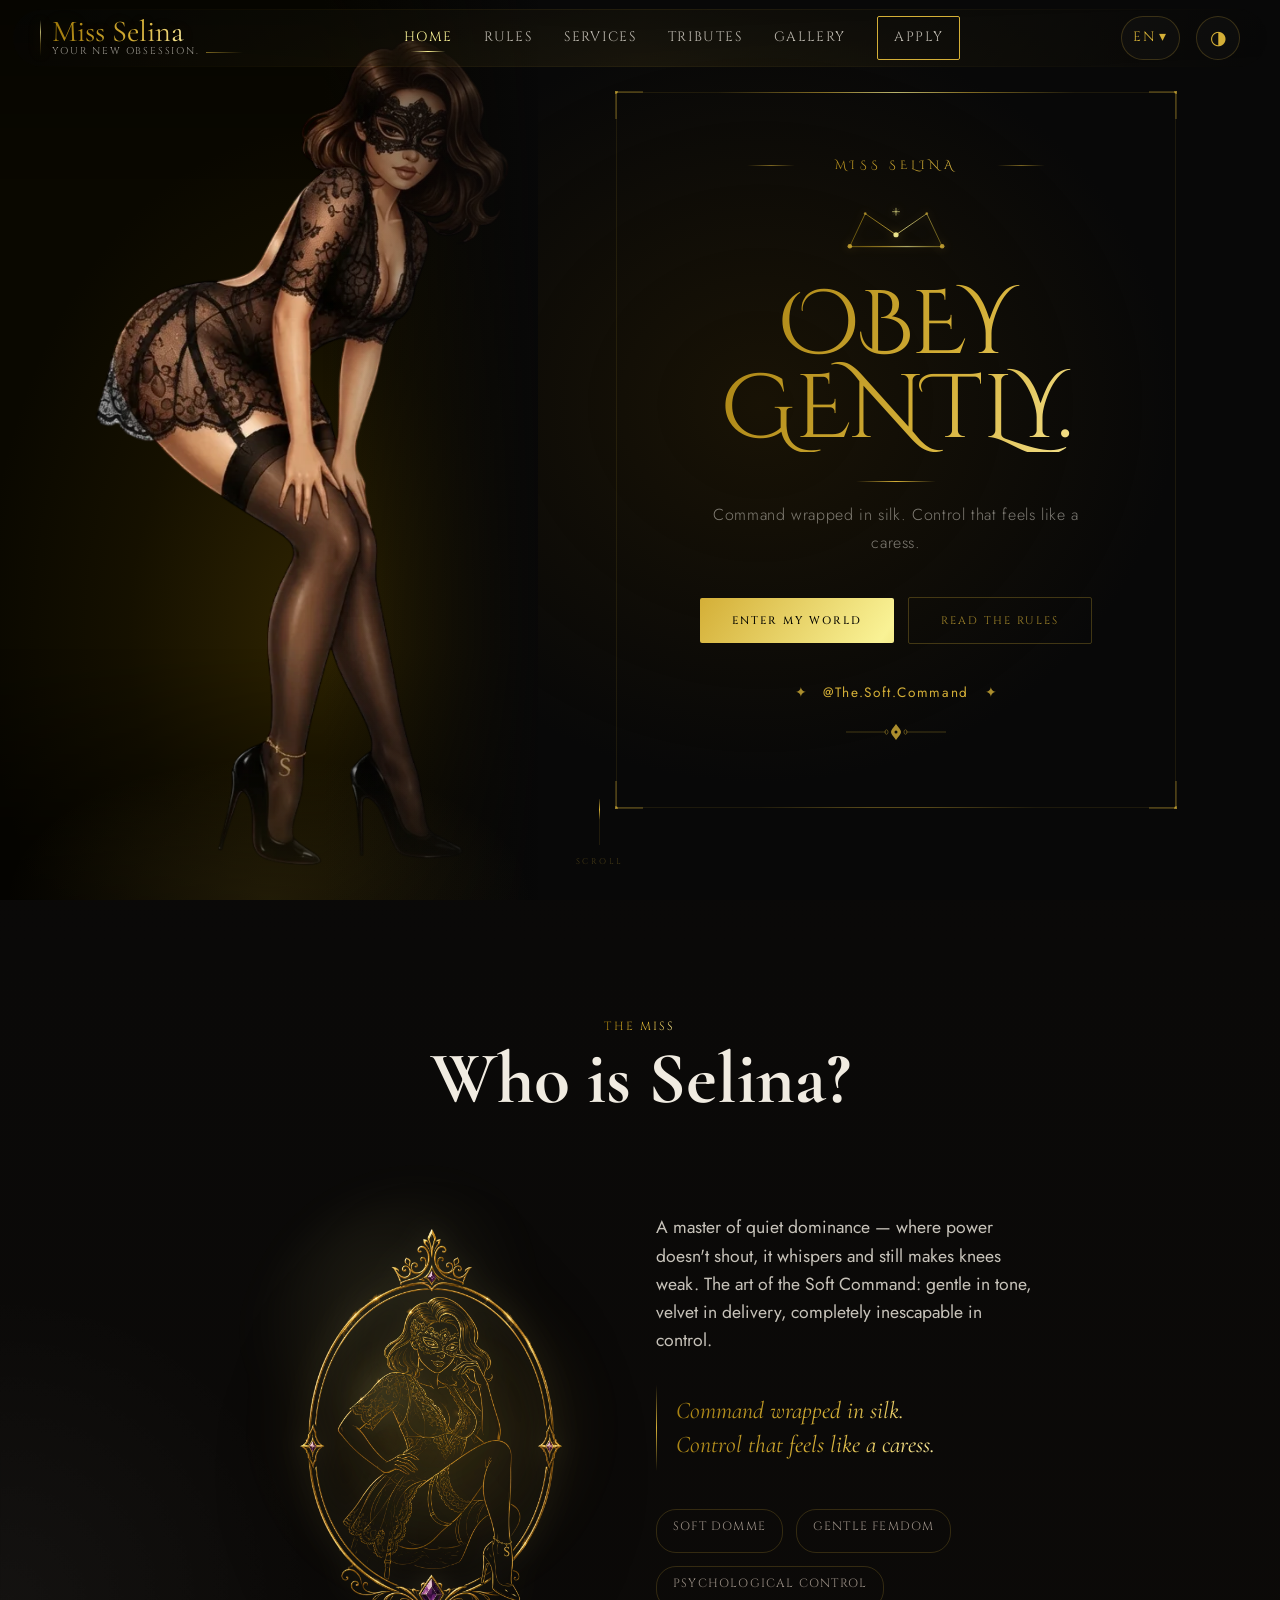
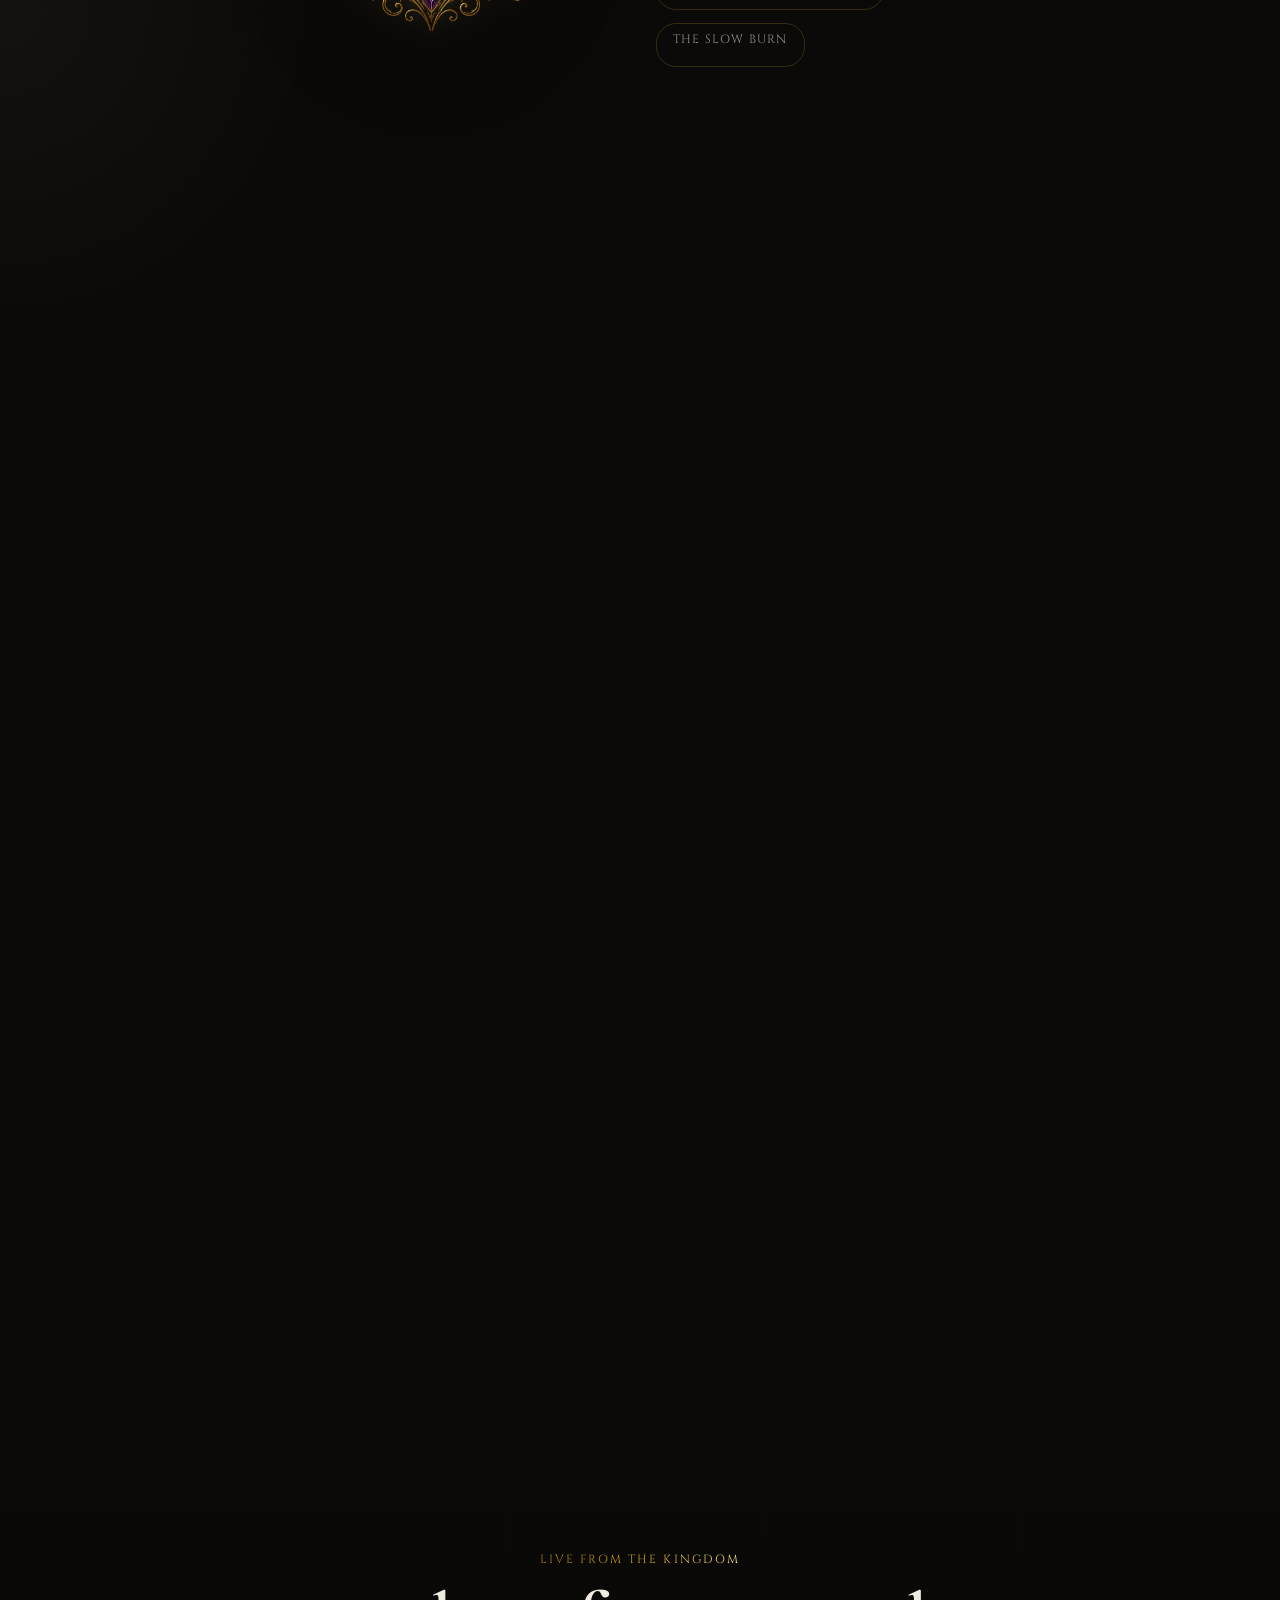
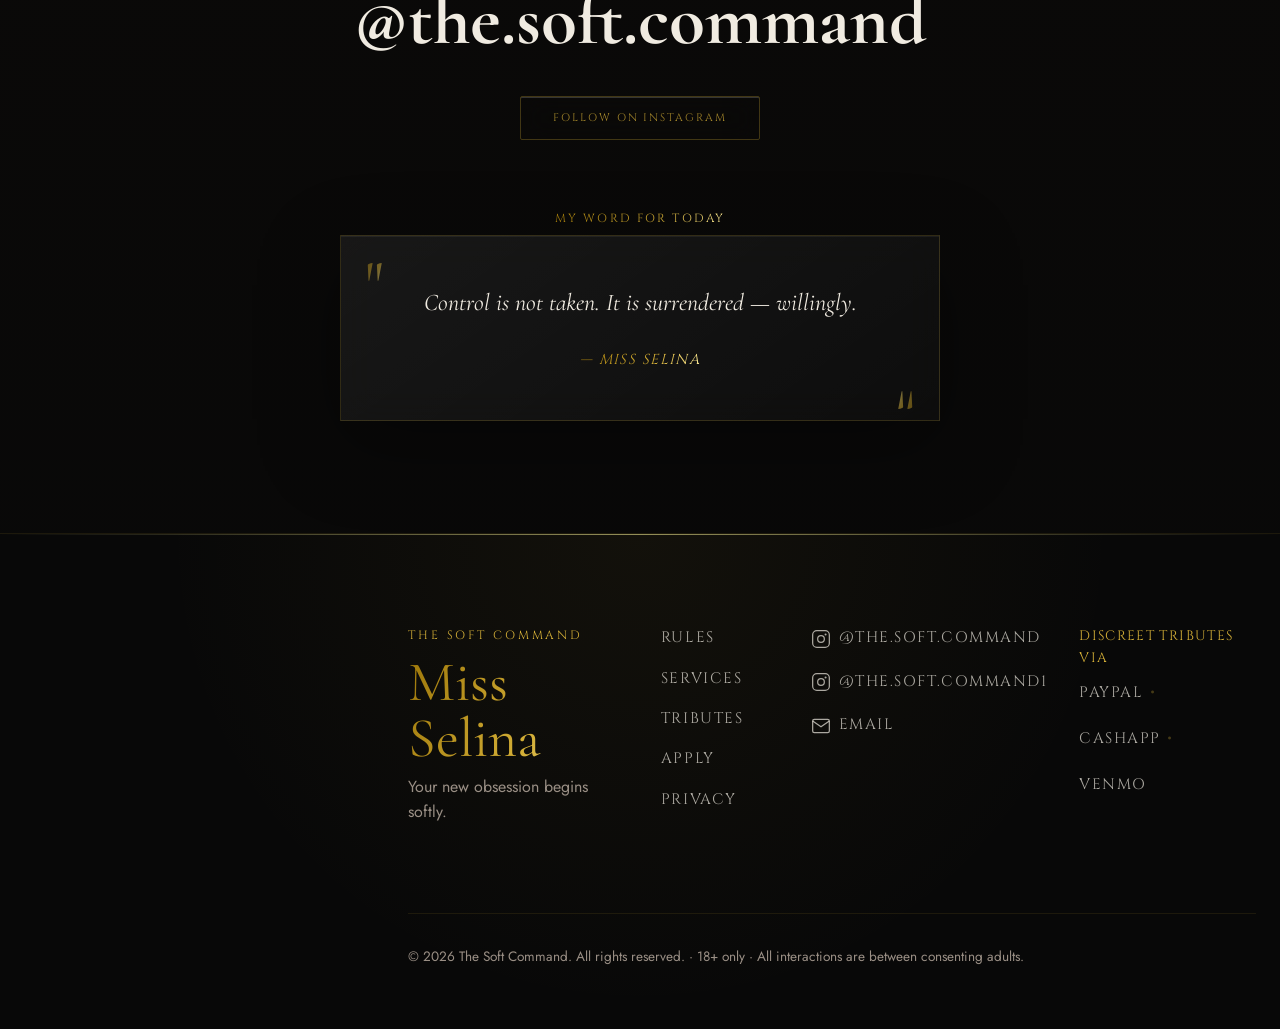
==== commit fc4a6feb: "b" ====
--- a/index.html
+++ b/index.html
@@ -447,6 +447,7 @@
         <a href="services.html" data-i18n="nav_services" class="cinzel footer-link">Services</a>
         <a href="tributes.html" data-i18n="nav_tributes" class="cinzel footer-link">Tributes</a>
         <a href="contact.html"  data-i18n="nav_contact"  class="cinzel footer-link">Apply</a>
+        <a href="privacy.html" class="cinzel footer-link">Privacy</a>
       </nav>
 
       <div class="footer-social">
@@ -458,13 +459,13 @@
           </svg>
           <span>@the.soft.command</span>
         </a>
-        <a href="https://www.instagram.com/the.soft.command.1/" target="_blank" rel="noopener" class="social-link cinzel" aria-label="Backup Instagram">
+        <a href="https://www.instagram.com/the.soft.command1/" target="_blank" rel="noopener" class="social-link cinzel" aria-label="Backup Instagram">
           <svg width="20" height="20" viewBox="0 0 24 24" fill="none" stroke="currentColor" stroke-width="1.5">
             <rect x="2" y="2" width="20" height="20" rx="5" ry="5"/>
             <circle cx="12" cy="12" r="4"/>
             <circle cx="17.5" cy="6.5" r="0.5" fill="currentColor"/>
           </svg>
-          <span>@the.soft.command.1</span>
+          <span>@the.soft.command1</span>
         </a>
         <a href="mailto:thesoftcommand39@gmail.com" class="social-link cinzel" aria-label="Email">
           <svg width="20" height="20" viewBox="0 0 24 24" fill="none" stroke="currentColor" stroke-width="1.5">
@@ -482,7 +483,7 @@
         <span class="payment-badge cinzel">Venmo</span>
       </div>
 
-      <p class="footer-copy jost">© 2025 The Soft Command. All rights reserved.</p>
+      <p class="footer-copy jost">© 2026 The Soft Command. All rights reserved. · 18+ only · All interactions are between consenting adults.</p>
       </div>
     </div>
   </footer>
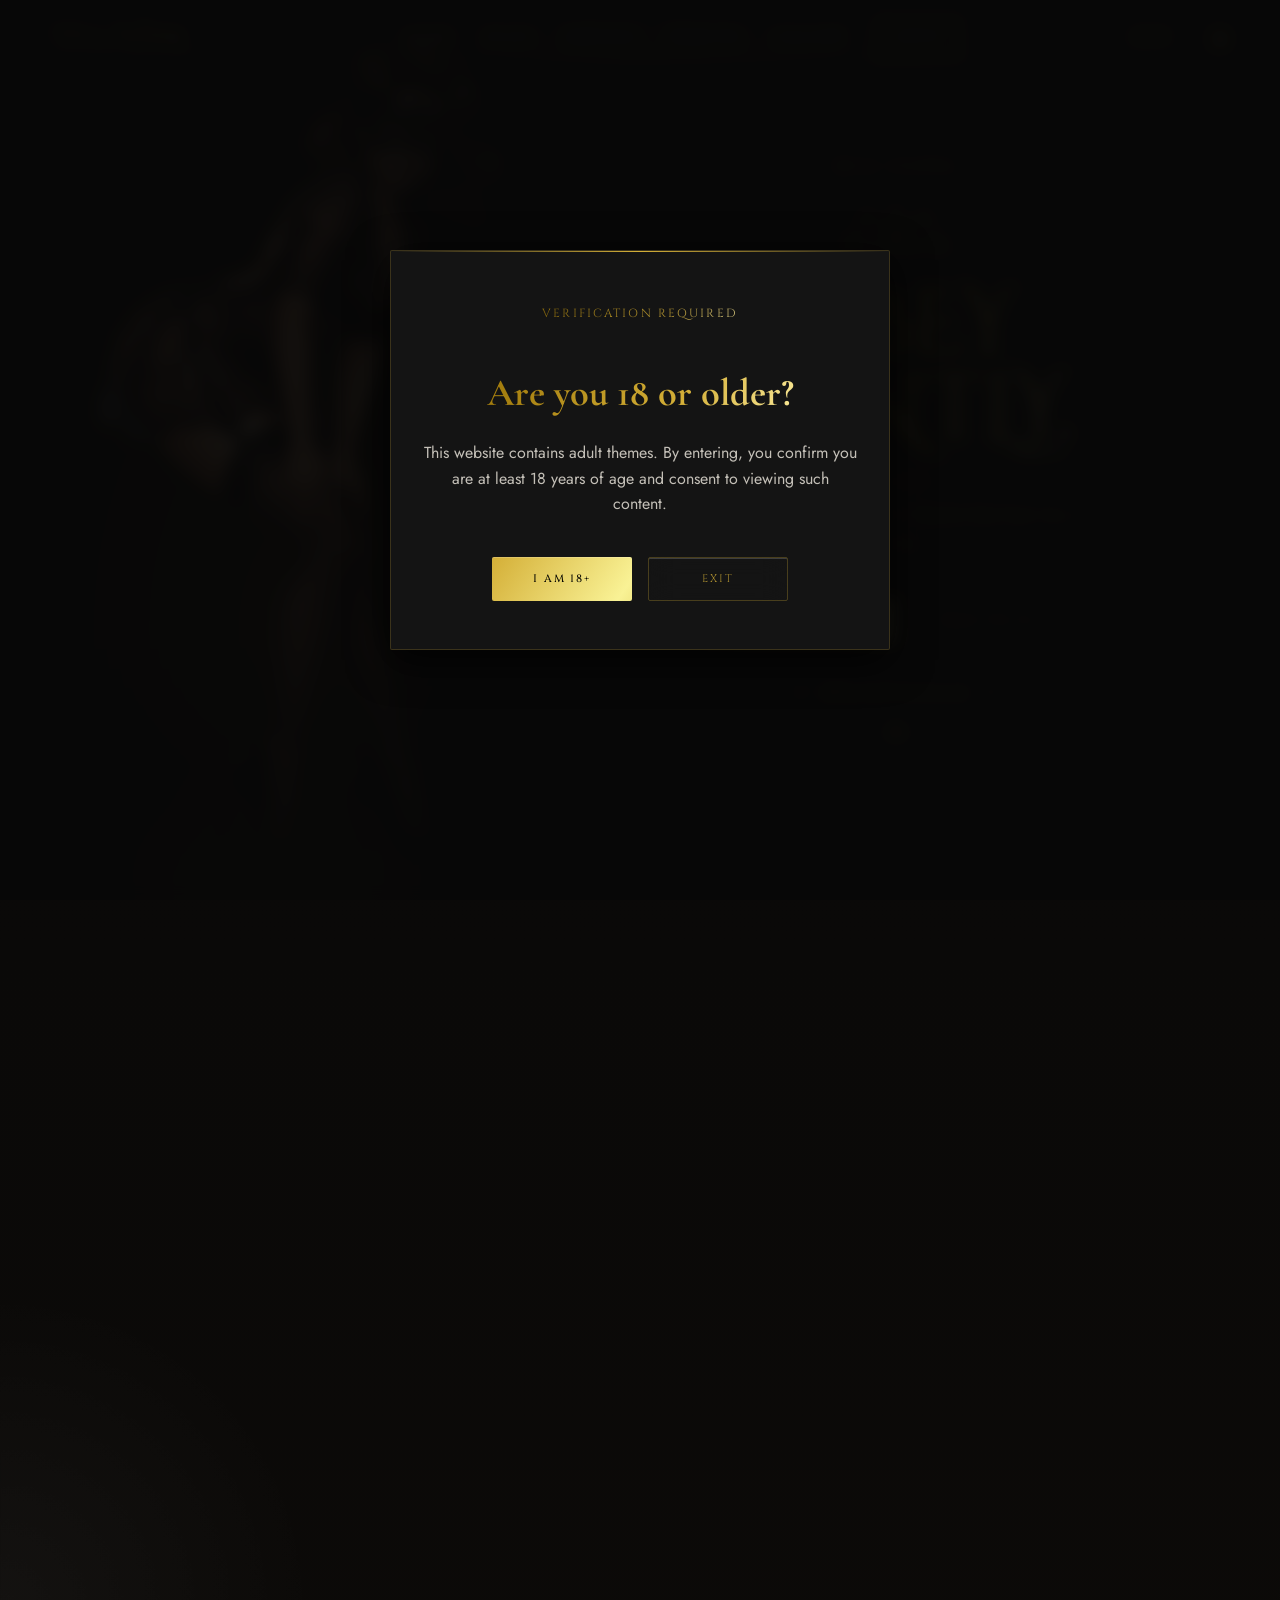
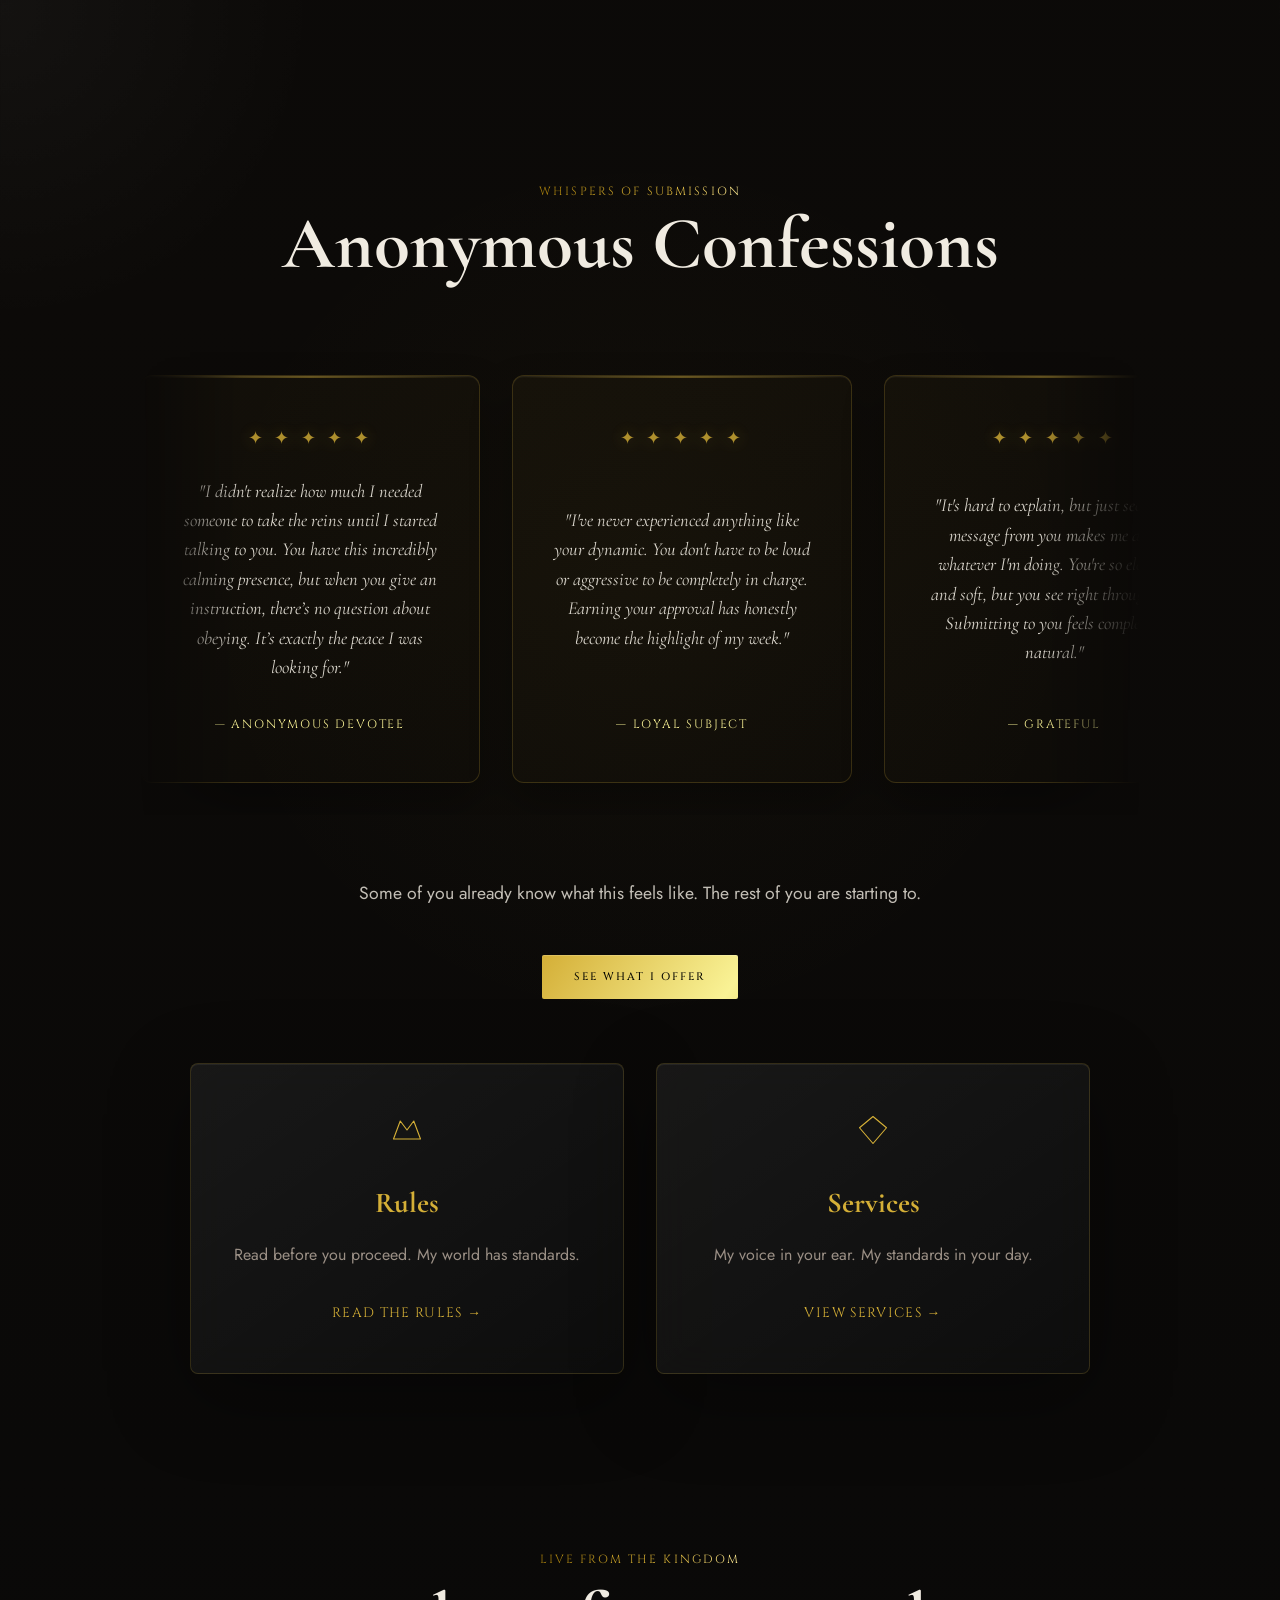
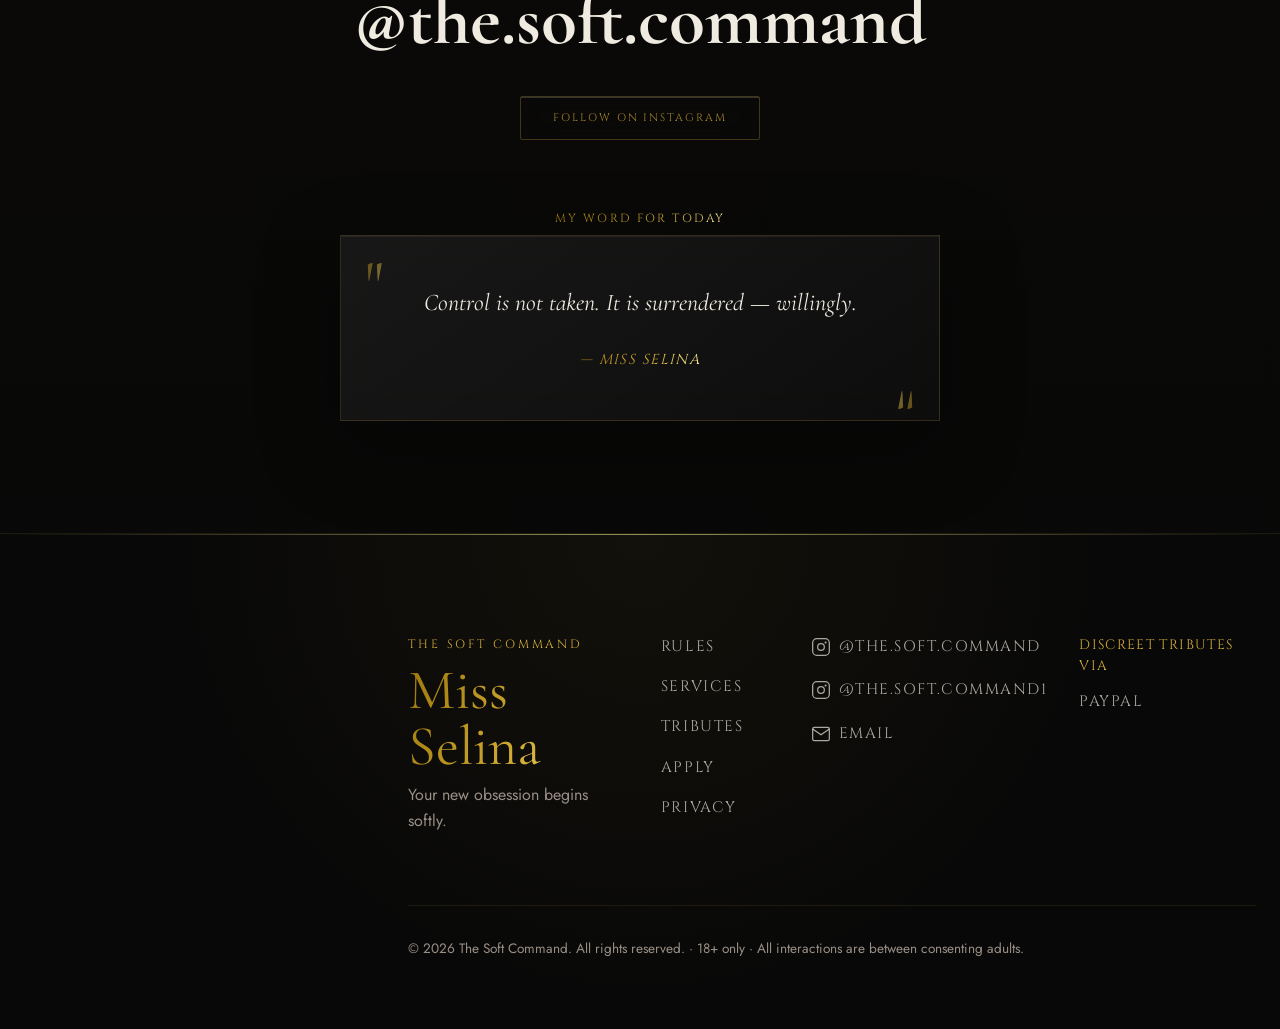
==== commit 43e50343: "n" ====
--- a/index.html
+++ b/index.html
@@ -479,8 +479,6 @@
       <div class="footer-payments">
         <span class="cinzel payment-label">Discreet tributes via</span>
         <span class="payment-badge cinzel">PayPal</span>
-        <span class="payment-badge cinzel">CashApp</span>
-        <span class="payment-badge cinzel">Venmo</span>
       </div>
 
       <p class="footer-copy jost">© 2026 The Soft Command. All rights reserved. · 18+ only · All interactions are between consenting adults.</p>
--- a/assets/css/styles-upgrade.css
+++ b/assets/css/styles-upgrade.css
@@ -3551,3 +3551,72 @@
   min-height: auto;
   padding: 8rem 2rem 4rem;
 }
+
+/* ==========================================================================
+   Age Gate Modal
+   ========================================================================== */
+.age-gate-overlay {
+  position: fixed;
+  top: 0;
+  left: 0;
+  width: 100vw;
+  height: 100vh;
+  background: rgba(8, 8, 8, 0.95);
+  backdrop-filter: blur(8px);
+  z-index: 9999;
+  display: flex;
+  align-items: center;
+  justify-content: center;
+  opacity: 1;
+  transition: opacity 0.6s ease;
+}
+
+.age-gate-overlay.fade-out {
+  opacity: 0;
+  pointer-events: none;
+}
+
+.age-gate-content {
+  background: var(--bg-card);
+  border: 1px solid var(--border-color);
+  padding: 3rem 2rem;
+  max-width: 500px;
+  width: 90%;
+  text-align: center;
+  border-radius: 2px;
+  box-shadow: 0 10px 40px rgba(0,0,0,0.8);
+  position: relative;
+  overflow: hidden;
+}
+
+.age-gate-content::before {
+  content: '';
+  position: absolute;
+  top: 0; left: 0; right: 0; height: 1px;
+  background: linear-gradient(90deg, transparent, var(--accent-1), transparent);
+}
+
+.age-gate-content h2 {
+  margin-bottom: 1rem;
+  font-size: clamp(1.8rem, 4vw, 2.4rem);
+}
+
+.age-gate-content p {
+  opacity: 0.8;
+  margin-bottom: 2.5rem;
+}
+
+.age-gate-btns {
+  display: flex;
+  gap: 1rem;
+  justify-content: center;
+  flex-wrap: wrap;
+}
+
+.age-gate-btns .btn {
+  min-width: 140px;
+}
+
+body.no-scroll {
+  overflow: hidden;
+}
